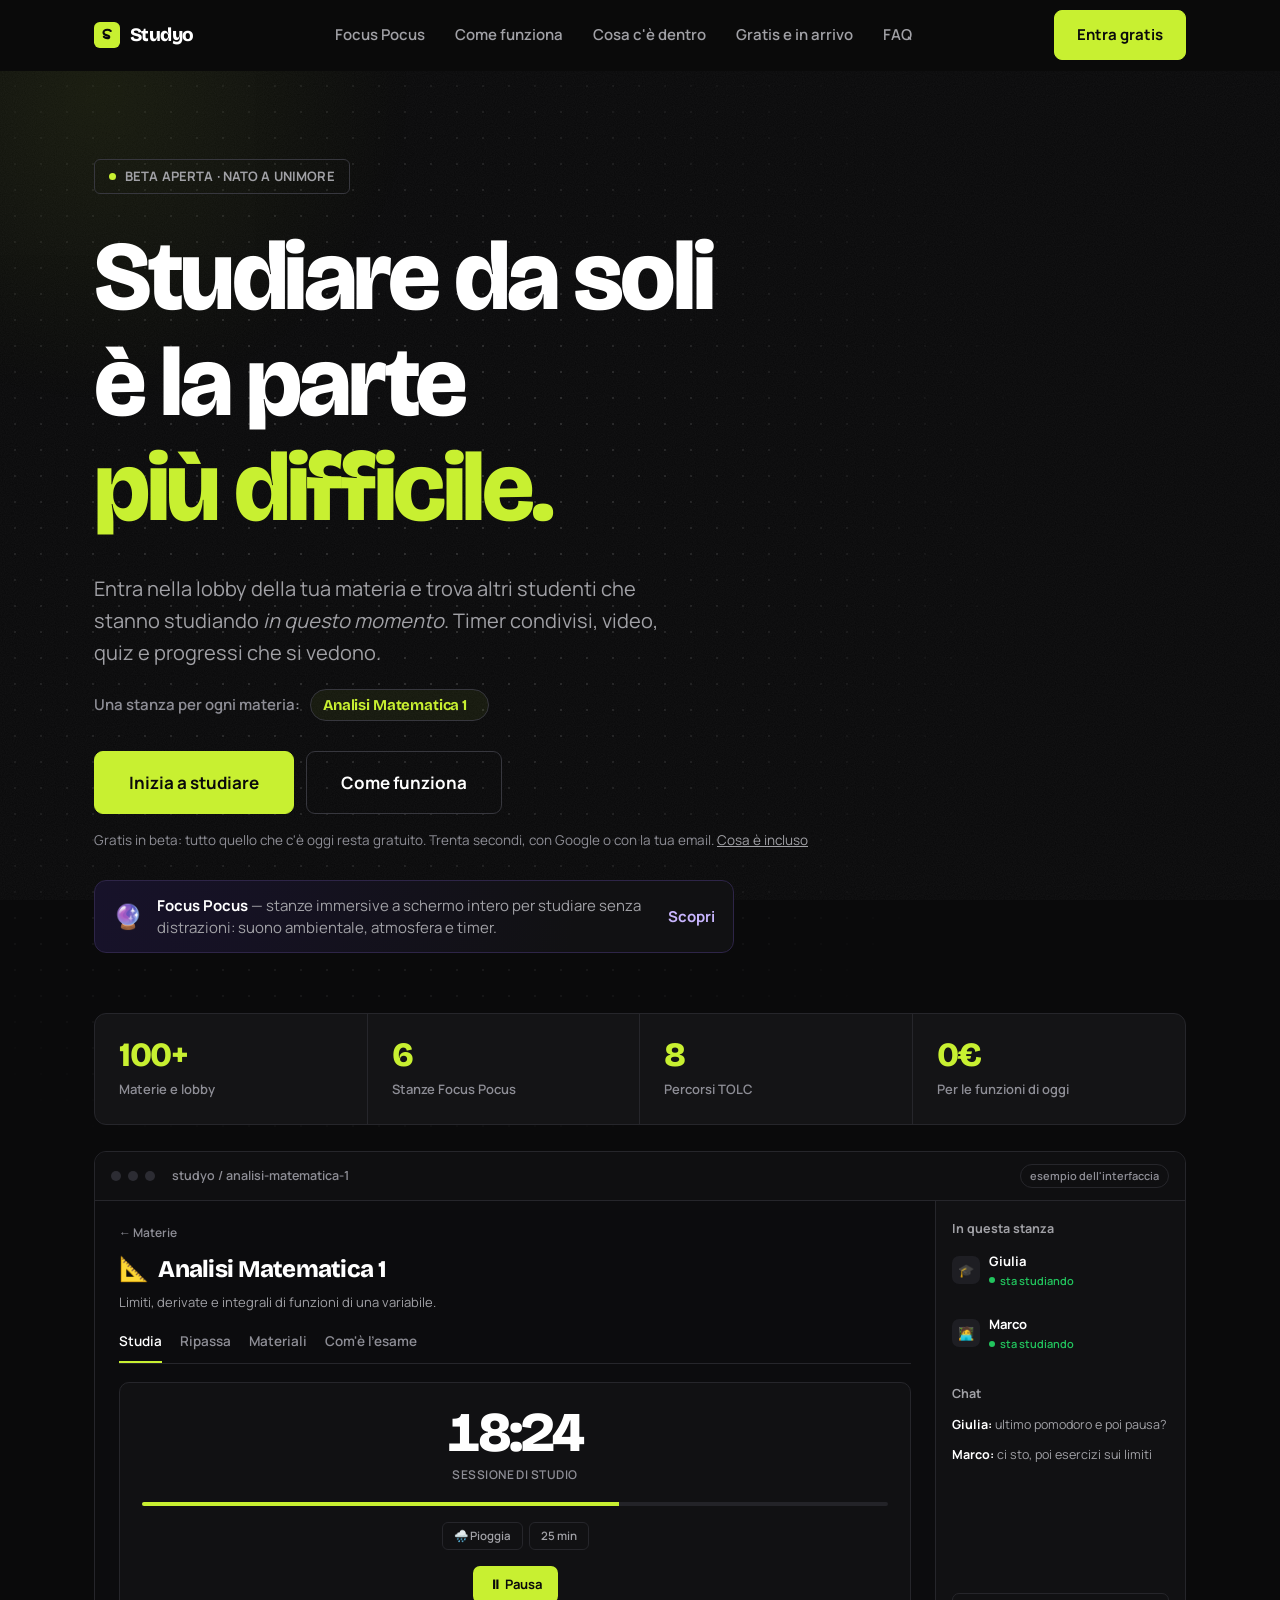
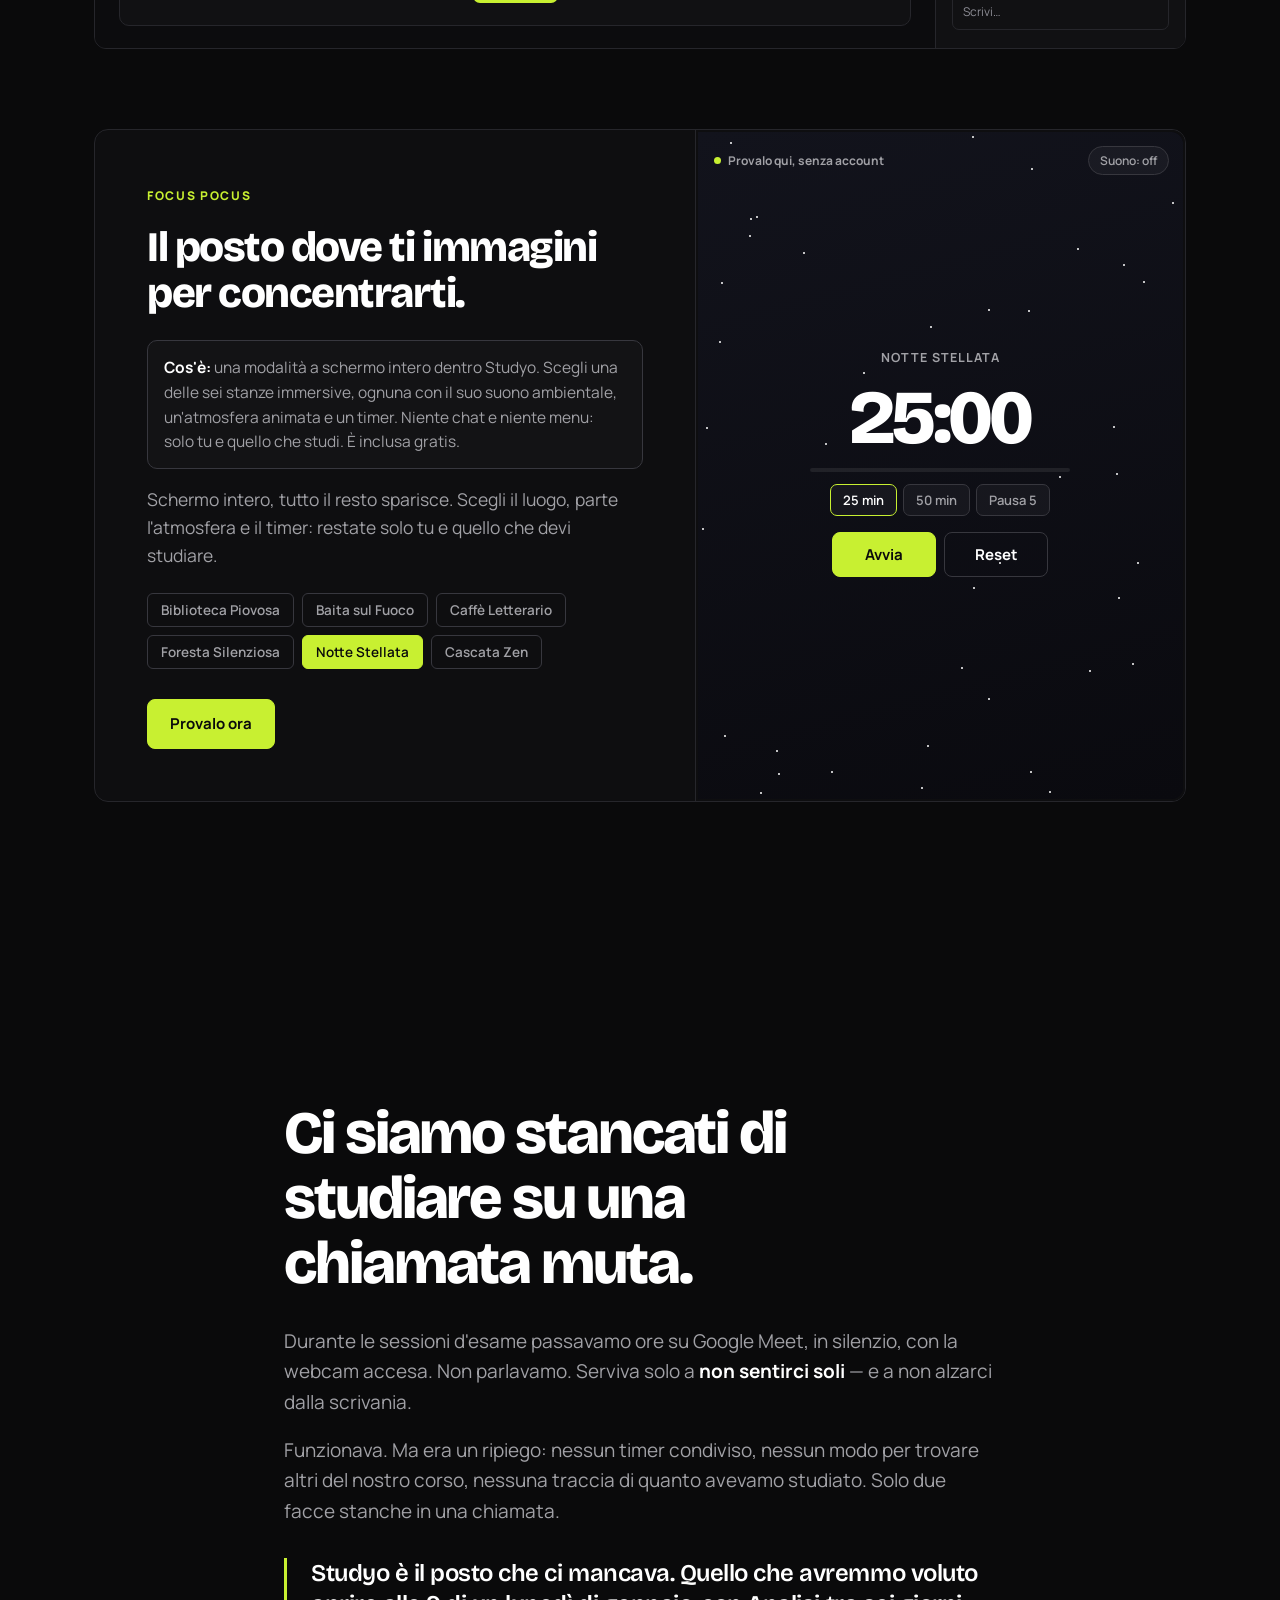
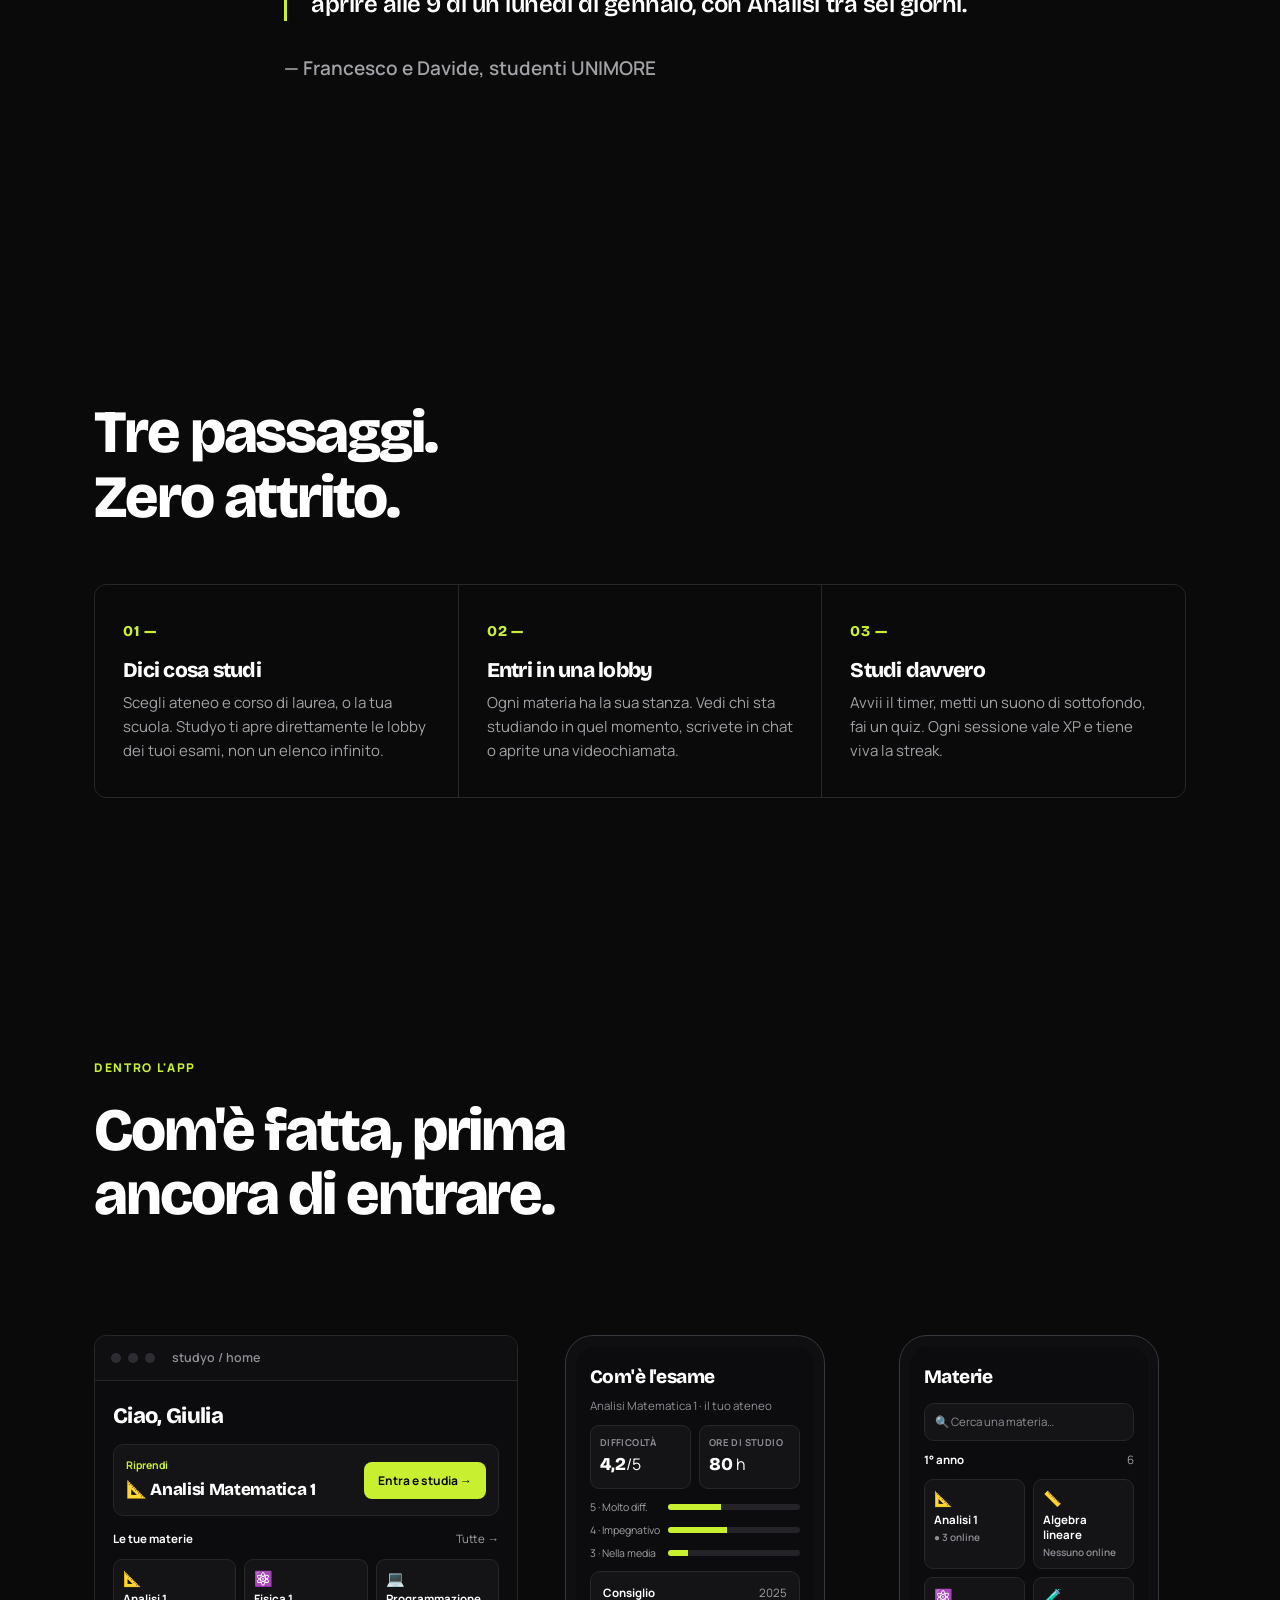
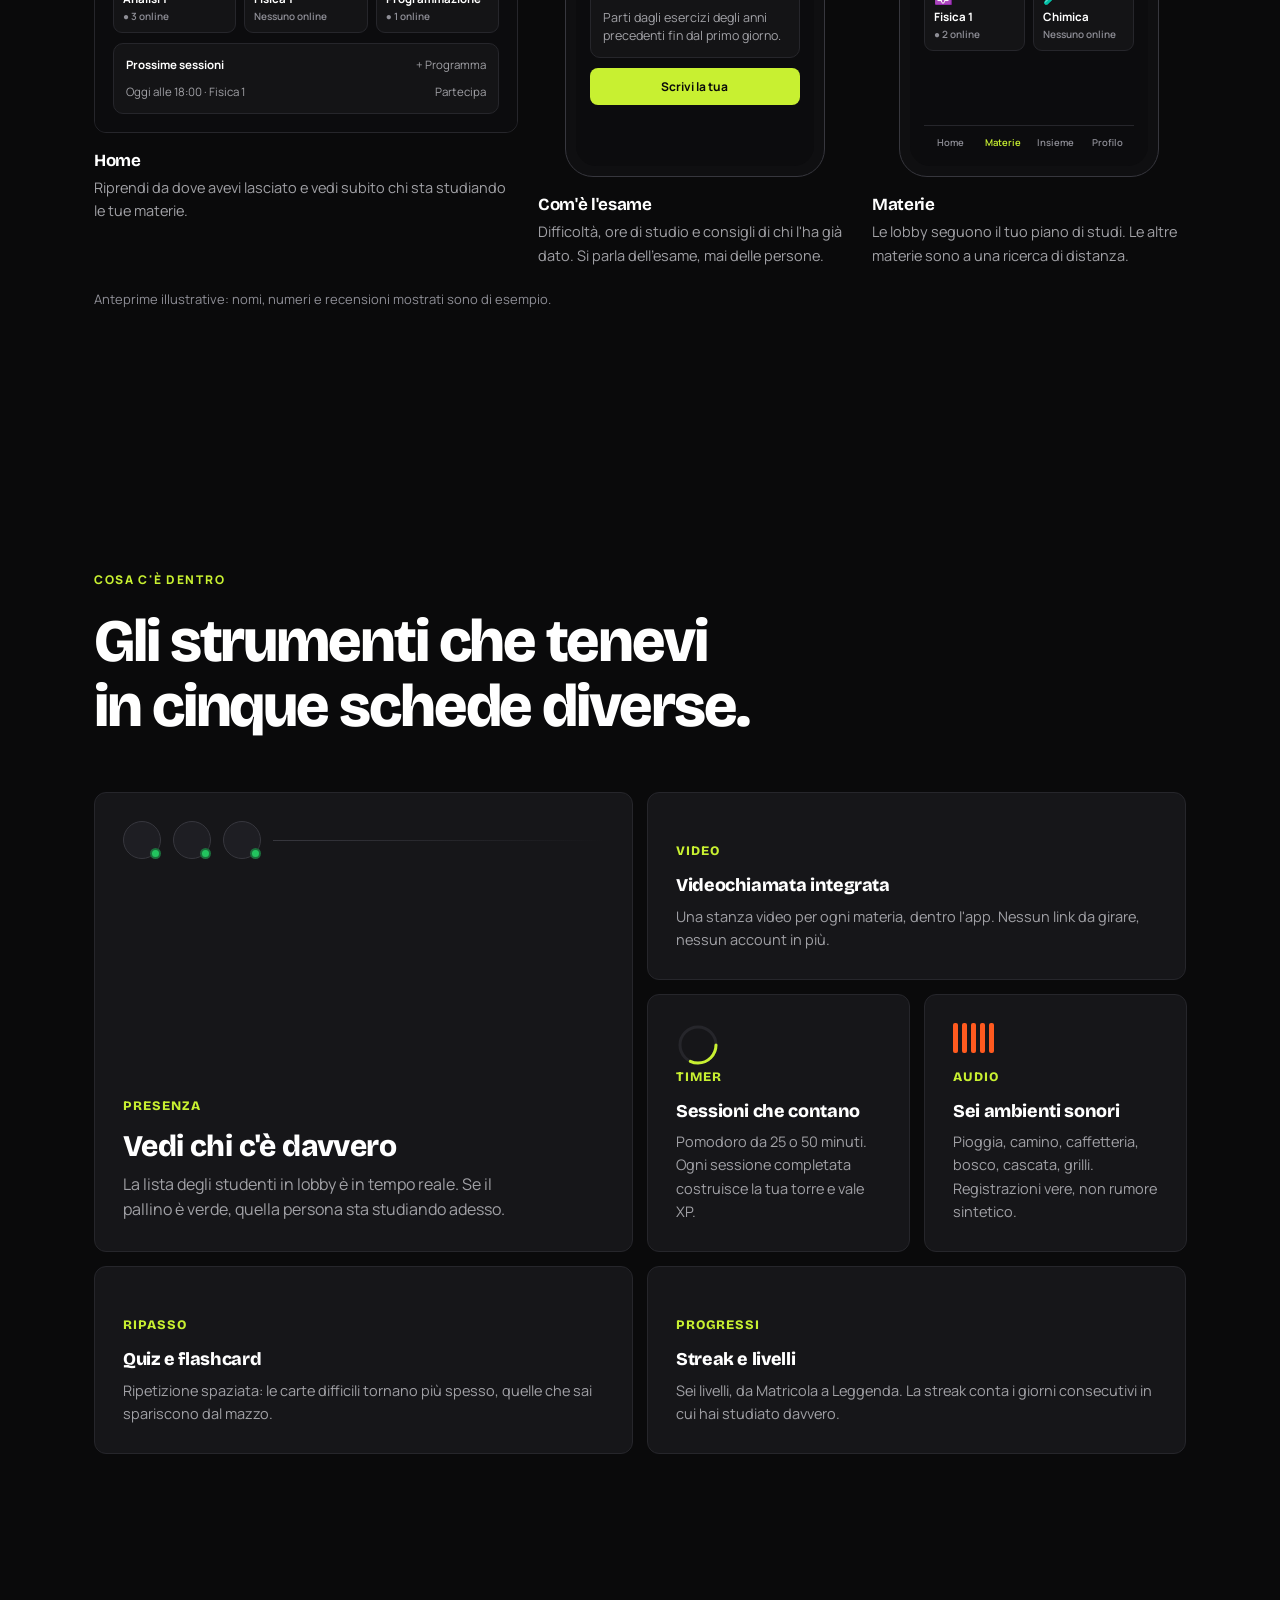
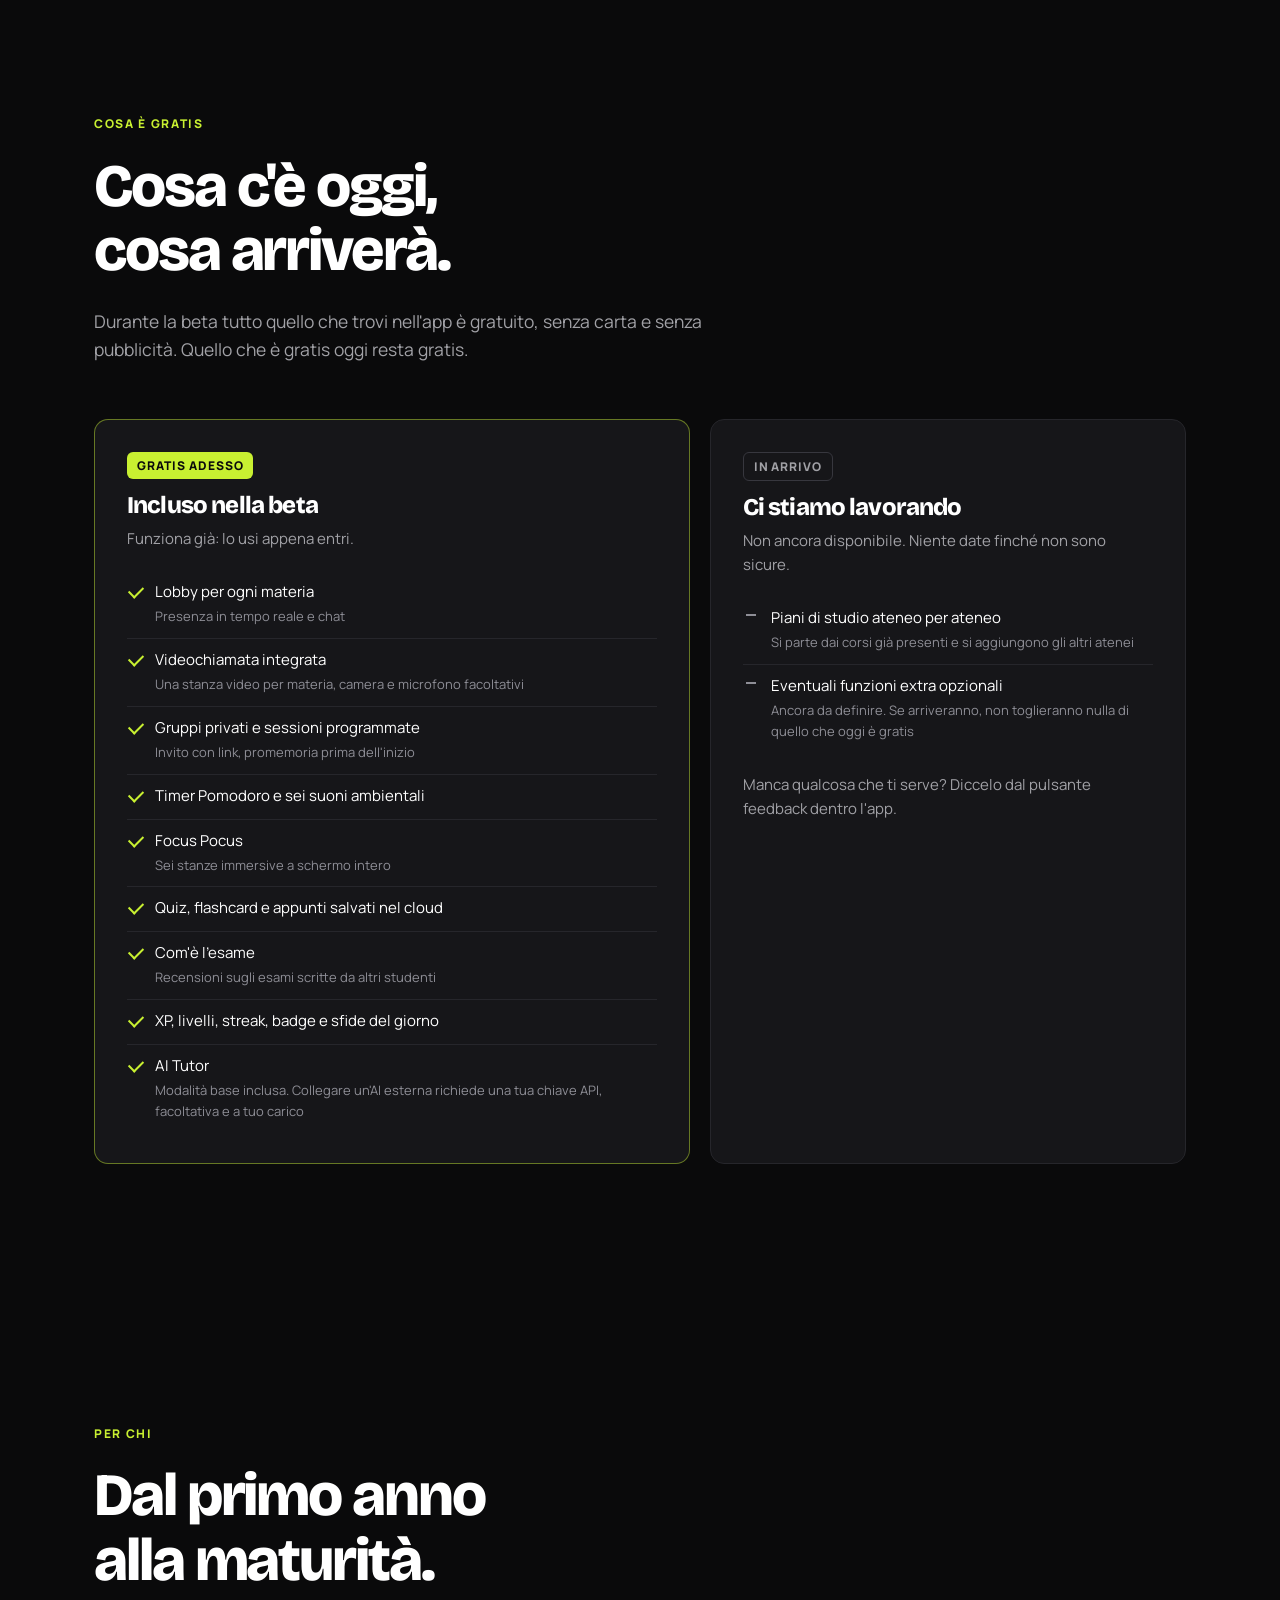
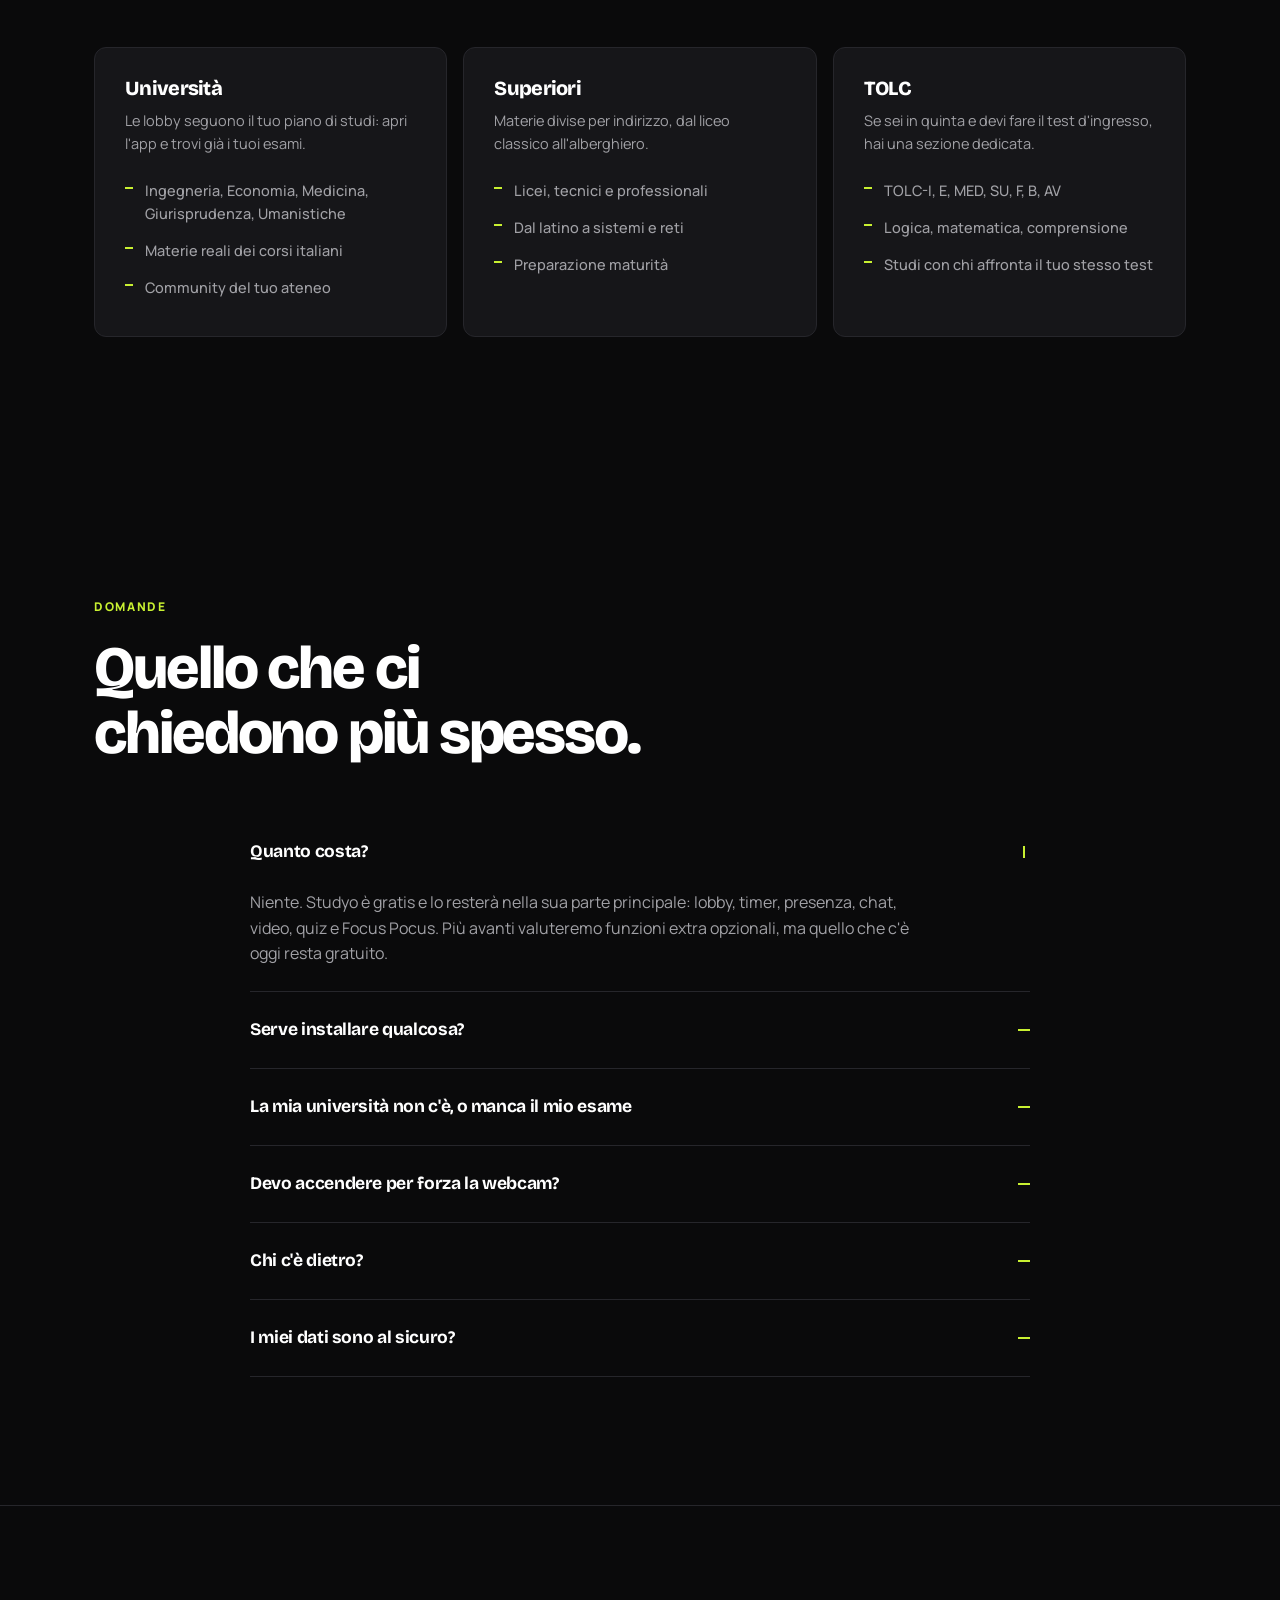
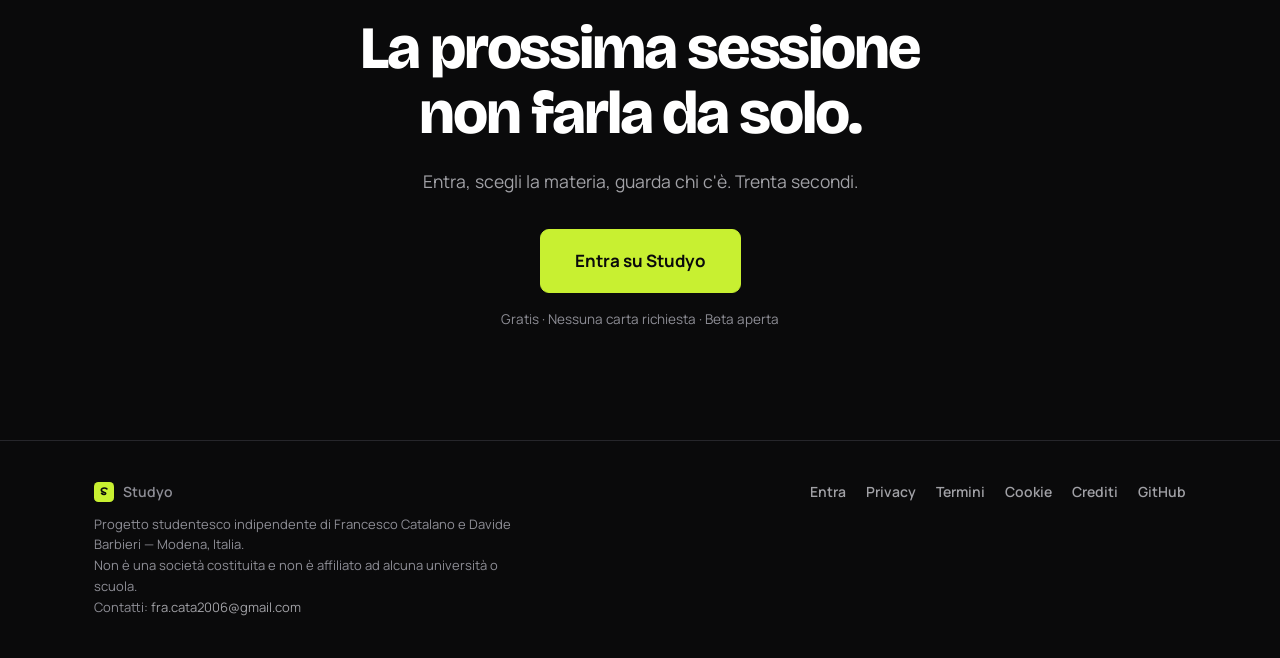
==== index.html @ 6cf048ed "Landing fx 3/6: Cosa c'e dentro in layout bento Card di dimensioni variabili, inclinazione 3D max 4 " ====
<!DOCTYPE html>
<html lang="it">
<head>
<meta charset="UTF-8">
<meta name="viewport" content="width=device-width, initial-scale=1.0">
<title>Studyo — Studiare insieme, anche quando siete lontani</title>

<meta name="description" content="Studyo è il posto dove gli studenti italiani studiano insieme: lobby per materia, sessioni in video, timer condivisi e progressi che si vedono. Università, superiori e preparazione TOLC. Gratis.">
<link rel="canonical" href="https://cataaa06.github.io/Studyo/">

<meta property="og:type" content="website">
<meta property="og:site_name" content="Studyo">
<meta property="og:title" content="Studyo — Studiare insieme, anche quando siete lontani">
<meta property="og:description" content="Entra in una lobby della tua materia e trova altri studenti che stanno studiando adesso. Gratis, in beta aperta.">
<meta property="og:url" content="https://cataaa06.github.io/Studyo/">
<!-- [IMMAGINE DA INSERIRE: anteprima social 1200×630 px, es. og-image.png — per ora si usa l'icona] -->
<meta property="og:image" content="https://cataaa06.github.io/Studyo/icons/icon-512.png">
<meta property="og:image:width" content="512">
<meta property="og:image:height" content="512">
<meta property="og:image:alt" content="Logo di Studyo: una S nera su quadrato lime">
<meta property="og:locale" content="it_IT">
<meta name="twitter:card" content="summary">
<meta name="twitter:title" content="Studyo — Studiare insieme, anche quando siete lontani">
<meta name="twitter:description" content="Entra in una lobby della tua materia e trova altri studenti che stanno studiando adesso. Gratis, in beta aperta.">
<meta name="twitter:image" content="https://cataaa06.github.io/Studyo/icons/icon-512.png">

<meta name="theme-color" content="#0A0A0B">
<link rel="icon" type="image/png" sizes="32x32" href="icons/icon-32.png">
<link rel="icon" type="image/png" sizes="192x192" href="icons/icon-192.png">
<link rel="apple-touch-icon" href="icons/icon-180.png">
<link rel="manifest" href="manifest.json">

<script type="application/ld+json">
{
  "@context": "https://schema.org",
  "@type": "WebApplication",
  "name": "Studyo",
  "url": "https://cataaa06.github.io/Studyo/",
  "applicationCategory": "EducationalApplication",
  "operatingSystem": "Web",
  "inLanguage": "it",
  "description": "Lobby di studio per materia con presenza in tempo reale, chat, videochiamata, timer, quiz, flashcard e stanze immersive Focus Pocus.",
  "offers": { "@type": "Offer", "price": "0", "priceCurrency": "EUR" }
}
</script>

<!-- Font ospitati in locale: nessun dato inviato a server di terze parti.
     I due file del primo schermo si caricano subito per evitare il cambio di carattere. -->
<link rel="preload" href="fonts/BricolageGrotesque-800-latin.woff2" as="font" type="font/woff2" crossorigin>
<link rel="preload" href="fonts/Manrope-400-latin.woff2" as="font" type="font/woff2" crossorigin>
<link rel="stylesheet" href="fonts/fonts.css">

<script>
/* Effetti solo se l'utente non chiede movimento ridotto; "fx-pointer" solo con un mouse vero */
(function (d) {
  var m = window.matchMedia;
  if (!m || m('(prefers-reduced-motion: reduce)').matches) return;
  d.classList.add('fx');
  if (m('(hover: hover) and (pointer: fine)').matches) d.classList.add('fx-pointer');
})(document.documentElement);
</script>

<style>
:root{
  --ink:#0A0A0B;
  --ink-2:#141416;
  --surface:#161619;
  --line:#26262B;
  --line-2:#37373E;
  --text:#FFFFFF;
  --muted:#A1A1A6;
  --dim:#8E8E96;
  --lime:#C8F031;
  --lime-2:#DDFF70;
  --orange:#FF5A1F;
  --maxw:1140px;
  --display:'Bricolage Grotesque','Manrope',sans-serif;
}
*{margin:0;padding:0;box-sizing:border-box}
html{scroll-behavior:smooth}
body{
  background:var(--ink);color:var(--text);
  font-family:'Manrope',-apple-system,sans-serif;
  line-height:1.6;-webkit-font-smoothing:antialiased;overflow-x:hidden;
}
::selection{background:var(--lime);color:var(--ink)}
a{color:inherit;text-decoration:none}
.wrap{max-width:var(--maxw);margin:0 auto;padding:0 24px}
h1,h2,h3,.disp{font-family:var(--display);font-weight:800;letter-spacing:-.035em;line-height:1.08}

/* ---------- NAV ---------- */
nav{position:sticky;top:0;z-index:60;background:rgba(10,10,11,.9);backdrop-filter:blur(10px);border-bottom:1px solid transparent;transition:border-color .25s}
nav.on{border-bottom-color:var(--line)}
.nav-in{display:flex;align-items:center;justify-content:space-between;height:70px}
.brand{display:flex;align-items:center;gap:10px;font-family:var(--display);font-weight:800;font-size:19px;letter-spacing:-.03em}
.nav-links{display:flex;gap:30px}
.nav-links a{color:var(--muted);font-size:15px;font-weight:600;transition:color .18s}
.nav-links a:hover{color:var(--lime)}
.btn{display:inline-flex;align-items:center;justify-content:center;gap:8px;font-family:'Manrope',sans-serif;font-weight:700;cursor:pointer;border:1px solid transparent;transition:transform .16s,background .18s,color .18s,border-color .18s}
.btn-lime{background:var(--lime);color:var(--ink);padding:12px 22px;font-size:15px;border-radius:8px;border-color:var(--lime)}
.btn-lime:hover{background:var(--lime-2);border-color:var(--lime-2);transform:translateY(-1px)}
.btn-out{background:transparent;color:var(--text);border-color:var(--line-2);padding:12px 22px;font-size:15px;border-radius:8px}
.btn-out:hover{border-color:var(--lime);color:var(--lime)}
.btn-xl{padding:17px 34px;font-size:17px;border-radius:9px}

/* ---------- HERO ---------- */
header{padding:88px 0 56px;position:relative}
.kicker{display:inline-flex;align-items:center;gap:9px;border:1px solid var(--line-2);color:var(--muted);padding:6px 14px;border-radius:6px;font-size:13px;font-weight:700;margin-bottom:30px;letter-spacing:.01em}
.live{width:7px;height:7px;border-radius:50%;background:var(--lime);animation:b 1.8s infinite}
@keyframes b{0%,100%{opacity:1}50%{opacity:.25}}
h1{font-size:clamp(46px,8.2vw,98px);margin-bottom:26px;padding-bottom:.06em}
.h1-lime{color:var(--lime)}
.lede{font-size:clamp(17px,2vw,20px);color:var(--muted);max-width:600px;margin-bottom:34px}
.cta-row{display:flex;flex-wrap:wrap;gap:12px;align-items:center}
.micro{font-size:13.5px;color:var(--dim);margin-top:16px}

/* metrics strip */
.metrics{display:grid;grid-template-columns:repeat(4,1fr);border:1px solid var(--line);border-radius:12px;margin-top:60px;overflow:hidden;background:var(--ink-2)}
.metric{padding:24px;border-right:1px solid var(--line)}
.metric:last-child{border-right:none}
.metric b{display:block;font-family:var(--display);font-size:34px;font-weight:800;letter-spacing:-.04em;color:var(--lime);line-height:1}
.metric span{display:block;font-size:13px;color:var(--dim);margin-top:7px;font-weight:600}

/* ---------- APP SHOT ---------- */
.shot{margin-top:26px}
.frame{border:1px solid var(--line);border-radius:12px;background:var(--ink-2);overflow:hidden}
.fbar{display:flex;align-items:center;gap:7px;padding:12px 16px;border-bottom:1px solid var(--line);background:#0F0F11}
.tl{width:10px;height:10px;border-radius:50%;background:#2c2c33}
.furl{margin-left:10px;font-size:12.5px;color:var(--dim);font-weight:600}
.furl-demo{margin-left:auto;font-size:11px;color:var(--dim);border:1px solid var(--line);padding:2px 9px;border-radius:999px;font-weight:600}
.mock{display:grid;grid-template-columns:196px 1fr 234px;min-height:380px}
.mc{padding:16px}
.mside{border-right:1px solid var(--line);background:#111113}
.mh{font-size:10.5px;letter-spacing:.11em;color:var(--dim);font-weight:800;margin:14px 0 9px}
.mh:first-child{margin-top:0}
.ch{display:flex;align-items:center;gap:9px;padding:7px 9px;border-radius:6px;font-size:13.5px;color:var(--muted);margin-bottom:2px;font-weight:600}
.ch.on{background:rgba(200,240,49,.14);color:#fff;position:relative}
.ch.on:before{content:'';position:absolute;left:0;top:20%;height:60%;width:3px;background:var(--lime);border-radius:0 3px 3px 0}
.ch b{margin-left:auto;font-size:11px;background:rgba(255,255,255,.07);padding:1px 7px;border-radius:20px;color:var(--dim)}
.ch.on b{background:var(--lime);color:var(--ink)}
.mmain{background:#0C0C0E}
.mtitle{font-family:var(--display);font-size:22px;font-weight:800;letter-spacing:-.03em}
.msub{font-size:13px;color:var(--dim);display:flex;align-items:center;gap:7px;margin-top:6px;font-weight:600}
.gdot{width:6px;height:6px;border-radius:50%;background:#22C55E}
.tcard{margin-top:16px;border:1px solid var(--line);border-radius:10px;background:#111113;padding:26px;text-align:center}
.tnum{font-family:var(--display);font-size:56px;font-weight:800;letter-spacing:-.05em;line-height:1;font-variant-numeric:tabular-nums}
.tlbl{font-size:12px;color:var(--dim);margin-top:4px;font-weight:600;letter-spacing:.04em}
.tbar{height:4px;background:#232328;border-radius:2px;margin-top:18px;overflow:hidden}
.tbar span{display:block;height:100%;width:64%;background:var(--lime)}
.chips{display:flex;gap:6px;justify-content:center;margin-top:16px;flex-wrap:wrap}
.chip{font-size:11.5px;color:var(--muted);border:1px solid var(--line);padding:4px 11px;border-radius:6px;font-weight:600}
.mright{border-left:1px solid var(--line);background:#111113}
.pr{display:flex;align-items:center;gap:9px;margin-bottom:13px}
.pav{width:28px;height:28px;border-radius:7px;display:grid;place-items:center;font-size:13px;background:#1e1e23}
.pn{font-size:13px;font-weight:700}
.ps{font-size:11px;color:#22C55E;display:flex;align-items:center;gap:5px;font-weight:600}
.ps.off{color:var(--dim)}

/* ---------- SECTIONS ---------- */
section{padding:128px 0}
.tag{display:inline-block;font-size:12px;font-weight:800;letter-spacing:.14em;color:var(--lime);margin-bottom:20px}
h2{font-size:clamp(34px,5.2vw,60px);margin-bottom:24px}
.slede{color:var(--muted);font-size:17.5px;max-width:620px}

/* story */
.story{max-width:760px}
.story p{font-size:19px;color:var(--muted);margin-bottom:18px}
.story p strong{color:var(--text);font-weight:700}
.quote{border-left:3px solid var(--lime);padding-left:24px;margin:32px 0;font-family:var(--display);font-size:24px;font-weight:600;letter-spacing:-.02em;line-height:1.3;color:var(--text)}
.byline{font-size:14px;color:var(--dim);font-weight:600}

/* steps */
.steps{display:grid;grid-template-columns:repeat(3,1fr);gap:1px;background:var(--line);border:1px solid var(--line);border-radius:12px;overflow:hidden;margin-top:54px}
.step{background:var(--ink);padding:34px 28px}
.sn{font-family:var(--display);font-size:15px;font-weight:800;color:var(--lime);margin-bottom:16px;letter-spacing:.06em}
.step h3{font-size:21px;margin-bottom:10px}
.step p{color:var(--muted);font-size:15px}

/* features */
.feats{display:grid;grid-template-columns:repeat(3,1fr);gap:16px;margin-top:54px}
.feat{border:1px solid var(--line);border-radius:12px;padding:28px;background:var(--surface);transition:border-color .2s,transform .2s}
.feat:hover{border-color:var(--line-2);transform:translateY(-2px)}
.feat h3{font-size:18px;margin-bottom:9px;letter-spacing:-.02em}
.feat p{color:var(--muted);font-size:14.5px}
.fnum{font-family:var(--display);font-size:13px;font-weight:800;color:var(--lime);letter-spacing:.08em;margin-bottom:14px}

/* focus band */
.band{border:1px solid var(--line);border-radius:14px;background:#0E0E10;padding:0;overflow:hidden;display:grid;grid-template-columns:1.1fr .9fr}
.band-l{padding:52px}
.band-r{position:relative;background:linear-gradient(165deg,#12131c,#0a0a0f);border-left:1px solid var(--line);min-height:320px}
.sky{position:absolute;inset:0}
.sky span{position:absolute;width:2px;height:2px;background:#fff;border-radius:50%;animation:tw 3.5s infinite}
@keyframes tw{0%,100%{opacity:.14}50%{opacity:.95}}
.band-timer{position:absolute;inset:0;display:grid;place-content:center;text-align:center}
.band-timer b{display:block;font-family:var(--display);font-size:56px;font-weight:800;letter-spacing:-.05em}
.band-timer span{font-size:12.5px;color:var(--dim);font-weight:600;letter-spacing:.06em}
.rooms{display:flex;flex-wrap:wrap;gap:8px;margin-top:24px}
.room{font-size:13.5px;border:1px solid var(--line-2);padding:7px 13px;border-radius:6px;color:var(--muted);font-weight:600}

/* audience */
.auds{display:grid;grid-template-columns:repeat(3,1fr);gap:16px;margin-top:54px}
.aud{border:1px solid var(--line);border-radius:12px;padding:30px;background:var(--surface)}
.aud h3{font-size:20px;margin-bottom:10px}
.aud>p{color:var(--muted);font-size:14.5px}
.aud ul{list-style:none;margin-top:16px}
.aud li{color:var(--muted);font-size:14.5px;padding:7px 0 7px 20px;position:relative;font-weight:500}
.aud li:before{content:'';position:absolute;left:0;top:15px;width:8px;height:2px;background:var(--lime)}

/* faq */
.faq{max-width:780px;margin:48px auto 0}
details{border-bottom:1px solid var(--line)}
summary{padding:24px 0;font-size:17.5px;font-weight:700;cursor:pointer;list-style:none;display:flex;justify-content:space-between;gap:20px;align-items:center;font-family:var(--display);letter-spacing:-.02em}
summary::-webkit-details-marker{display:none}
summary:after{content:'';width:12px;height:2px;background:var(--lime);flex-shrink:0;transition:transform .2s}
details[open] summary:after{transform:rotate(90deg)}
details p{color:var(--muted);padding-bottom:24px;font-size:16px;max-width:660px}

/* final */
.final{text-align:center;padding:110px 0;border-top:1px solid var(--line)}
.final h2{margin-bottom:22px}
.final .slede{margin:0 auto 34px}

footer{border-top:1px solid var(--line);padding:40px 0;color:var(--dim);font-size:14px}
.foot{display:flex;justify-content:space-between;gap:26px;flex-wrap:wrap;align-items:flex-start;font-weight:600}
.foot a{color:var(--muted)}
.foot a:hover{color:var(--lime)}
.foot-links{display:flex;gap:20px;flex-wrap:wrap}
.foot-id{max-width:430px}
.foot-note{font-weight:400;font-size:13px;line-height:1.6;color:var(--dim);margin-top:10px}
.foot-note a{color:var(--muted)}

@media(max-width:980px){
  .mock{grid-template-columns:1fr}.mside,.mright{display:none}
  .band{grid-template-columns:1fr}.band-r{min-height:240px;border-left:none;border-top:1px solid var(--line)}
  .band-l{padding:34px}
}
@media(max-width:820px){
  .steps,.feats,.auds{grid-template-columns:1fr}
  .metrics{grid-template-columns:repeat(2,1fr)}
  .metric:nth-child(2){border-right:none}
  .metric:nth-child(1),.metric:nth-child(2){border-bottom:1px solid var(--line)}
  .nav-links{display:none}
  section{padding:88px 0}
  header{padding:56px 0 48px}
}
@media(prefers-reduced-motion:reduce){*{animation:none!important;transition:none!important}}

/* ---------- ACCESSIBILITÀ ---------- */
:focus-visible{outline:2px solid var(--lime);outline-offset:3px;border-radius:4px}
.skip{position:absolute;left:12px;top:-60px;z-index:100;background:var(--lime);color:var(--ink);padding:10px 16px;border-radius:8px;font-weight:700}
.skip:focus{top:12px}

/* ---------- FOCUS POCUS: definizione in apertura ---------- */
#focus{padding-top:24px}
.fp-def{margin-top:18px;padding:14px 16px;border:1px solid var(--line-2);border-radius:10px;background:rgba(255,255,255,.02);color:var(--muted);font-size:15.5px;max-width:560px}
.fp-def strong{color:var(--text)}

.fp-teaser{display:flex;align-items:center;gap:14px;margin-top:28px;max-width:640px;padding:14px 18px;border:1px solid #2E2548;border-radius:12px;background:linear-gradient(100deg,#17122A,#111113 75%);color:var(--muted);font-size:15px;line-height:1.45;transition:border-color .18s}
.fp-teaser:hover{border-color:#4A3B78}
.fp-teaser strong{color:var(--text)}
.fp-teaser-icon{font-size:24px}
.fp-teaser-more{margin-left:auto;font-weight:700;color:#C9B6FF;white-space:nowrap}

/* ---------- ANTEPRIME DELL'APP (mockup in HTML, sostituibili con screenshot veri) ---------- */
.m2{display:grid;grid-template-columns:1fr 250px;min-height:360px;background:#0C0C0E;text-align:left}
.m2-main{padding:22px 24px}
.m2-back{font-size:12px;color:var(--dim);font-weight:600}
.m2-title{display:flex;align-items:center;gap:10px;margin-top:8px;font-family:var(--display);font-size:24px;font-weight:800;letter-spacing:-.03em}
.m2-sub{font-size:13px;color:var(--muted);margin-top:4px}
.m2-tabs{display:flex;gap:18px;margin-top:18px;border-bottom:1px solid var(--line);font-size:13.5px;font-weight:600;color:var(--dim)}
.m2-tabs span{padding-bottom:10px}
.m2-tabs .on{color:#fff;box-shadow:inset 0 -2px 0 var(--lime)}
.m2-timer{margin-top:18px;border:1px solid var(--line);border-radius:10px;background:#111113;padding:22px;text-align:center}
.m2-btn{display:inline-block;margin-top:16px;background:var(--lime);color:var(--ink);font-weight:700;font-size:13px;padding:8px 16px;border-radius:7px}
.m2-side{border-left:1px solid var(--line);background:#111113;padding:18px 16px;display:flex;flex-direction:column;gap:12px}
.m2-side-h{font-size:12.5px;font-weight:700;color:var(--muted)}
.m2-msg{font-size:12.5px;color:var(--muted);line-height:1.45}
.m2-msg b{color:#fff;font-weight:700}
.m2-input{margin-top:auto;border:1px solid var(--line);border-radius:7px;padding:8px 10px;font-size:12px;color:var(--dim)}

.screens{display:grid;grid-template-columns:1.35fr 1fr 1fr;gap:20px;margin-top:56px;align-items:start}
.screen figcaption{margin-top:14px;font-size:14.5px;color:var(--muted)}
.screen figcaption strong{display:block;color:var(--text);font-family:var(--display);font-size:17px;letter-spacing:-.02em;margin-bottom:2px}
.phone{max-width:260px;margin:0 auto;border:1px solid var(--line-2);border-radius:28px;padding:10px;background:#0F0F11}
.phone-in{border-radius:20px;overflow:hidden;background:#0C0C0E;min-height:420px;padding:16px 14px;display:flex;flex-direction:column;gap:10px}
.ph-h{font-family:var(--display);font-size:19px;font-weight:800;letter-spacing:-.03em}
.ph-sub{font-size:11.5px;color:var(--dim);margin-top:-6px}
.ph-card{border:1px solid var(--line);border-radius:10px;background:#141416;padding:12px}
.ph-eyebrow{font-size:10.5px;font-weight:700;color:var(--lime)}
.ph-big{font-family:var(--display);font-size:17px;font-weight:800;letter-spacing:-.02em;margin-top:2px}
.ph-row{display:flex;justify-content:space-between;gap:8px;font-size:11.5px;color:var(--muted)}
.ph-grid{display:grid;grid-template-columns:1fr 1fr;gap:8px}
.ph-stat{border:1px solid var(--line);border-radius:9px;background:#141416;padding:9px}
.ph-stat small{display:block;font-size:9.5px;font-weight:700;color:var(--dim);letter-spacing:.04em}
.ph-stat b{font-family:var(--display);font-size:18px;font-weight:800}
.ph-bar{height:6px;border-radius:3px;background:#232328;overflow:hidden}
.ph-bar span{display:block;height:100%;background:var(--lime)}
.ph-dist{display:grid;grid-template-columns:70px 1fr;gap:6px 8px;align-items:center;font-size:10.5px;color:var(--muted)}
.ph-btn{background:var(--lime);color:var(--ink);font-weight:700;font-size:12px;text-align:center;padding:9px;border-radius:8px}
.ph-subj{display:grid;grid-template-columns:1fr 1fr;gap:8px}
.ph-subj div{border:1px solid var(--line);border-radius:9px;background:#141416;padding:9px;font-size:11.5px;font-weight:700;line-height:1.3}
.ph-subj span{display:block;font-size:15px;margin-bottom:4px}
.ph-subj-3{grid-template-columns:repeat(3,1fr)}
.ph-subj em{display:block;font-style:normal;font-weight:600;font-size:10px;color:var(--dim);margin-top:3px}
.ph-nav{margin-top:auto;display:grid;grid-template-columns:repeat(4,1fr);border-top:1px solid var(--line);padding-top:9px;font-size:9.5px;color:var(--dim);text-align:center;font-weight:600}
.ph-nav .on{color:var(--lime)}
.shot-note{margin-top:22px;font-size:13px;color:var(--dim)}

/* ---------- GRATIS ADESSO / IN ARRIVO ---------- */
.plans{display:grid;grid-template-columns:1.25fr 1fr;gap:20px;margin-top:56px}
.plan{border:1px solid var(--line);border-radius:14px;padding:32px;background:var(--surface)}
.plan-now{border-color:rgba(200,240,49,.45)}
.plan-badge{display:inline-block;font-size:12px;font-weight:800;letter-spacing:.08em;padding:4px 10px;border-radius:6px;margin-bottom:14px}
.plan-now .plan-badge{background:var(--lime);color:var(--ink)}
.plan-next .plan-badge{border:1px solid var(--line-2);color:var(--muted)}
.plan h3{font-size:24px;margin-bottom:8px}
.plan>p{color:var(--muted);font-size:15px}
.plan ul{list-style:none;margin-top:20px;display:grid;gap:2px}
.plan li{position:relative;padding:9px 0 9px 28px;font-size:15px;color:var(--text);border-top:1px solid var(--line)}
.plan li:first-child{border-top:0}
.plan li small{display:block;color:var(--dim);font-size:13px;margin-top:2px}
.plan-now li:before{content:'';position:absolute;left:2px;top:15px;width:12px;height:7px;border-left:2px solid var(--lime);border-bottom:2px solid var(--lime);transform:rotate(-45deg)}
.plan-next li:before{content:'';position:absolute;left:3px;top:17px;width:10px;height:2px;background:var(--dim)}
.plan-foot{margin-top:22px;font-size:14px;color:var(--dim)}

@media(max-width:1100px){.nav-links{gap:20px}.nav-links a{font-size:14px}}
@media(max-width:920px){.nav-links{display:none}}
@media(max-width:980px){
  .m2{grid-template-columns:1fr}.m2-side{display:none}
  .screens{grid-template-columns:1fr 1fr}
  .screens .screen:first-child{grid-column:1/-1}
  .plans{grid-template-columns:1fr}
}
@media(max-width:640px){
  .screens{grid-template-columns:1fr;gap:40px}
  .plan{padding:24px 20px}
}
/* Telefoni stretti (320–375px) */
@media(max-width:480px){
  .wrap{padding:0 18px}
  h1{font-size:clamp(31px,9.8vw,46px)}
  h2{font-size:clamp(28px,8.6vw,34px)}
  .cta-row .btn{width:100%}
  .nav-in .btn-lime{padding:10px 14px;font-size:14px}
  .kicker{font-size:12px;padding:6px 10px}
  .metric{padding:18px 14px}
  .metric b{font-size:28px}
  .band-l{padding:26px 20px}
  .step{padding:26px 20px}
  .feat,.aud{padding:22px 20px}
  .m2-main{padding:18px 16px}
  .m2-tabs{gap:12px;font-size:12.5px;overflow:hidden}
  summary{font-size:16px}
  .fp-teaser{padding:12px 14px;font-size:14px}
  .fp-teaser-more{display:none}
  .furl{white-space:nowrap;overflow:hidden;text-overflow:ellipsis;min-width:0;margin-left:4px}
  .furl-demo{white-space:nowrap;flex-shrink:0}
  .m2-title{font-size:19px}
  .ph-subj-3{grid-template-columns:1fr 1fr}
  .ph-subj-3 div:nth-child(3){display:none}
  .m2-tabs span{white-space:nowrap}
  .tnum{font-size:44px}
}
</style>
<!-- Motion design: dopo gli stili di base, così li può rifinire -->
<link rel="stylesheet" href="css/landing-fx.css">
</head>
<body>

<a class="skip" href="#contenuto">Salta al contenuto</a>

<nav id="nav" aria-label="Navigazione principale">
  <div class="wrap nav-in">
    <a href="#" class="brand">
      <svg width="26" height="26" viewBox="0 0 32 32" fill="none" aria-hidden="true">
        <rect width="32" height="32" rx="7" fill="#C8F031"/>
        <path d="M20.6 11c-.95-.9-2.5-1.45-4.25-1.45-2.8 0-4.65 1.35-4.65 3.4 0 1.95 1.45 2.9 4.05 3.5 2.3.55 3 .95 3 1.9 0 .95-.95 1.55-2.5 1.55-1.65 0-3.1-.6-4.15-1.65" stroke="#0A0A0B" stroke-width="2.6" stroke-linecap="round" fill="none"/>
      </svg>
      Studyo
    </a>
    <div class="nav-links">
      <a href="#focus">Focus Pocus</a>
      <a href="#come">Come funziona</a>
      <a href="#dentro">Cosa c'è dentro</a>
      <a href="#gratis">Gratis e in arrivo</a>
      <a href="#faq">FAQ</a>
    </div>
    <a href="app.html" class="btn btn-lime magnetic">Entra gratis</a>
  </div>
</nav>

<main id="contenuto">
<header>
  <div class="wrap">
    <span class="kicker"><span class="live"></span> BETA APERTA · NATO A UNIMORE</span>
    <h1><span class="w" style="--i:0">Studiare</span> <span class="w" style="--i:1">da</span> <span class="w" style="--i:2">soli</span><br><span class="w" style="--i:3">è</span> <span class="w" style="--i:4">la</span> <span class="w" style="--i:5">parte</span><br><span class="h1-lime"><span class="w" style="--i:6">più</span> <span class="w" style="--i:7">difficile.</span></span></h1>
    <p class="lede">Entra nella lobby della tua materia e trova altri studenti che stanno studiando <em>in questo momento</em>. Timer condivisi, video, quiz e progressi che si vedono.</p>
    <p class="rotator">Una stanza per ogni materia:
      <span class="rot" aria-hidden="true">
        <span class="rot-item is-on">Analisi Matematica 1</span>
        <span class="rot-item">Diritto Privato</span>
        <span class="rot-item">Chimica Organica</span>
        <span class="rot-item">Microeconomia</span>
        <span class="rot-item">TOLC-MED (Medicina)</span>
        <span class="rot-item">Latino</span>
      </span>
      <span class="sr-only">Analisi Matematica 1, Diritto Privato, Chimica Organica, Microeconomia, TOLC-MED (Medicina), Latino e molte altre.</span>
    </p>
    <div class="cta-row">
      <a href="app.html" class="btn btn-lime btn-xl magnetic">Inizia a studiare</a>
      <a href="#come" class="btn btn-out btn-xl magnetic">Come funziona</a>
    </div>
    <p class="micro">Gratis in beta: tutto quello che c'è oggi resta gratuito. Trenta secondi, con Google o con la tua email. <a href="#gratis" style="color:var(--muted);text-decoration:underline">Cosa è incluso</a></p>

    <a class="fp-teaser" href="#focus">
      <span class="fp-teaser-icon" aria-hidden="true">🔮</span>
      <span><strong>Focus Pocus</strong> — stanze immersive a schermo intero per studiare senza distrazioni: suono ambientale, atmosfera e timer.</span>
      <span class="fp-teaser-more">Scopri</span>
    </a>

    <div class="metrics">
      <div class="metric"><b>100+</b><span>Materie e lobby</span></div>
      <div class="metric"><b>6</b><span>Stanze Focus Pocus</span></div>
      <div class="metric"><b>8</b><span>Percorsi TOLC</span></div>
      <div class="metric"><b>0€</b><span>Per le funzioni di oggi</span></div>
    </div>

    <div class="shot">
      <div class="frame">
        <div class="fbar">
          <span class="tl"></span><span class="tl"></span><span class="tl"></span>
          <span class="furl">studyo / analisi-matematica-1</span>
          <span class="furl-demo">esempio dell'interfaccia</span>
        </div>
        <!-- [SCREENSHOT DA INSERIRE: pagina di una materia su desktop, tab "Studia" con chat aperta.
             Per ora è un mockup in HTML che riproduce l'interfaccia attuale; nomi e numeri sono di esempio.] -->
        <div class="m2">
          <div class="m2-main">
            <div class="m2-back">← Materie</div>
            <div class="m2-title"><span aria-hidden="true">📐</span> Analisi Matematica 1</div>
            <div class="m2-sub">Limiti, derivate e integrali di funzioni di una variabile.</div>
            <div class="m2-tabs" aria-hidden="true"><span class="on">Studia</span><span>Ripassa</span><span>Materiali</span><span>Com'è l'esame</span></div>
            <div class="m2-timer">
              <div class="tnum">18:24</div>
              <div class="tlbl">SESSIONE DI STUDIO</div>
              <div class="tbar"><span></span></div>
              <div class="chips">
                <span class="chip">🌧️ Pioggia</span>
                <span class="chip">25 min</span>
              </div>
              <span class="m2-btn">⏸ Pausa</span>
            </div>
          </div>
          <div class="m2-side">
            <div class="m2-side-h">In questa stanza</div>
            <div class="pr"><span class="pav">🎓</span><div><div class="pn">Giulia</div><div class="ps"><span class="gdot"></span> sta studiando</div></div></div>
            <div class="pr"><span class="pav">🧑‍💻</span><div><div class="pn">Marco</div><div class="ps"><span class="gdot"></span> sta studiando</div></div></div>
            <div class="m2-side-h" style="margin-top:6px">Chat</div>
            <div class="m2-msg"><b>Giulia:</b> ultimo pomodoro e poi pausa?</div>
            <div class="m2-msg"><b>Marco:</b> ci sto, poi esercizi sui limiti</div>
            <div class="m2-input">Scrivi…</div>
          </div>
        </div>
      </div>
    </div>
  </div>
</header>

<!-- FOCUS POCUS — spiegato subito, prima di tutto il resto -->
<section id="focus">
  <div class="wrap">
    <div class="band">
      <div class="band-l">
        <span class="tag">FOCUS POCUS</span>
        <h2 style="font-size:clamp(30px,3.6vw,42px)">Il posto dove ti immagini per concentrarti.</h2>
        <p class="fp-def"><strong>Cos'è:</strong> una modalità a schermo intero dentro Studyo. Scegli una delle sei stanze immersive, ognuna con il suo suono ambientale, un'atmosfera animata e un timer. Niente chat e niente menu: solo tu e quello che studi. È inclusa gratis.</p>
        <p class="slede" style="margin-top:16px">Schermo intero, tutto il resto sparisce. Scegli il luogo, parte l'atmosfera e il timer: restate solo tu e quello che devi studiare.</p>
        <div class="rooms" role="group" aria-label="Scegli la stanza del timer">
          <button type="button" class="room" data-room="rain" aria-pressed="false">Biblioteca Piovosa</button>
          <button type="button" class="room" data-room="fire" aria-pressed="false">Baita sul Fuoco</button>
          <button type="button" class="room" data-room="cafe" aria-pressed="false">Caffè Letterario</button>
          <button type="button" class="room" data-room="forest" aria-pressed="false">Foresta Silenziosa</button>
          <button type="button" class="room" data-room="cosmos" aria-pressed="true">Notte Stellata</button>
          <button type="button" class="room" data-room="void" aria-pressed="false">Cascata Zen</button>
        </div>
        <div style="margin-top:30px"><a href="app.html" class="btn btn-lime">Provalo ora</a></div>
      </div>
      <!-- Timer Pomodoro funzionante: si prova senza account -->
      <div class="band-r fpw" id="fpw" data-room="cosmos">
        <div class="fpw-glow" aria-hidden="true"></div>
        <div class="fpw-inner">
          <div class="fpw-scene" aria-hidden="true">
            <div class="sky" id="sky"></div>
            <div class="fpw-rain"></div>
          </div>
          <div class="fpw-ui">
            <div class="fpw-top">
              <span class="fpw-try"><span class="live"></span> Provalo qui, senza account</span>
              <button type="button" class="fpw-sound" id="fpw-sound" aria-pressed="false">Suono: off</button>
            </div>
            <div class="fpw-room" id="fpw-room">Notte Stellata</div>
            <div class="fpw-time" id="fpw-time" role="timer" aria-label="Tempo rimanente">25:00</div>
            <div class="fpw-bar" aria-hidden="true"><span id="fpw-bar"></span></div>
            <div class="fpw-durations" role="group" aria-label="Durata della sessione">
              <button type="button" class="fpw-dur is-on" data-min="25" aria-pressed="true">25 min</button>
              <button type="button" class="fpw-dur" data-min="50" aria-pressed="false">50 min</button>
              <button type="button" class="fpw-dur" data-min="5" aria-pressed="false">Pausa 5</button>
            </div>
            <div class="fpw-controls">
              <button type="button" class="btn btn-lime fpw-start" id="fpw-start">Avvia</button>
              <button type="button" class="btn btn-out fpw-reset" id="fpw-reset">Reset</button>
            </div>
            <p class="fpw-status" id="fpw-status" role="status" aria-live="polite"></p>
          </div>
        </div>
      </div>
    </div>
  </div>
</section>

<!-- STORY -->
<section>
  <div class="wrap story">
    <span class="tag">PERCHÉ ESISTE</span>
    <h2>Ci siamo stancati di<br>studiare su una<br>chiamata muta.</h2>
    <p style="margin-top:30px">Durante le sessioni d'esame passavamo ore su Google Meet, in silenzio, con la webcam accesa. Non parlavamo. Serviva solo a <strong>non sentirci soli</strong> — e a non alzarci dalla scrivania.</p>
    <p>Funzionava. Ma era un ripiego: nessun timer condiviso, nessun modo per trovare altri del nostro corso, nessuna traccia di quanto avevamo studiato. Solo due facce stanche in una chiamata.</p>
    <div class="quote">Studyo è il posto che ci mancava. Quello che avremmo voluto aprire alle 9 di un lunedì di gennaio, con Analisi tra sei giorni.</div>
    <p class="byline">— Francesco e Davide, studenti UNIMORE</p>
  </div>
</section>

<!-- HOW -->
<section id="come">
  <div class="wrap">
    <span class="tag">COME FUNZIONA</span>
    <h2>Tre passaggi.<br>Zero attrito.</h2>
    <div class="steps">
      <div class="step">
        <div class="sn">01 —</div>
        <h3>Dici cosa studi</h3>
        <p>Scegli ateneo e corso di laurea, o la tua scuola. Studyo ti apre direttamente le lobby dei tuoi esami, non un elenco infinito.</p>
      </div>
      <div class="step">
        <div class="sn">02 —</div>
        <h3>Entri in una lobby</h3>
        <p>Ogni materia ha la sua stanza. Vedi chi sta studiando in quel momento, scrivete in chat o aprite una videochiamata.</p>
      </div>
      <div class="step">
        <div class="sn">03 —</div>
        <h3>Studi davvero</h3>
        <p>Avvii il timer, metti un suono di sottofondo, fai un quiz. Ogni sessione vale XP e tiene viva la streak.</p>
      </div>
    </div>
  </div>
</section>

<!-- ANTEPRIME DELL'APP -->
<section id="anteprime">
  <div class="wrap">
    <span class="tag">DENTRO L'APP</span>
    <h2>Com'è fatta, prima<br>ancora di entrare.</h2>
    <p class="slede">Tre schermate di Studyo così come le trovi oggi, dal computer e dal telefono.</p>

    <div class="screens">
      <!-- [SCREENSHOT DA INSERIRE: Home su desktop (card "Riprendi", Le tue materie, Prossime sessioni).
           Sostituire il blocco .frame con <img src="img/home.webp" width="…" height="…" alt="…" loading="lazy">] -->
      <figure class="screen">
        <div class="frame" aria-hidden="true">
          <div class="fbar"><span class="tl"></span><span class="tl"></span><span class="tl"></span><span class="furl">studyo / home</span></div>
          <div class="phone-in" style="min-height:0;border-radius:0;padding:18px">
            <div class="ph-h" style="font-size:22px">Ciao, Giulia</div>
            <div class="ph-card" style="display:flex;justify-content:space-between;align-items:center;gap:10px;flex-wrap:wrap">
              <div><div class="ph-eyebrow">Riprendi</div><div class="ph-big">📐 Analisi Matematica 1</div></div>
              <span class="ph-btn" style="padding:9px 14px">Entra e studia →</span>
            </div>
            <div class="ph-row" style="margin-top:4px"><b style="color:#fff">Le tue materie</b><span>Tutte →</span></div>
            <div class="ph-subj ph-subj-3">
              <div><span>📐</span>Analisi 1<em>● 3 online</em></div>
              <div><span>⚛️</span>Fisica 1<em>Nessuno online</em></div>
              <div><span>💻</span>Programmazione<em>● 1 online</em></div>
            </div>
            <div class="ph-card"><div class="ph-row"><b style="color:#fff">Prossime sessioni</b><span>+ Programma</span></div>
              <div class="ph-row" style="margin-top:8px"><span>Oggi alle 18:00 · Fisica 1</span><span>Partecipa</span></div></div>
          </div>
        </div>
        <figcaption><strong>Home</strong>Riprendi da dove avevi lasciato e vedi subito chi sta studiando le tue materie.</figcaption>
      </figure>

      <!-- [SCREENSHOT DA INSERIRE: tab "Com'è l'esame" da telefono] -->
      <figure class="screen">
        <div class="phone" aria-hidden="true">
          <div class="phone-in">
            <div class="ph-h">Com'è l'esame</div>
            <div class="ph-sub">Analisi Matematica 1 · il tuo ateneo</div>
            <div class="ph-grid">
              <div class="ph-stat"><small>DIFFICOLTÀ</small><b>4,2</b>/5</div>
              <div class="ph-stat"><small>ORE DI STUDIO</small><b>80</b> h</div>
            </div>
            <div class="ph-dist">
              <span>5 · Molto diff.</span><div class="ph-bar"><span style="width:40%"></span></div>
              <span>4 · Impegnativo</span><div class="ph-bar"><span style="width:45%"></span></div>
              <span>3 · Nella media</span><div class="ph-bar"><span style="width:15%"></span></div>
            </div>
            <div class="ph-card">
              <div class="ph-row"><b style="color:#fff">Consiglio</b><span>2025</span></div>
              <div class="m2-msg" style="margin-top:6px">Parti dagli esercizi degli anni precedenti fin dal primo giorno.</div>
            </div>
            <div class="ph-btn">Scrivi la tua</div>
          </div>
        </div>
        <figcaption><strong>Com'è l'esame</strong>Difficoltà, ore di studio e consigli di chi l'ha già dato. Si parla dell'esame, mai delle persone.</figcaption>
      </figure>

      <!-- [SCREENSHOT DA INSERIRE: pagina Materie da telefono] -->
      <figure class="screen">
        <div class="phone" aria-hidden="true">
          <div class="phone-in">
            <div class="ph-h">Materie</div>
            <div class="ph-card" style="padding:9px 10px;font-size:11.5px;color:var(--dim)">🔍 Cerca una materia…</div>
            <div class="ph-row"><b style="color:#fff">1° anno</b><span>6</span></div>
            <div class="ph-subj">
              <div><span>📐</span>Analisi 1<em>● 3 online</em></div>
              <div><span>📏</span>Algebra lineare<em>Nessuno online</em></div>
              <div><span>⚛️</span>Fisica 1<em>● 2 online</em></div>
              <div><span>🧪</span>Chimica<em>Nessuno online</em></div>
            </div>
            <div class="ph-nav"><span>Home</span><span class="on">Materie</span><span>Insieme</span><span>Profilo</span></div>
          </div>
        </div>
        <figcaption><strong>Materie</strong>Le lobby seguono il tuo piano di studi. Le altre materie sono a una ricerca di distanza.</figcaption>
      </figure>
    </div>
    <p class="shot-note">Anteprime illustrative: nomi, numeri e recensioni mostrati sono di esempio.</p>
  </div>
</section>

<!-- FEATURES -->
<section id="dentro">
  <div class="wrap">
    <span class="tag">COSA C'È DENTRO</span>
    <h2>Gli strumenti che tenevi<br>in cinque schede diverse.</h2>
    <div class="feats bento">
      <div class="feat feat-lg" data-glow="lime">
        <div class="feat-viz feat-viz-presence" aria-hidden="true">
          <span class="pdot"><i></i></span><span class="pdot"><i></i></span><span class="pdot"><i></i></span>
          <span class="pline"></span>
        </div>
        <div class="fnum">PRESENZA</div>
        <h3>Vedi chi c'è davvero</h3>
        <p>La lista degli studenti in lobby è in tempo reale. Se il pallino è verde, quella persona sta studiando adesso.</p>
      </div>
      <div class="feat feat-wide" data-glow="orange">
        <div class="fnum">VIDEO</div>
        <h3>Videochiamata integrata</h3>
        <p>Una stanza video per ogni materia, dentro l'app. Nessun link da girare, nessun account in più.</p>
      </div>
      <div class="feat" data-glow="lime">
        <svg class="feat-ring" viewBox="0 0 44 44" aria-hidden="true"><circle cx="22" cy="22" r="18"/><circle class="ring-fill" cx="22" cy="22" r="18"/></svg>
        <div class="fnum">TIMER</div>
        <h3>Sessioni che contano</h3>
        <p>Pomodoro da 25 o 50 minuti. Ogni sessione completata costruisce la tua torre e vale XP.</p>
      </div>
      <div class="feat" data-glow="orange">
        <div class="feat-eq" aria-hidden="true"><i></i><i></i><i></i><i></i><i></i></div>
        <div class="fnum">AUDIO</div>
        <h3>Sei ambienti sonori</h3>
        <p>Pioggia, camino, caffetteria, bosco, cascata, grilli. Registrazioni vere, non rumore sintetico.</p>
      </div>
      <div class="feat feat-wide" data-glow="lime">
        <div class="fnum">RIPASSO</div>
        <h3>Quiz e flashcard</h3>
        <p>Ripetizione spaziata: le carte difficili tornano più spesso, quelle che sai spariscono dal mazzo.</p>
      </div>
      <div class="feat feat-wide" data-glow="orange">
        <div class="fnum">PROGRESSI</div>
        <h3>Streak e livelli</h3>
        <p>Sei livelli, da Matricola a Leggenda. La streak conta i giorni consecutivi in cui hai studiato davvero.</p>
      </div>
    </div>
  </div>
</section>


<!-- GRATIS ADESSO / IN ARRIVO -->
<section id="gratis">
  <div class="wrap">
    <span class="tag">COSA È GRATIS</span>
    <h2>Cosa c'è oggi,<br>cosa arriverà.</h2>
    <p class="slede">Durante la beta tutto quello che trovi nell'app è gratuito, senza carta e senza pubblicità. Quello che è gratis oggi resta gratis.</p>

    <div class="plans">
      <div class="plan plan-now">
        <span class="plan-badge">GRATIS ADESSO</span>
        <h3>Incluso nella beta</h3>
        <p>Funziona già: lo usi appena entri.</p>
        <ul>
          <li>Lobby per ogni materia<small>Presenza in tempo reale e chat</small></li>
          <li>Videochiamata integrata<small>Una stanza video per materia, camera e microfono facoltativi</small></li>
          <li>Gruppi privati e sessioni programmate<small>Invito con link, promemoria prima dell'inizio</small></li>
          <li>Timer Pomodoro e sei suoni ambientali</li>
          <li>Focus Pocus<small>Sei stanze immersive a schermo intero</small></li>
          <li>Quiz, flashcard e appunti salvati nel cloud</li>
          <li>Com'è l'esame<small>Recensioni sugli esami scritte da altri studenti</small></li>
          <li>XP, livelli, streak, badge e sfide del giorno</li>
          <li>AI Tutor<small>Modalità base inclusa. Collegare un'AI esterna richiede una tua chiave API, facoltativa e a tuo carico</small></li>
        </ul>
      </div>
      <div class="plan plan-next">
        <span class="plan-badge">IN ARRIVO</span>
        <h3>Ci stiamo lavorando</h3>
        <p>Non ancora disponibile. Niente date finché non sono sicure.</p>
        <ul>
          <li>Piani di studio ateneo per ateneo<small>Si parte dai corsi già presenti e si aggiungono gli altri atenei</small></li>
          <li>Eventuali funzioni extra opzionali<small>Ancora da definire. Se arriveranno, non toglieranno nulla di quello che oggi è gratis</small></li>
          <!-- [DATO DA INSERIRE: altre funzioni in programma, una riga di descrizione ciascuna. Nessuna data se non confermata.] -->
        </ul>
        <p class="plan-foot">Manca qualcosa che ti serve? Diccelo dal pulsante feedback dentro l'app.</p>
      </div>
    </div>
  </div>
</section>

<!-- AUDIENCE -->
<section id="perchi">
  <div class="wrap">
    <span class="tag">PER CHI</span>
    <h2>Dal primo anno<br>alla maturità.</h2>
    <div class="auds">
      <div class="aud">
        <h3>Università</h3>
        <p>Le lobby seguono il tuo piano di studi: apri l'app e trovi già i tuoi esami.</p>
        <ul>
          <li>Ingegneria, Economia, Medicina, Giurisprudenza, Umanistiche</li>
          <li>Materie reali dei corsi italiani</li>
          <li>Community del tuo ateneo</li>
        </ul>
      </div>
      <div class="aud">
        <h3>Superiori</h3>
        <p>Materie divise per indirizzo, dal liceo classico all'alberghiero.</p>
        <ul>
          <li>Licei, tecnici e professionali</li>
          <li>Dal latino a sistemi e reti</li>
          <li>Preparazione maturità</li>
        </ul>
      </div>
      <div class="aud">
        <h3>TOLC</h3>
        <p>Se sei in quinta e devi fare il test d'ingresso, hai una sezione dedicata.</p>
        <ul>
          <li>TOLC-I, E, MED, SU, F, B, AV</li>
          <li>Logica, matematica, comprensione</li>
          <li>Studi con chi affronta il tuo stesso test</li>
        </ul>
      </div>
    </div>
  </div>
</section>

<!-- FAQ -->
<section id="faq">
  <div class="wrap">
    <span class="tag">DOMANDE</span>
    <h2>Quello che ci<br>chiedono più spesso.</h2>
    <div class="faq">
      <details open>
        <summary>Quanto costa?</summary>
        <p>Niente. Studyo è gratis e lo resterà nella sua parte principale: lobby, timer, presenza, chat, video, quiz e Focus Pocus. Più avanti valuteremo funzioni extra opzionali, ma quello che c'è oggi resta gratuito.</p>
      </details>
      <details>
        <summary>Serve installare qualcosa?</summary>
        <p>No, funziona nel browser. Dal telefono puoi aggiungerlo alla schermata home e si comporta come un'app vera: si apre a schermo intero e continua a funzionare offline per le parti non in tempo reale.</p>
      </details>
      <details>
        <summary>La mia università non c'è, o manca il mio esame</summary>
        <p>Puoi scrivere il nome del tuo ateneo a mano e le materie principali ci sono già. Stiamo aggiungendo i piani di studio ateneo per ateneo, partendo da UNIMORE. Se manca un esame, segnalacelo dal pulsante feedback dentro l'app: è il modo più veloce per farlo aggiungere.</p>
      </details>
      <details>
        <summary>Devo accendere per forza la webcam?</summary>
        <p>No. La videochiamata è una possibilità, non un obbligo: molti usano solo la presenza e la chat. Quando entri in video decidi tu se attivare camera e microfono.</p>
      </details>
      <details>
        <summary>Chi c'è dietro?</summary>
        <p>Due studenti dell'Università di Modena e Reggio Emilia, Francesco e Davide. Studyo è in beta aperta: lo costruiamo mentre lo usiamo, e i feedback di chi lo prova finiscono davvero nelle versioni successive.</p>
      </details>
      <details>
        <summary>I miei dati sono al sicuro?</summary>
        <p>L'accesso avviene con Google o email tramite Firebase Authentication. Salviamo solo quello che serve a far funzionare l'app: nome, ateneo o scuola, corso e i tuoi progressi. Niente pubblicità, nessuna vendita di dati a terzi.</p>
      </details>
    </div>
  </div>
</section>

<section class="final">
  <div class="wrap">
    <h2>La prossima sessione<br>non farla da solo.</h2>
    <p class="slede" style="text-align:center">Entra, scegli la materia, guarda chi c'è. Trenta secondi.</p>
    <a href="app.html" class="btn btn-lime btn-xl magnetic">Entra su Studyo</a>
    <p class="micro">Gratis · Nessuna carta richiesta · Beta aperta</p>
  </div>
</section>

</main>

<footer>
  <div class="wrap foot">
    <div class="foot-id">
      <div style="display:flex;align-items:center;gap:9px">
        <svg width="20" height="20" viewBox="0 0 32 32" fill="none" role="img" aria-label="Logo Studyo">
          <rect width="32" height="32" rx="7" fill="#C8F031"/>
          <path d="M20.6 11c-.95-.9-2.5-1.45-4.25-1.45-2.8 0-4.65 1.35-4.65 3.4 0 1.95 1.45 2.9 4.05 3.5 2.3.55 3 .95 3 1.9 0 .95-.95 1.55-2.5 1.55-1.65 0-3.1-.6-4.15-1.65" stroke="#0A0A0B" stroke-width="2.6" stroke-linecap="round" fill="none"/>
        </svg>
        <span>Studyo</span>
      </div>
      <p class="foot-note">
        Progetto studentesco indipendente di Francesco Catalano e Davide Barbieri — Modena, Italia.<br>
        Non è una società costituita e non è affiliato ad alcuna università o scuola.<br>
        Contatti: <a href="mailto:fra.cata2006@gmail.com">fra.cata2006@gmail.com</a>
      </p>
    </div>
    <div class="foot-links">
      <a href="app.html">Entra</a>
      <a href="privacy.html">Privacy</a>
      <a href="termini.html">Termini</a>
      <a href="cookie.html">Cookie</a>
      <a href="crediti.html">Crediti</a>
      <a href="https://github.com/CATAAA06/Studyo" target="_blank" rel="noopener">GitHub</a>
    </div>
  </div>
</footer>

<script defer src="js/landing-fx.js"></script>
</body>
</html>
---- fonts/fonts.css ----
/* latin-ext */
@font-face {
  font-family: 'Bricolage Grotesque';
  font-style: normal;
  font-weight: 600;
  font-stretch: 100%;
  font-display: swap;
  src: url(BricolageGrotesque-600-latin-ext.woff2) format('woff2');
  unicode-range: U+0100-02BA, U+02BD-02C5, U+02C7-02CC, U+02CE-02D7, U+02DD-02FF, U+0304, U+0308, U+0329, U+1D00-1DBF, U+1E00-1E9F, U+1EF2-1EFF, U+2020, U+20A0-20AB, U+20AD-20C0, U+2113, U+2C60-2C7F, U+A720-A7FF;
}
/* latin */
@font-face {
  font-family: 'Bricolage Grotesque';
  font-style: normal;
  font-weight: 600;
  font-stretch: 100%;
  font-display: swap;
  src: url(BricolageGrotesque-600-latin.woff2) format('woff2');
  unicode-range: U+0000-00FF, U+0131, U+0152-0153, U+02BB-02BC, U+02C6, U+02DA, U+02DC, U+0304, U+0308, U+0329, U+2000-206F, U+20AC, U+2122, U+2191, U+2193, U+2212, U+2215, U+FEFF, U+FFFD;
}
/* latin-ext */
@font-face {
  font-family: 'Bricolage Grotesque';
  font-style: normal;
  font-weight: 700;
  font-stretch: 100%;
  font-display: swap;
  src: url(BricolageGrotesque-700-latin-ext.woff2) format('woff2');
  unicode-range: U+0100-02BA, U+02BD-02C5, U+02C7-02CC, U+02CE-02D7, U+02DD-02FF, U+0304, U+0308, U+0329, U+1D00-1DBF, U+1E00-1E9F, U+1EF2-1EFF, U+2020, U+20A0-20AB, U+20AD-20C0, U+2113, U+2C60-2C7F, U+A720-A7FF;
}
/* latin */
@font-face {
  font-family: 'Bricolage Grotesque';
  font-style: normal;
  font-weight: 700;
  font-stretch: 100%;
  font-display: swap;
  src: url(BricolageGrotesque-700-latin.woff2) format('woff2');
  unicode-range: U+0000-00FF, U+0131, U+0152-0153, U+02BB-02BC, U+02C6, U+02DA, U+02DC, U+0304, U+0308, U+0329, U+2000-206F, U+20AC, U+2122, U+2191, U+2193, U+2212, U+2215, U+FEFF, U+FFFD;
}
/* latin-ext */
@font-face {
  font-family: 'Bricolage Grotesque';
  font-style: normal;
  font-weight: 800;
  font-stretch: 100%;
  font-display: swap;
  src: url(BricolageGrotesque-800-latin-ext.woff2) format('woff2');
  unicode-range: U+0100-02BA, U+02BD-02C5, U+02C7-02CC, U+02CE-02D7, U+02DD-02FF, U+0304, U+0308, U+0329, U+1D00-1DBF, U+1E00-1E9F, U+1EF2-1EFF, U+2020, U+20A0-20AB, U+20AD-20C0, U+2113, U+2C60-2C7F, U+A720-A7FF;
}
/* latin */
@font-face {
  font-family: 'Bricolage Grotesque';
  font-style: normal;
  font-weight: 800;
  font-stretch: 100%;
  font-display: swap;
  src: url(BricolageGrotesque-800-latin.woff2) format('woff2');
  unicode-range: U+0000-00FF, U+0131, U+0152-0153, U+02BB-02BC, U+02C6, U+02DA, U+02DC, U+0304, U+0308, U+0329, U+2000-206F, U+20AC, U+2122, U+2191, U+2193, U+2212, U+2215, U+FEFF, U+FFFD;
}
/* latin-ext */
@font-face {
  font-family: 'Manrope';
  font-style: normal;
  font-weight: 400;
  font-display: swap;
  src: url(Manrope-400-latin-ext.woff2) format('woff2');
  unicode-range: U+0100-02BA, U+02BD-02C5, U+02C7-02CC, U+02CE-02D7, U+02DD-02FF, U+0304, U+0308, U+0329, U+1D00-1DBF, U+1E00-1E9F, U+1EF2-1EFF, U+2020, U+20A0-20AB, U+20AD-20C0, U+2113, U+2C60-2C7F, U+A720-A7FF;
}
/* latin */
@font-face {
  font-family: 'Manrope';
  font-style: normal;
  font-weight: 400;
  font-display: swap;
  src: url(Manrope-400-latin.woff2) format('woff2');
  unicode-range: U+0000-00FF, U+0131, U+0152-0153, U+02BB-02BC, U+02C6, U+02DA, U+02DC, U+0304, U+0308, U+0329, U+2000-206F, U+20AC, U+2122, U+2191, U+2193, U+2212, U+2215, U+FEFF, U+FFFD;
}
/* latin-ext */
@font-face {
  font-family: 'Manrope';
  font-style: normal;
  font-weight: 500;
  font-display: swap;
  src: url(Manrope-500-latin-ext.woff2) format('woff2');
  unicode-range: U+0100-02BA, U+02BD-02C5, U+02C7-02CC, U+02CE-02D7, U+02DD-02FF, U+0304, U+0308, U+0329, U+1D00-1DBF, U+1E00-1E9F, U+1EF2-1EFF, U+2020, U+20A0-20AB, U+20AD-20C0, U+2113, U+2C60-2C7F, U+A720-A7FF;
}
/* latin */
@font-face {
  font-family: 'Manrope';
  font-style: normal;
  font-weight: 500;
  font-display: swap;
  src: url(Manrope-500-latin.woff2) format('woff2');
  unicode-range: U+0000-00FF, U+0131, U+0152-0153, U+02BB-02BC, U+02C6, U+02DA, U+02DC, U+0304, U+0308, U+0329, U+2000-206F, U+20AC, U+2122, U+2191, U+2193, U+2212, U+2215, U+FEFF, U+FFFD;
}
/* latin-ext */
@font-face {
  font-family: 'Manrope';
  font-style: normal;
  font-weight: 600;
  font-display: swap;
  src: url(Manrope-600-latin-ext.woff2) format('woff2');
  unicode-range: U+0100-02BA, U+02BD-02C5, U+02C7-02CC, U+02CE-02D7, U+02DD-02FF, U+0304, U+0308, U+0329, U+1D00-1DBF, U+1E00-1E9F, U+1EF2-1EFF, U+2020, U+20A0-20AB, U+20AD-20C0, U+2113, U+2C60-2C7F, U+A720-A7FF;
}
/* latin */
@font-face {
  font-family: 'Manrope';
  font-style: normal;
  font-weight: 600;
  font-display: swap;
  src: url(Manrope-600-latin.woff2) format('woff2');
  unicode-range: U+0000-00FF, U+0131, U+0152-0153, U+02BB-02BC, U+02C6, U+02DA, U+02DC, U+0304, U+0308, U+0329, U+2000-206F, U+20AC, U+2122, U+2191, U+2193, U+2212, U+2215, U+FEFF, U+FFFD;
}
/* latin-ext */
@font-face {
  font-family: 'Manrope';
  font-style: normal;
  font-weight: 700;
  font-display: swap;
  src: url(Manrope-700-latin-ext.woff2) format('woff2');
  unicode-range: U+0100-02BA, U+02BD-02C5, U+02C7-02CC, U+02CE-02D7, U+02DD-02FF, U+0304, U+0308, U+0329, U+1D00-1DBF, U+1E00-1E9F, U+1EF2-1EFF, U+2020, U+20A0-20AB, U+20AD-20C0, U+2113, U+2C60-2C7F, U+A720-A7FF;
}
/* latin */
@font-face {
  font-family: 'Manrope';
  font-style: normal;
  font-weight: 700;
  font-display: swap;
  src: url(Manrope-700-latin.woff2) format('woff2');
  unicode-range: U+0000-00FF, U+0131, U+0152-0153, U+02BB-02BC, U+02C6, U+02DA, U+02DC, U+0304, U+0308, U+0329, U+2000-206F, U+20AC, U+2122, U+2191, U+2193, U+2212, U+2215, U+FEFF, U+FFFD;
}
/* latin-ext */
@font-face {
  font-family: 'Manrope';
  font-style: normal;
  font-weight: 800;
  font-display: swap;
  src: url(Manrope-800-latin-ext.woff2) format('woff2');
  unicode-range: U+0100-02BA, U+02BD-02C5, U+02C7-02CC, U+02CE-02D7, U+02DD-02FF, U+0304, U+0308, U+0329, U+1D00-1DBF, U+1E00-1E9F, U+1EF2-1EFF, U+2020, U+20A0-20AB, U+20AD-20C0, U+2113, U+2C60-2C7F, U+A720-A7FF;
}
/* latin */
@font-face {
  font-family: 'Manrope';
  font-style: normal;
  font-weight: 800;
  font-display: swap;
  src: url(Manrope-800-latin.woff2) format('woff2');
  unicode-range: U+0000-00FF, U+0131, U+0152-0153, U+02BB-02BC, U+02C6, U+02DA, U+02DC, U+0304, U+0308, U+0329, U+2000-206F, U+20AC, U+2122, U+2191, U+2193, U+2212, U+2215, U+FEFF, U+FFFD;
}
---- css/landing-fx.css ----
/* =============================================
   STUDYO — LANDING FX
   Motion design e micro-interazioni della landing.
   Regole:
   - si anima solo transform/translate e opacity (niente reflow)
   - gli stati nascosti esistono solo con html.fx, che viene messo
     SOLO se l'utente non chiede movimento ridotto: senza JS o con
     prefers-reduced-motion la pagina è identica a prima, tutta visibile
   - effetti "da mouse" solo con html.fx-pointer (pointer fine + hover)
   ============================================= */

:root {
  --ease: cubic-bezier(.16, 1, .3, 1);
  --ease-in-out: cubic-bezier(.65, 0, .35, 1);
  --t-fast: .15s;
  --t-med: .3s;
  --t-slow: .6s;
  --glow-lime: rgba(200, 240, 49, .35);
  --glow-orange: rgba(255, 90, 31, .35);
}

/* ---------- 0. Transizioni coerenti ---------- */
.btn { transition: transform var(--t-med) var(--ease), background-color var(--t-fast) var(--ease), color var(--t-fast) var(--ease), border-color var(--t-fast) var(--ease), box-shadow var(--t-med) var(--ease); }
.nav-links a, .foot a, .fp-teaser, summary:after { transition-timing-function: var(--ease); }
:focus-visible { transition: outline-offset var(--t-fast) var(--ease); }
.btn:active { transform: scale(.97); }

/* Solo per screen reader */
.sr-only { position: absolute; width: 1px; height: 1px; padding: 0; margin: -1px; overflow: hidden; clip: rect(0 0 0 0); white-space: nowrap; border: 0; }

/* ---------- 0. Grana sul nero (SVG generato, nessuna immagine) ---------- */
body::before {
  content: ''; position: fixed; inset: 0; z-index: -1; pointer-events: none;
  opacity: .05;
  background-image: url("data:image/svg+xml,%3Csvg xmlns='http://www.w3.org/2000/svg' width='160' height='160'%3E%3Cfilter id='n'%3E%3CfeTurbulence type='fractalNoise' baseFrequency='.9' numOctaves='2' stitchTiles='stitch'/%3E%3CfeColorMatrix values='0 0 0 0 1 0 0 0 0 1 0 0 0 0 1 0 0 0 .9 0'/%3E%3C/filter%3E%3Crect width='160' height='160' filter='url(%23n)'/%3E%3C/svg%3E");
  background-size: 160px 160px;
  will-change: transform;
}

/* ============================================= 1. HERO ============================================= */
header { isolation: isolate; overflow: hidden; }

/* Griglia di puntini: si sposta di pochi pixel col mouse (variabili da JS) */
header::before {
  content: ''; position: absolute; inset: -24px; z-index: -1; pointer-events: none;
  background-image: radial-gradient(rgba(255, 255, 255, .13) 1px, transparent 1.4px);
  background-size: 26px 26px;
  -webkit-mask-image: radial-gradient(ellipse 70% 55% at 30% 28%, #000 20%, transparent 75%);
          mask-image: radial-gradient(ellipse 70% 55% at 30% 28%, #000 20%, transparent 75%);
  transform: translate3d(var(--px, 0px), var(--py, 0px), 0);
  transition: transform .9s var(--ease);
}
/* Alone lime lontano, fermo */
header::after {
  content: ''; position: absolute; z-index: -1; pointer-events: none;
  width: 720px; height: 720px; left: -260px; top: -340px; border-radius: 50%;
  background: radial-gradient(circle, rgba(200, 240, 49, .07), transparent 62%);
}

/* Titolo: parole in ingresso (le span sono nel markup, niente flash) */
h1 .w { display: inline-block; }
.fx h1 .w {
  opacity: 0; translate: 0 .35em;
  animation: wordIn .55s var(--ease) forwards;
  animation-delay: calc(var(--i) * 65ms);
}
@keyframes wordIn { to { opacity: 1; translate: 0 0; } }

/* Un solo glitch breve su "più difficile.", a fine ingresso */
.fx .h1-lime { animation: glitch .42s steps(1, end) .62s 1; }
@keyframes glitch {
  0%   { text-shadow: 2px 0 var(--orange), -2px 0 rgba(255,255,255,.5); transform: translate3d(1px,0,0); }
  25%  { text-shadow: -3px 0 var(--orange), 2px 0 rgba(255,255,255,.4); transform: translate3d(-2px,0,0); }
  50%  { text-shadow: 1px 0 var(--orange), -1px 0 rgba(255,255,255,.35); transform: translate3d(1px,0,0); }
  75%  { text-shadow: -1px 0 var(--orange); transform: none; }
  100% { text-shadow: none; transform: none; }
}
.h1-lime { display: inline-block; }

/* Il resto dell'hero entra subito dopo il titolo */
.fx header .kicker, .fx header .lede, .fx header .rotator, .fx header .cta-row,
.fx header .micro, .fx header .fp-teaser, .fx header .metrics, .fx header .shot {
  opacity: 0; translate: 0 14px;
  animation: fadeUp .7s var(--ease) forwards;
}
.fx header .kicker   { animation-delay: 0s; }
.fx header .lede     { animation-delay: .38s; }
.fx header .rotator  { animation-delay: .46s; }
.fx header .cta-row  { animation-delay: .54s; }
.fx header .micro    { animation-delay: .6s; }
.fx header .fp-teaser{ animation-delay: .66s; }
.fx header .metrics  { animation-delay: .72s; }
.fx header .shot     { animation-delay: .8s; }
@keyframes fadeUp { to { opacity: 1; translate: 0 0; } }

/* Materie a rotazione: tutte nella stessa cella, la larghezza non cambia mai */
.rotator {
  display: flex; flex-wrap: wrap; align-items: baseline; gap: 4px 10px;
  margin: -14px 0 30px; font-size: 15px; color: var(--dim); font-weight: 600;
}
.rot {
  display: inline-grid; position: relative;
  padding: 3px 12px; border: 1px solid var(--line-2); border-radius: 999px;
  background: rgba(200, 240, 49, .06);
  color: var(--lime); font-family: var(--display); font-weight: 700; letter-spacing: -.01em;
  overflow: hidden;
}
.rot-item { grid-area: 1 / 1; white-space: nowrap; }
.fx .rot-item { opacity: 0; translate: 0 70%; transition: opacity .45s var(--ease), translate .45s var(--ease); }
.fx .rot-item.is-on { opacity: 1; translate: 0 0; }
.fx .rot-item.is-out { opacity: 0; translate: 0 -70%; }
/* Senza animazioni: si vede solo la prima */
html:not(.fx) .rot-item:not(:first-child) { visibility: hidden; }

/* CTA: alone lime e spostamento "magnetico" (variabili da JS) */
.btn-lime { box-shadow: 0 0 0 0 var(--glow-lime); }
.btn-lime:hover { box-shadow: 0 0 0 1px var(--lime), 0 10px 34px -6px var(--glow-lime); }
.fx-pointer .magnetic { transform: translate3d(var(--mx, 0px), var(--my, 0px), 0); }
.fx-pointer .magnetic:hover { transform: translate3d(var(--mx, 0px), calc(var(--my, 0px) - 1px), 0); }
.fx-pointer .magnetic:active { transform: translate3d(var(--mx, 0px), var(--my, 0px), 0) scale(.97); }

@media (max-width: 480px) {
  .rotator { margin: -18px 0 26px; font-size: 14px; }
}

/* ============================================= 2. FOCUS POCUS — timer vero ============================================= */
.room {
  font-family: 'Manrope', sans-serif; background: transparent; cursor: pointer;
  transition: color var(--t-fast) var(--ease), border-color var(--t-fast) var(--ease), background-color var(--t-fast) var(--ease), transform var(--t-med) var(--ease);
}
.room:hover { color: var(--text); border-color: var(--lime); }
.room[aria-pressed="true"] { color: var(--ink); background: var(--lime); border-color: var(--lime); }
.room:active { transform: scale(.96); }

.fpw { position: relative; padding: 2px; overflow: hidden; background: #0E0E10; min-height: 380px; }
.fpw-inner { position: relative; z-index: 1; height: 100%; border-radius: 0 12px 12px 0; overflow: hidden; background: #0A0A10; }

/* Bordo luminoso: un quadrato conico che ruota dietro l'area interna */
.fpw-glow {
  position: absolute; left: 50%; top: 50%; width: 150%; aspect-ratio: 1; z-index: 0;
  translate: -50% -50%;
  will-change: transform;
  backface-visibility: hidden;
  background: conic-gradient(from 0deg, transparent 0 55%, var(--lime) 70%, var(--orange) 82%, transparent 95%);
  opacity: 0; transition: opacity var(--t-slow) var(--ease);
}
.fpw.is-running .fpw-glow { opacity: 1; animation: spin 4.5s linear infinite; }
.fpw.is-running { box-shadow: inset 0 0 40px -18px var(--glow-lime); }
@keyframes spin { to { transform: rotate(360deg); } }

/* Atmosfera per stanza (solo colori già in palette o scuri neutri) */
.fpw-scene { position: absolute; inset: 0; transition: opacity var(--t-slow) var(--ease); }
.fpw[data-room="cosmos"] .fpw-scene { background: linear-gradient(165deg, #12131c, #0a0a0f); }
.fpw[data-room="rain"]   .fpw-scene { background: linear-gradient(170deg, #111822, #0a0c10); }
.fpw[data-room="fire"]   .fpw-scene { background: radial-gradient(ellipse 80% 55% at 50% 110%, rgba(255, 90, 31, .28), transparent 70%), #0d0a09; }
.fpw[data-room="cafe"]   .fpw-scene { background: radial-gradient(ellipse 70% 60% at 30% 100%, rgba(255, 90, 31, .14), transparent 70%), linear-gradient(170deg, #15110d, #0b0a09); }
.fpw[data-room="forest"] .fpw-scene { background: radial-gradient(ellipse 80% 60% at 50% 100%, rgba(200, 240, 49, .12), transparent 70%), linear-gradient(170deg, #0c130e, #090b0a); }
.fpw[data-room="void"]   .fpw-scene { background: linear-gradient(180deg, #0c1216, #090b0c); }

.fpw .sky span { background: #fff; }
.fpw[data-room="forest"] .sky span { background: var(--lime); box-shadow: 0 0 6px var(--lime); }
.fpw[data-room="fire"] .sky span, .fpw[data-room="cafe"] .sky span { background: var(--orange); }
.fpw[data-room="rain"] .sky, .fpw[data-room="void"] .sky { opacity: .35; }

/* Pioggia: un unico livello che scorre (transform), visibile solo in alcune stanze */
.fpw-rain {
  position: absolute; left: 0; right: 0; top: -100%; height: 200%; opacity: 0;
  background-image: repeating-linear-gradient(100deg, transparent 0 22px, rgba(255, 255, 255, .09) 22px 23px, transparent 23px 47px);
  transition: opacity var(--t-slow) var(--ease);
}
.fpw[data-room="rain"] .fpw-rain, .fpw[data-room="void"] .fpw-rain { opacity: 1; animation: rain 1.4s linear infinite; }
.fpw[data-room="void"] .fpw-rain { animation-duration: 3.5s; opacity: .6; }
@keyframes rain { to { transform: translate3d(-10px, 50%, 0); } }

.fpw-ui { position: relative; z-index: 1; height: 100%; display: flex; flex-direction: column; align-items: center; justify-content: center; gap: 12px; padding: 28px 24px; text-align: center; }
.fpw-top { position: absolute; top: 14px; left: 16px; right: 14px; display: flex; justify-content: space-between; align-items: center; gap: 10px; }
.fpw-try { display: inline-flex; align-items: center; gap: 7px; font-size: 12px; font-weight: 700; color: var(--muted); }
.fpw-sound {
  font: 600 12px 'Manrope', sans-serif; color: var(--muted); background: rgba(255, 255, 255, .04);
  border: 1px solid var(--line-2); border-radius: 999px; padding: 5px 11px; cursor: pointer;
  transition: color var(--t-fast) var(--ease), border-color var(--t-fast) var(--ease), background-color var(--t-fast) var(--ease);
}
.fpw-sound:hover { color: var(--text); border-color: var(--lime); }
.fpw-sound[aria-pressed="true"] { color: var(--ink); background: var(--lime); border-color: var(--lime); }

.fpw-room { margin-top: 26px; font-size: 12.5px; color: var(--muted); font-weight: 700; letter-spacing: .08em; text-transform: uppercase; }
.fpw-time { font-family: var(--display); font-size: clamp(54px, 7vw, 76px); font-weight: 800; letter-spacing: -.05em; line-height: 1; font-variant-numeric: tabular-nums; }
.fpw.is-running .fpw-time { text-shadow: 0 0 28px rgba(200, 240, 49, .25); }
.fpw-bar { width: min(260px, 80%); height: 4px; border-radius: 2px; background: rgba(255, 255, 255, .08); overflow: hidden; }
.fpw-bar span { display: block; height: 100%; background: var(--lime); transform-origin: left; transform: scaleX(0); transition: transform .9s linear; }
.fpw-durations { display: flex; gap: 6px; flex-wrap: wrap; justify-content: center; }
.fpw-dur {
  font: 600 13px 'Manrope', sans-serif; color: var(--muted); background: rgba(255, 255, 255, .04);
  border: 1px solid var(--line-2); border-radius: 7px; padding: 6px 12px; cursor: pointer;
  transition: color var(--t-fast) var(--ease), border-color var(--t-fast) var(--ease), background-color var(--t-fast) var(--ease);
}
.fpw-dur:hover { color: var(--text); border-color: var(--line-2); background: rgba(255, 255, 255, .08); }
.fpw-dur.is-on { color: var(--text); border-color: var(--lime); }
.fpw-dur:disabled { opacity: .45; cursor: not-allowed; }
.fpw-controls { display: flex; gap: 8px; margin-top: 4px; }
.fpw-controls .btn { padding: 11px 22px; font-size: 15px; border-radius: 8px; min-width: 104px; }
.fpw-status { min-height: 1.5em; font-size: 13.5px; color: var(--muted); max-width: 300px; }
.fpw-status a { color: var(--lime); text-decoration: underline; }

@media (max-width: 980px) {
  .fpw-inner { border-radius: 0 0 12px 12px; }
  .fpw { min-height: 360px; }
}
@media (max-width: 480px) {
  .fpw-ui { padding: 54px 16px 22px; }
  .fpw-top { left: 12px; right: 10px; }
  .fpw-room { margin-top: 0; }
}
.fpw.is-offscreen .sky span, .fpw.is-offscreen .fpw-rain, .fpw.is-offscreen .fpw-glow { animation-play-state: paused; }

/* ============================================= 5. REVEAL ON SCROLL (sistema unico) =============================================
   html.fx-js lo mette lo script: se non parte, niente resta nascosto. */
.fx-js [data-reveal] {
  opacity: 0; translate: 0 16px;
  transition: opacity .7s var(--ease) var(--d, 0ms), translate .7s var(--ease) var(--d, 0ms);
}
.fx-js [data-reveal].is-in { opacity: 1; translate: 0 0; }

/* ============================================= 3. COSA C'È DENTRO — BENTO ============================================= */
.feats.bento { grid-template-columns: repeat(4, minmax(0, 1fr)); grid-auto-flow: dense; gap: 14px; }
.bento .feat-lg   { grid-column: span 2; grid-row: span 2; }
.bento .feat-wide { grid-column: span 2; }

.bento .feat {
  --glow: var(--lime); --glow-soft: var(--glow-lime);
  position: relative; overflow: hidden; isolation: isolate;
  display: flex; flex-direction: column; justify-content: flex-end; min-height: 188px;
  transform: perspective(900px) rotateX(var(--rx, 0deg)) rotateY(var(--ry, 0deg));
  transition: opacity .7s var(--ease) var(--d, 0ms), translate .7s var(--ease) var(--d, 0ms),
              transform .5s var(--ease), border-color var(--t-med) var(--ease), box-shadow var(--t-med) var(--ease);
}
.bento .feat[data-glow="orange"] { --glow: var(--orange); --glow-soft: var(--glow-orange); }
.bento .feat-lg .feat-viz { margin-bottom: auto; }
.bento .feat-lg h3 { font-size: clamp(22px, 2.4vw, 30px); }
.bento .feat-lg p { font-size: 16px; max-width: 420px; }

/* Luce che segue il cursore dentro la card */
.bento .feat::before {
  content: ''; position: absolute; inset: 0; z-index: -1; pointer-events: none;
  background: radial-gradient(420px circle at var(--gx, 50%) var(--gy, 0%), var(--glow-soft), transparent 45%);
  opacity: 0; transition: opacity var(--t-med) var(--ease);
}
.bento .feat:hover { border-color: var(--glow); box-shadow: 0 0 0 1px var(--glow), 0 18px 50px -24px var(--glow-soft); }
.bento .feat:hover::before { opacity: .55; }
.bento .feat:hover .fnum { color: var(--glow); }
.bento .feat .fnum { transition: color var(--t-med) var(--ease); }
.bento .feat[data-glow="orange"] .fnum { color: var(--lime); }
/* Touch: il bordo si accende alla pressione, niente inclinazione */
.bento .feat:active { border-color: var(--glow); }

/* Presenza: tre pallini che "respirano" (nessun numero) */
.feat-viz-presence { display: flex; align-items: center; gap: 12px; margin-bottom: 26px; }
.pdot { position: relative; width: 38px; height: 38px; border-radius: 50%; background: #1e1e23; border: 1px solid var(--line-2); }
.pdot i { position: absolute; right: -1px; bottom: -1px; width: 11px; height: 11px; border-radius: 50%; background: #22C55E; border: 2px solid var(--surface); }
.pdot i::after { content: ''; position: absolute; inset: -2px; border-radius: 50%; background: #22C55E; opacity: .5; animation: ping 2.4s var(--ease) infinite; }
.pdot:nth-child(2) i::after { animation-delay: .8s; }
.pdot:nth-child(3) i::after { animation-delay: 1.6s; }
@keyframes ping { 0% { transform: scale(1); opacity: .5; } 70%, 100% { transform: scale(2.6); opacity: 0; } }
.pline { flex: 1; height: 1px; background: linear-gradient(90deg, var(--line-2), transparent); }

/* Timer: arco che gira (transform) */
.feat-ring { width: 44px; height: 44px; margin-bottom: auto; fill: none; stroke-width: 3; }
.feat-ring circle { stroke: #26262B; }
.feat-ring .ring-fill { stroke: var(--lime); stroke-dasharray: 36 113; stroke-linecap: round; transform-origin: 22px 22px; animation: spin 6s linear infinite; }

/* Audio: equalizzatore (scaleY) */
.feat-eq { display: flex; align-items: flex-end; gap: 4px; height: 30px; margin-bottom: auto; }
.feat-eq i { width: 5px; height: 100%; border-radius: 2px; background: var(--orange); transform-origin: bottom; animation: eq 1.3s var(--ease-in-out) infinite alternate; }
.feat-eq i:nth-child(2) { animation-delay: -.3s; } .feat-eq i:nth-child(3) { animation-delay: -.7s; }
.feat-eq i:nth-child(4) { animation-delay: -.2s; } .feat-eq i:nth-child(5) { animation-delay: -.9s; }
@keyframes eq { from { transform: scaleY(.25); } to { transform: scaleY(1); } }

/* Animazioni decorative in pausa quando la sezione non è visibile */
.bento.is-offscreen *, .bento.is-offscreen *::after { animation-play-state: paused !important; }

@media (max-width: 980px) {
  .feats.bento { grid-template-columns: repeat(2, minmax(0, 1fr)); }
  .bento .feat-lg { grid-row: span 1; }
}
@media (max-width: 640px) {
  .feats.bento { grid-template-columns: 1fr; }
  .bento .feat-lg, .bento .feat-wide { grid-column: auto; }
  .bento .feat { min-height: 0; }
}
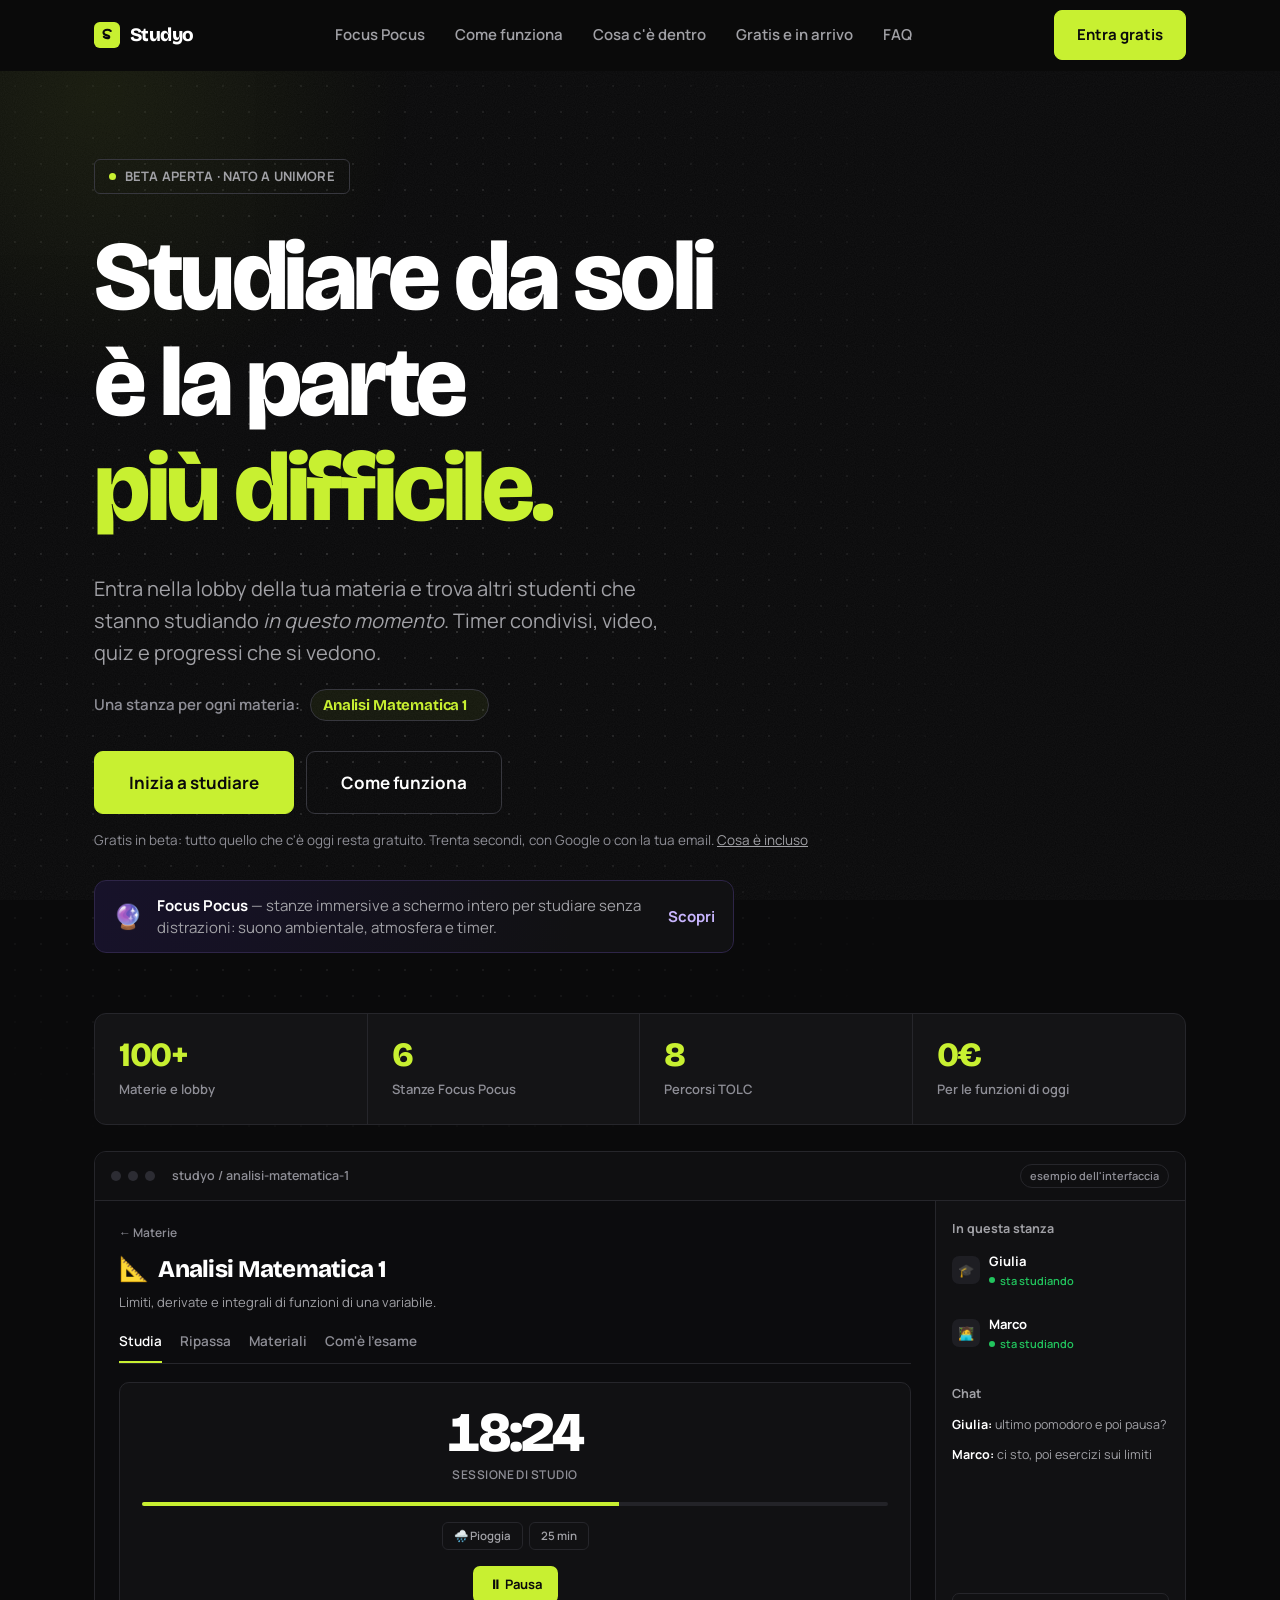
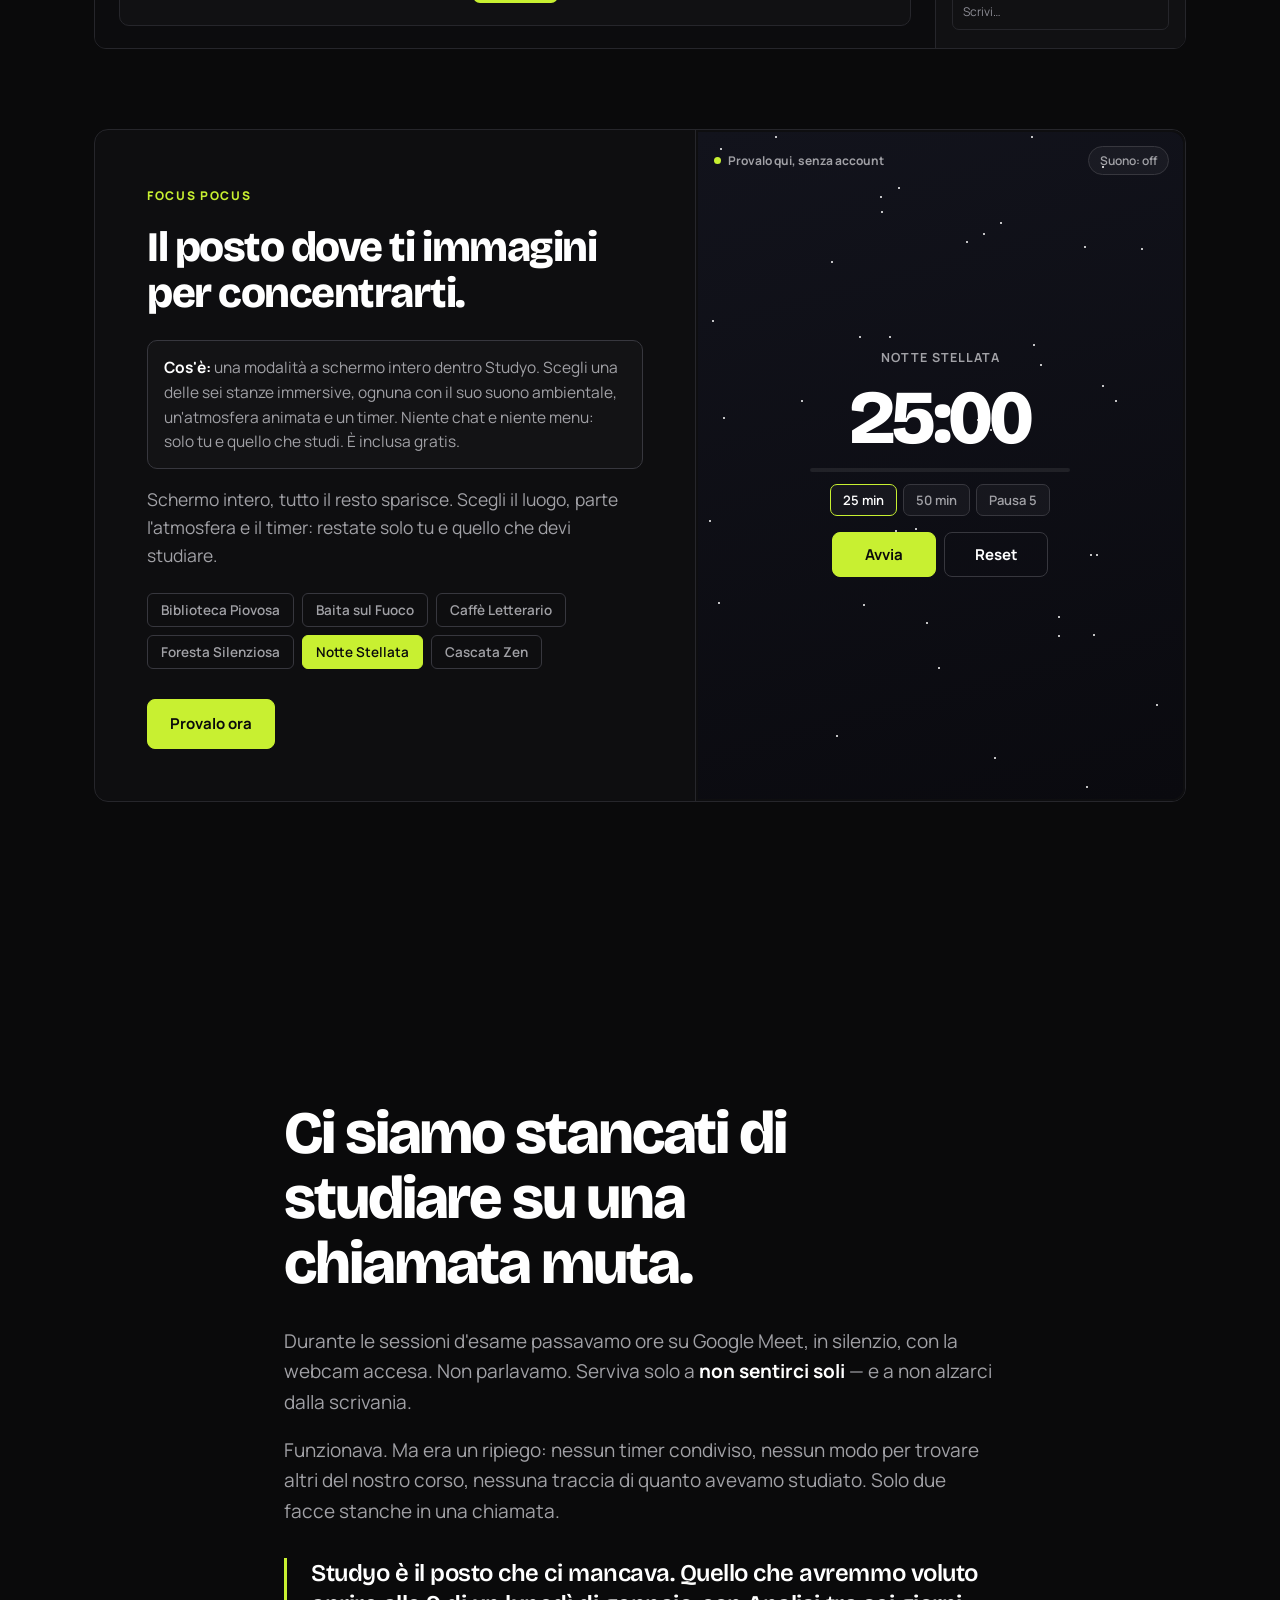
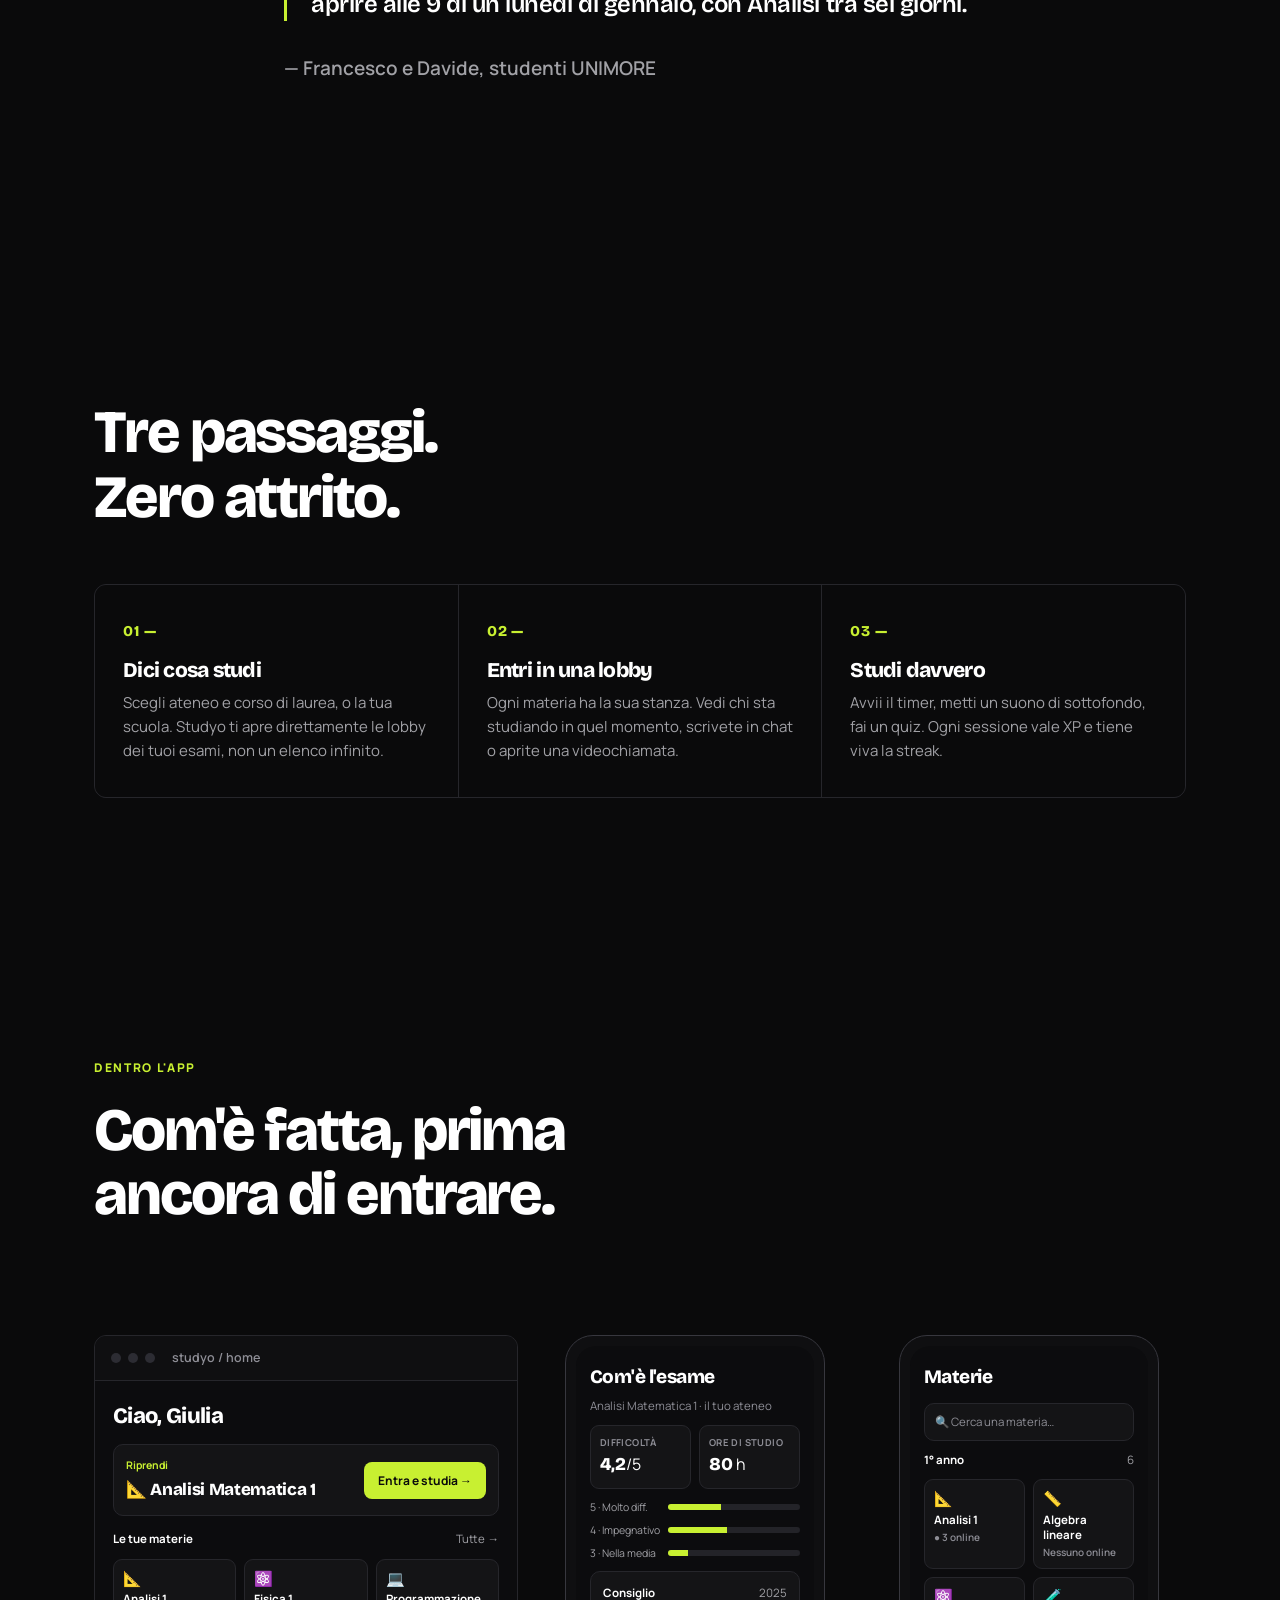
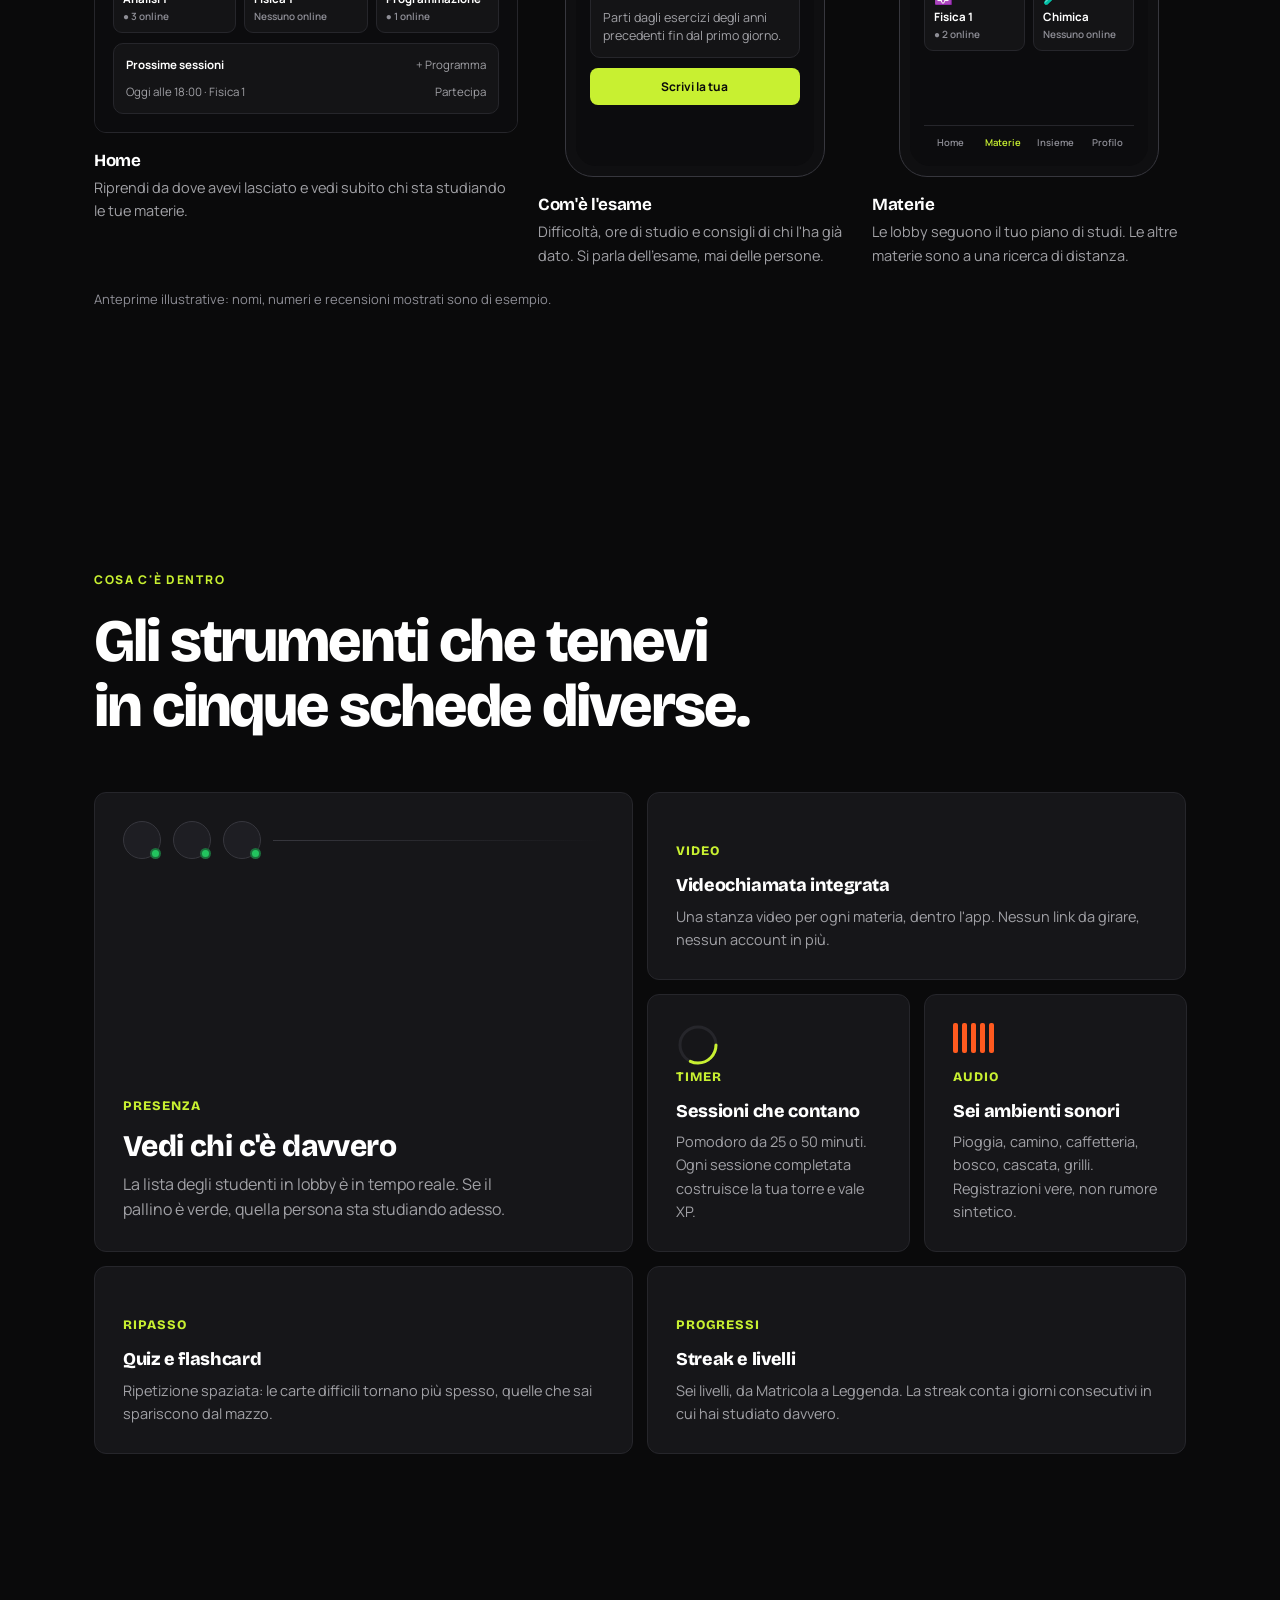
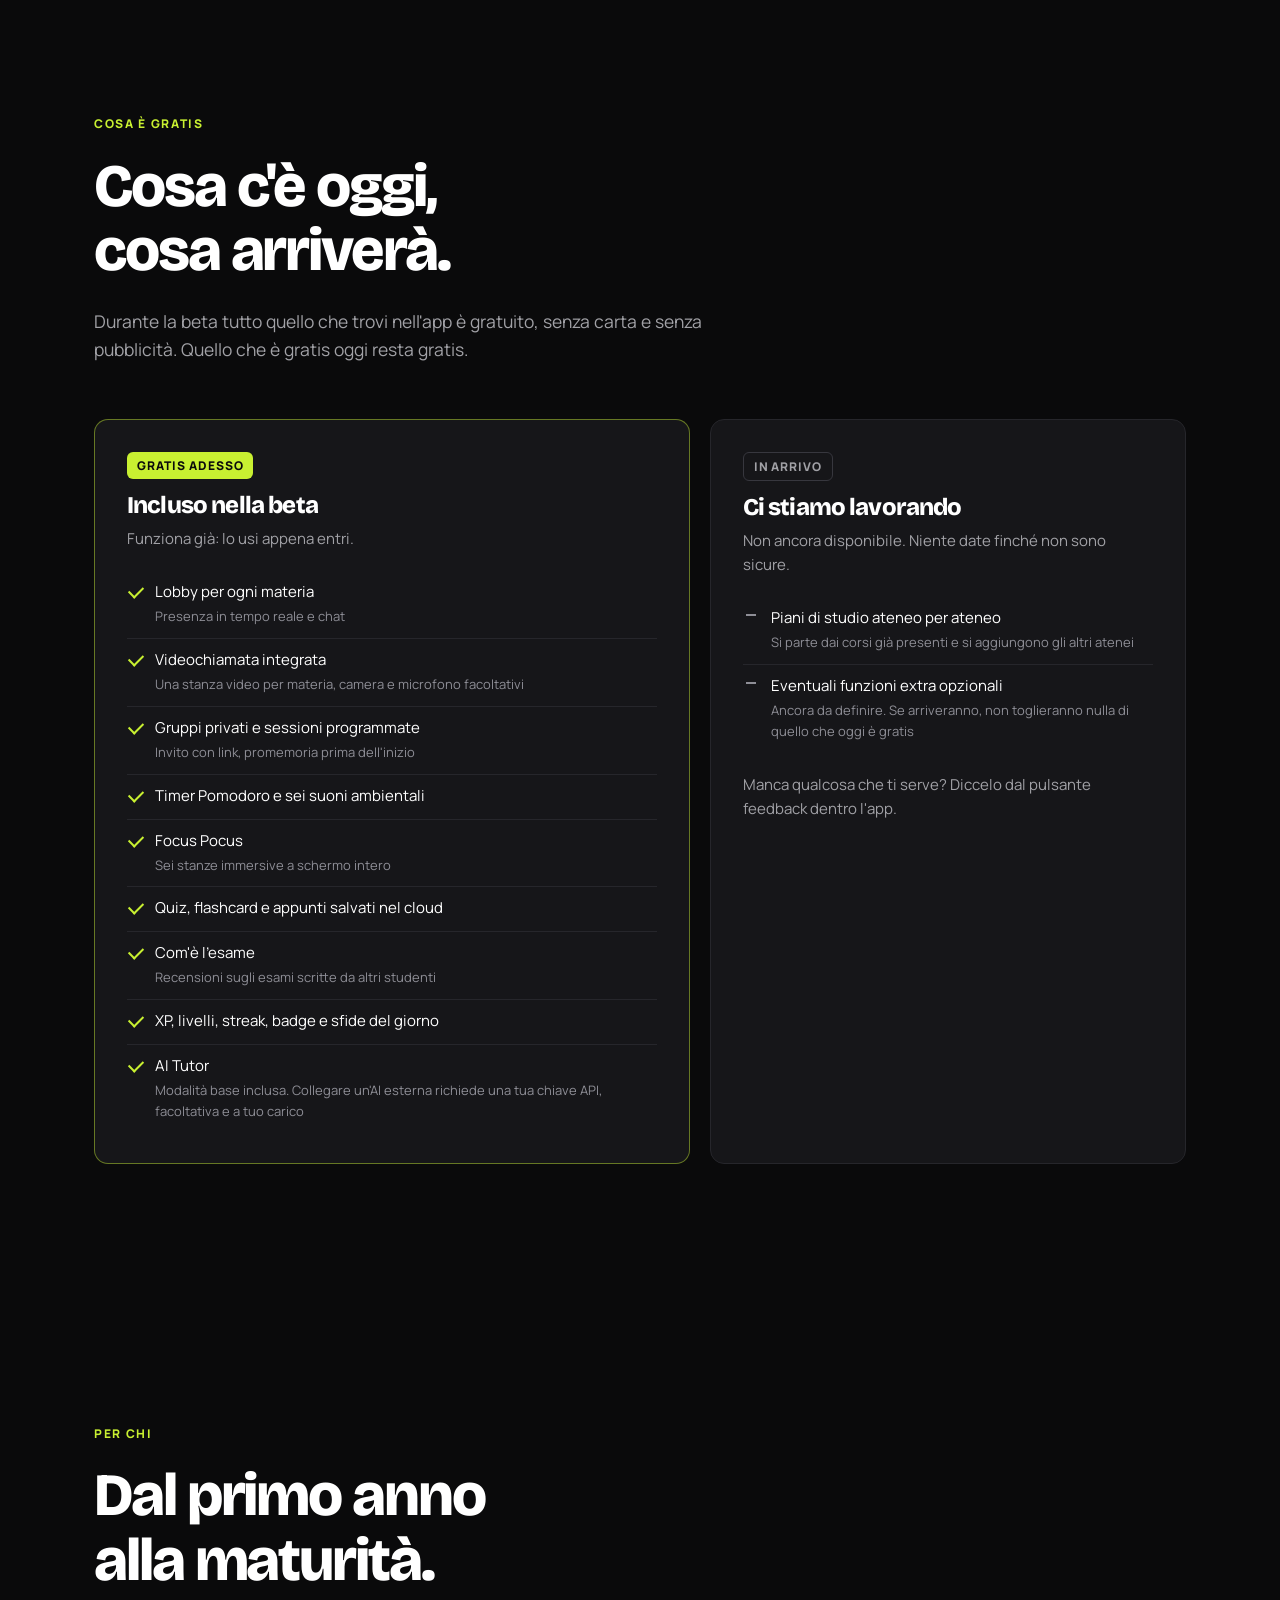
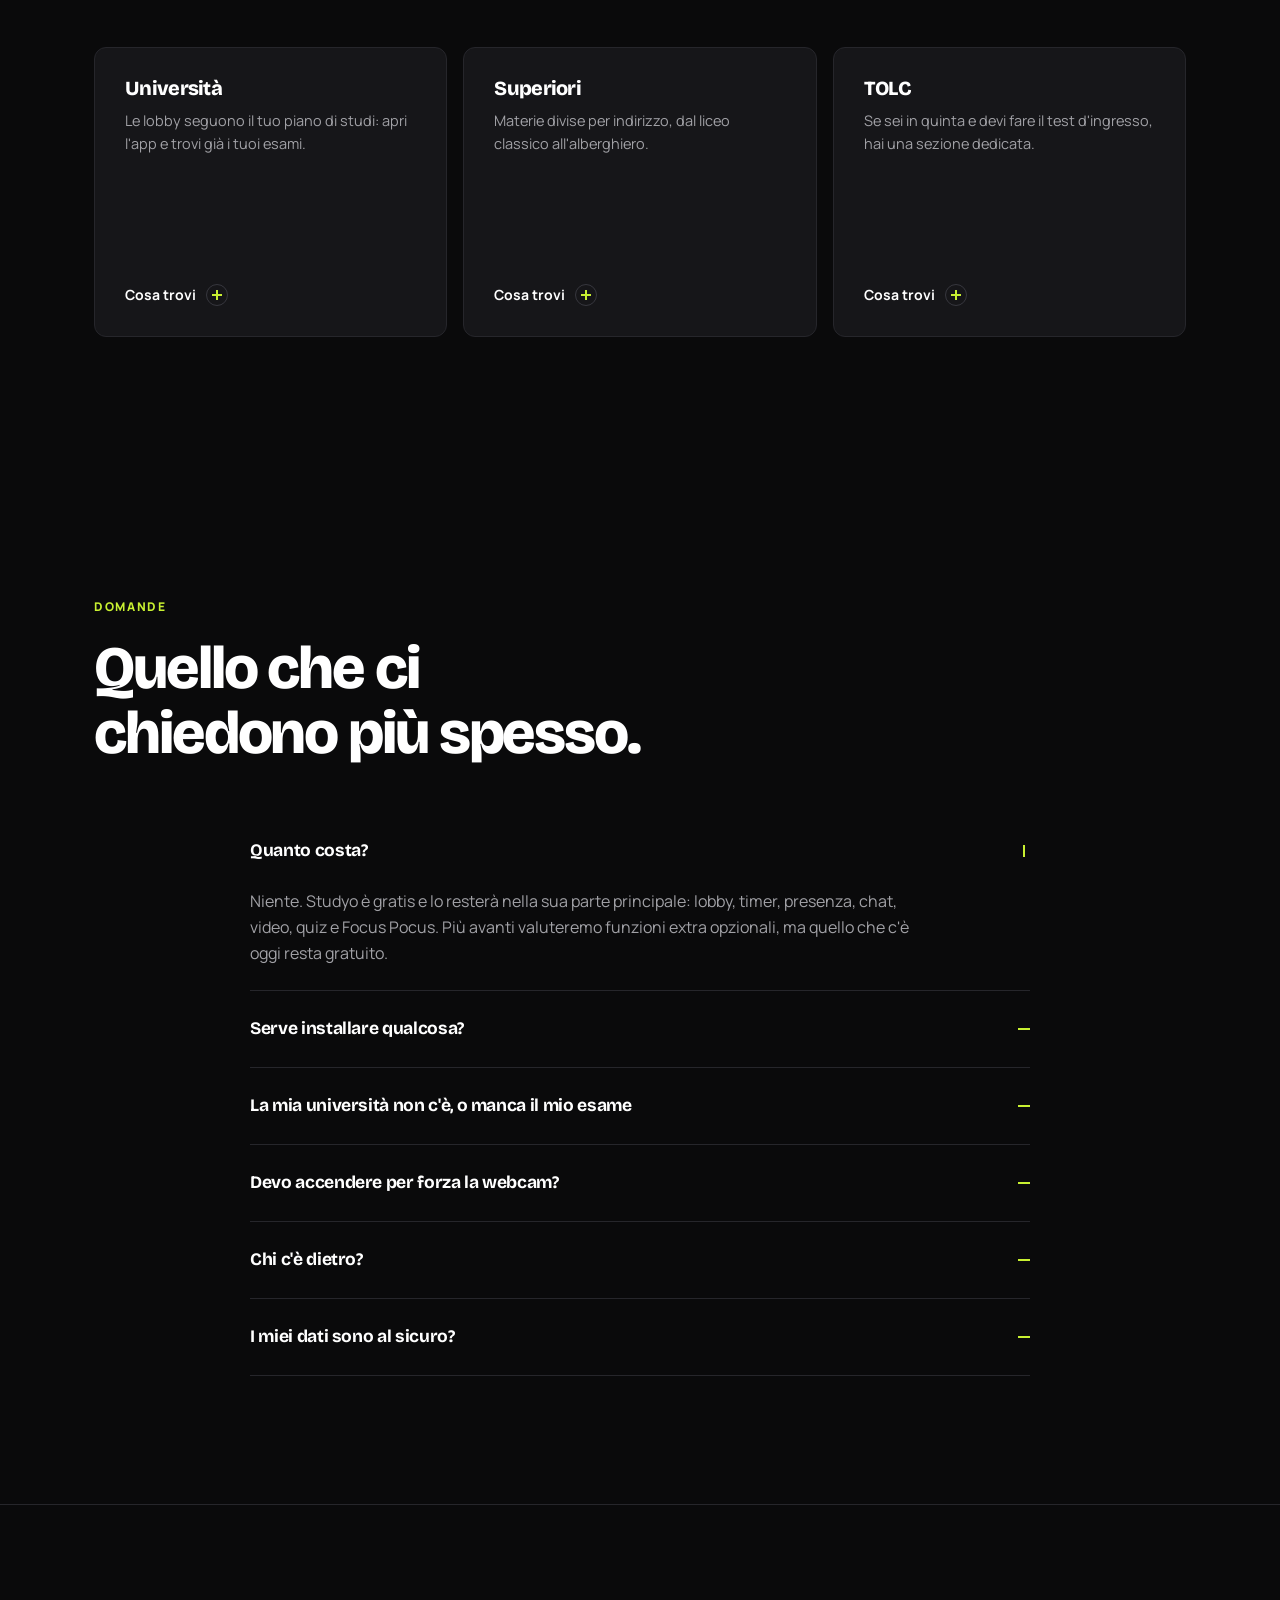
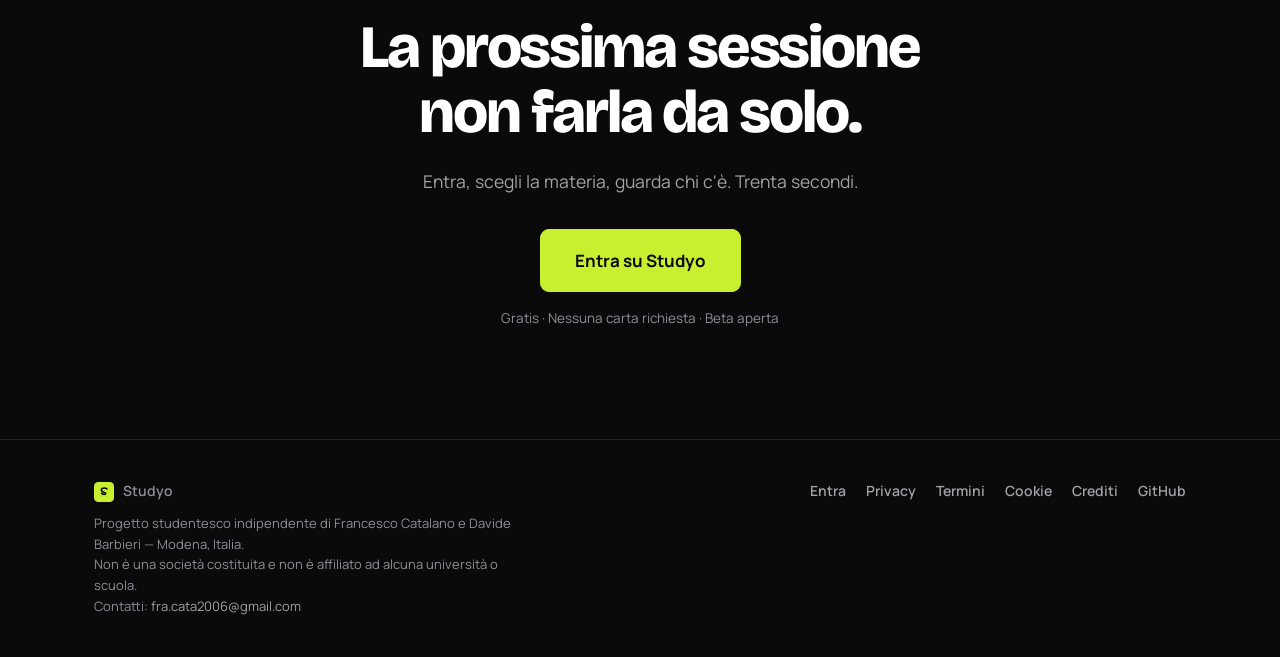
==== commit 0ed34d21: "Landing fx 4/6: Per chi con card che rivelano i dettagli Hover su desktop, tocco e tastiera ovunque " ====
--- a/index.html
+++ b/index.html
@@ -728,31 +728,49 @@
     <h2>Dal primo anno<br>alla maturità.</h2>
     <div class="auds">
       <div class="aud">
-        <h3>Università</h3>
-        <p>Le lobby seguono il tuo piano di studi: apri l'app e trovi già i tuoi esami.</p>
-        <ul>
+        <div class="aud-front">
+          <h3>Università</h3>
+          <p>Le lobby seguono il tuo piano di studi: apri l'app e trovi già i tuoi esami.</p>
+          <button type="button" class="aud-toggle" aria-expanded="false" aria-controls="aud-1">Cosa trovi <span class="aud-plus" aria-hidden="true"></span></button>
+        </div>
+        <div class="aud-more" id="aud-1">
+          <span class="aud-eyebrow" aria-hidden="true">Università</span>
+          <ul>
           <li>Ingegneria, Economia, Medicina, Giurisprudenza, Umanistiche</li>
           <li>Materie reali dei corsi italiani</li>
           <li>Community del tuo ateneo</li>
-        </ul>
+          </ul>
+        </div>
       </div>
       <div class="aud">
-        <h3>Superiori</h3>
-        <p>Materie divise per indirizzo, dal liceo classico all'alberghiero.</p>
-        <ul>
+        <div class="aud-front">
+          <h3>Superiori</h3>
+          <p>Materie divise per indirizzo, dal liceo classico all'alberghiero.</p>
+          <button type="button" class="aud-toggle" aria-expanded="false" aria-controls="aud-2">Cosa trovi <span class="aud-plus" aria-hidden="true"></span></button>
+        </div>
+        <div class="aud-more" id="aud-2">
+          <span class="aud-eyebrow" aria-hidden="true">Superiori</span>
+          <ul>
           <li>Licei, tecnici e professionali</li>
           <li>Dal latino a sistemi e reti</li>
           <li>Preparazione maturità</li>
-        </ul>
+          </ul>
+        </div>
       </div>
       <div class="aud">
-        <h3>TOLC</h3>
-        <p>Se sei in quinta e devi fare il test d'ingresso, hai una sezione dedicata.</p>
-        <ul>
+        <div class="aud-front">
+          <h3>TOLC</h3>
+          <p>Se sei in quinta e devi fare il test d'ingresso, hai una sezione dedicata.</p>
+          <button type="button" class="aud-toggle" aria-expanded="false" aria-controls="aud-3">Cosa trovi <span class="aud-plus" aria-hidden="true"></span></button>
+        </div>
+        <div class="aud-more" id="aud-3">
+          <span class="aud-eyebrow" aria-hidden="true">TOLC</span>
+          <ul>
           <li>TOLC-I, E, MED, SU, F, B, AV</li>
           <li>Logica, matematica, comprensione</li>
           <li>Studi con chi affronta il tuo stesso test</li>
-        </ul>
+          </ul>
+        </div>
       </div>
     </div>
   </div>
--- a/css/landing-fx.css
+++ b/css/landing-fx.css
@@ -287,3 +287,53 @@
   .bento .feat-lg, .bento .feat-wide { grid-column: auto; }
   .bento .feat { min-height: 0; }
 }
+
+/* ============================================= 4. PER CHI — card che rivelano i dettagli =============================================
+   Senza JS (html senza .aud-js) l'elenco resta visibile come prima. */
+.aud-toggle { display: none; }
+.aud-js .aud {
+  position: relative; overflow: hidden; min-height: 290px;
+  display: flex; flex-direction: column; padding-bottom: 0;
+  transition: border-color var(--t-med) var(--ease), box-shadow var(--t-med) var(--ease), opacity .7s var(--ease) var(--d, 0ms), translate .7s var(--ease) var(--d, 0ms);
+}
+.aud-js .aud-front { display: flex; flex-direction: column; flex: 1; }
+.aud-front p { color: var(--muted); font-size: 14.5px; }
+.aud-js .aud-toggle {
+  display: inline-flex; align-items: center; gap: 10px; align-self: flex-start;
+  margin: auto 0 22px; padding: 8px 14px 8px 0; position: relative; z-index: 3;
+  background: none; border: 0; cursor: pointer;
+  font: 700 14px 'Manrope', sans-serif; color: var(--text);
+}
+.aud-plus { position: relative; width: 22px; height: 22px; border-radius: 50%; border: 1px solid var(--line-2); transition: transform var(--t-med) var(--ease), border-color var(--t-fast) var(--ease), background-color var(--t-fast) var(--ease); }
+.aud-plus::before, .aud-plus::after { content: ''; position: absolute; left: 50%; top: 50%; width: 10px; height: 2px; background: var(--lime); translate: -50% -50%; }
+.aud-plus::after { rotate: 90deg; transition: rotate var(--t-med) var(--ease); }
+.aud-js .aud-more {
+  position: absolute; left: 0; right: 0; top: 0; bottom: 64px; z-index: 2;
+  padding: 26px 30px 8px; overflow: auto;
+  background: linear-gradient(180deg, var(--surface) 80%, rgba(22, 22, 25, .96));
+  transform: translate3d(0, 102%, 0); visibility: hidden;
+  transition: transform .5s var(--ease), visibility 0s linear .5s;
+}
+.aud-js .aud-more ul { margin-top: 10px; }
+.aud-eyebrow { display: none; }
+.aud-js .aud-eyebrow { display: block; font-family: var(--display); font-weight: 800; font-size: 20px; letter-spacing: -.02em; color: var(--text); }
+
+/* Aperta: al tocco, al click o con Invio/Spazio (.is-open) e al passaggio del mouse */
+.aud-js .aud.is-open .aud-more,
+.fx-pointer.aud-js .aud:hover .aud-more {
+  transform: translate3d(0, 0, 0); visibility: visible;
+  transition: transform .5s var(--ease), visibility 0s;
+}
+.aud-js .aud.is-open, .fx-pointer.aud-js .aud:hover { border-color: var(--lime); box-shadow: 0 18px 50px -26px var(--glow-lime); }
+.aud-js .aud.is-open .aud-plus::after, .fx-pointer.aud-js .aud:hover .aud-plus::after { rotate: 0deg; }
+.aud-js .aud.is-open .aud-plus, .fx-pointer.aud-js .aud:hover .aud-plus { border-color: var(--lime); background: rgba(200, 240, 49, .1); }
+.aud-js .aud-toggle:hover .aud-plus { border-color: var(--lime); }
+
+@media (max-width: 820px) {
+  .aud-js .aud { min-height: 290px; }
+}
+@media (max-width: 480px) {
+  .aud-js .aud { padding-left: 20px; padding-right: 20px; }
+  .aud-js .aud-more { padding: 20px 20px 4px; }
+  .aud-js .aud li { padding-top: 5px; padding-bottom: 5px; }
+}
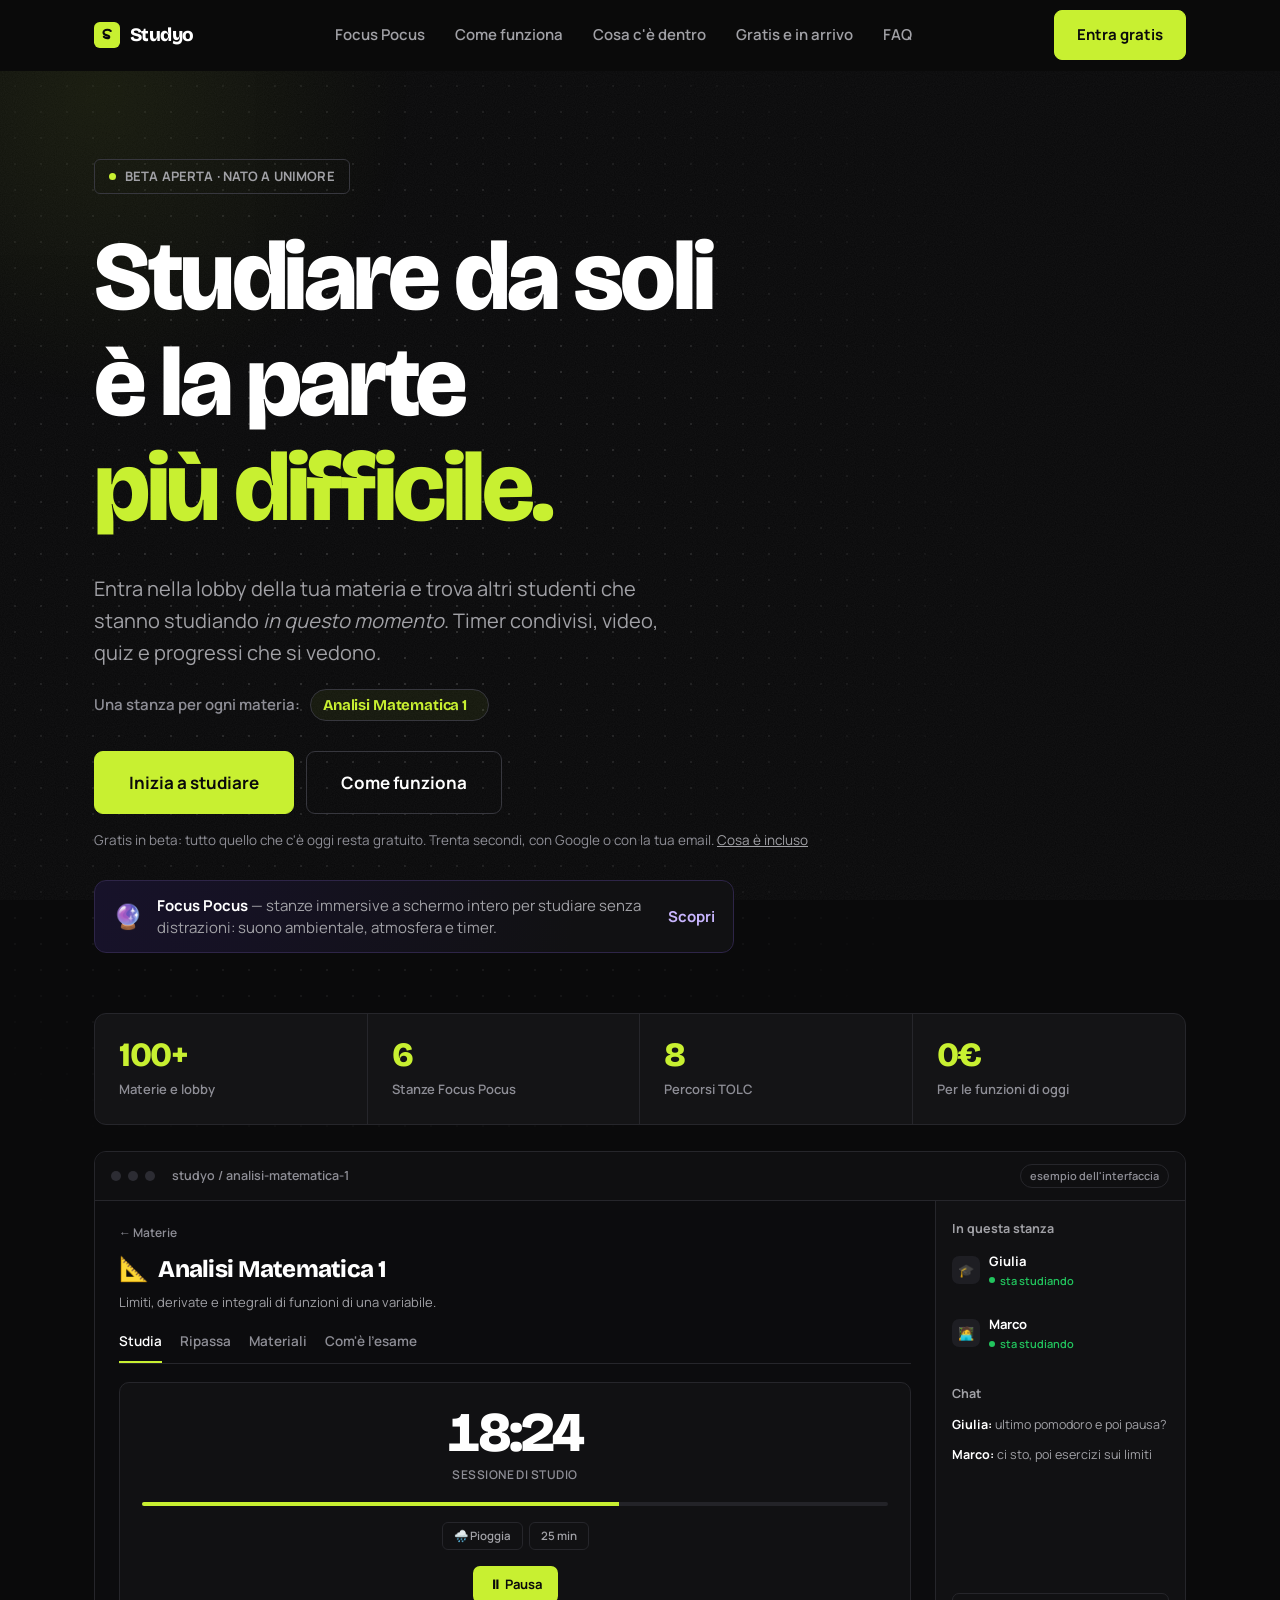
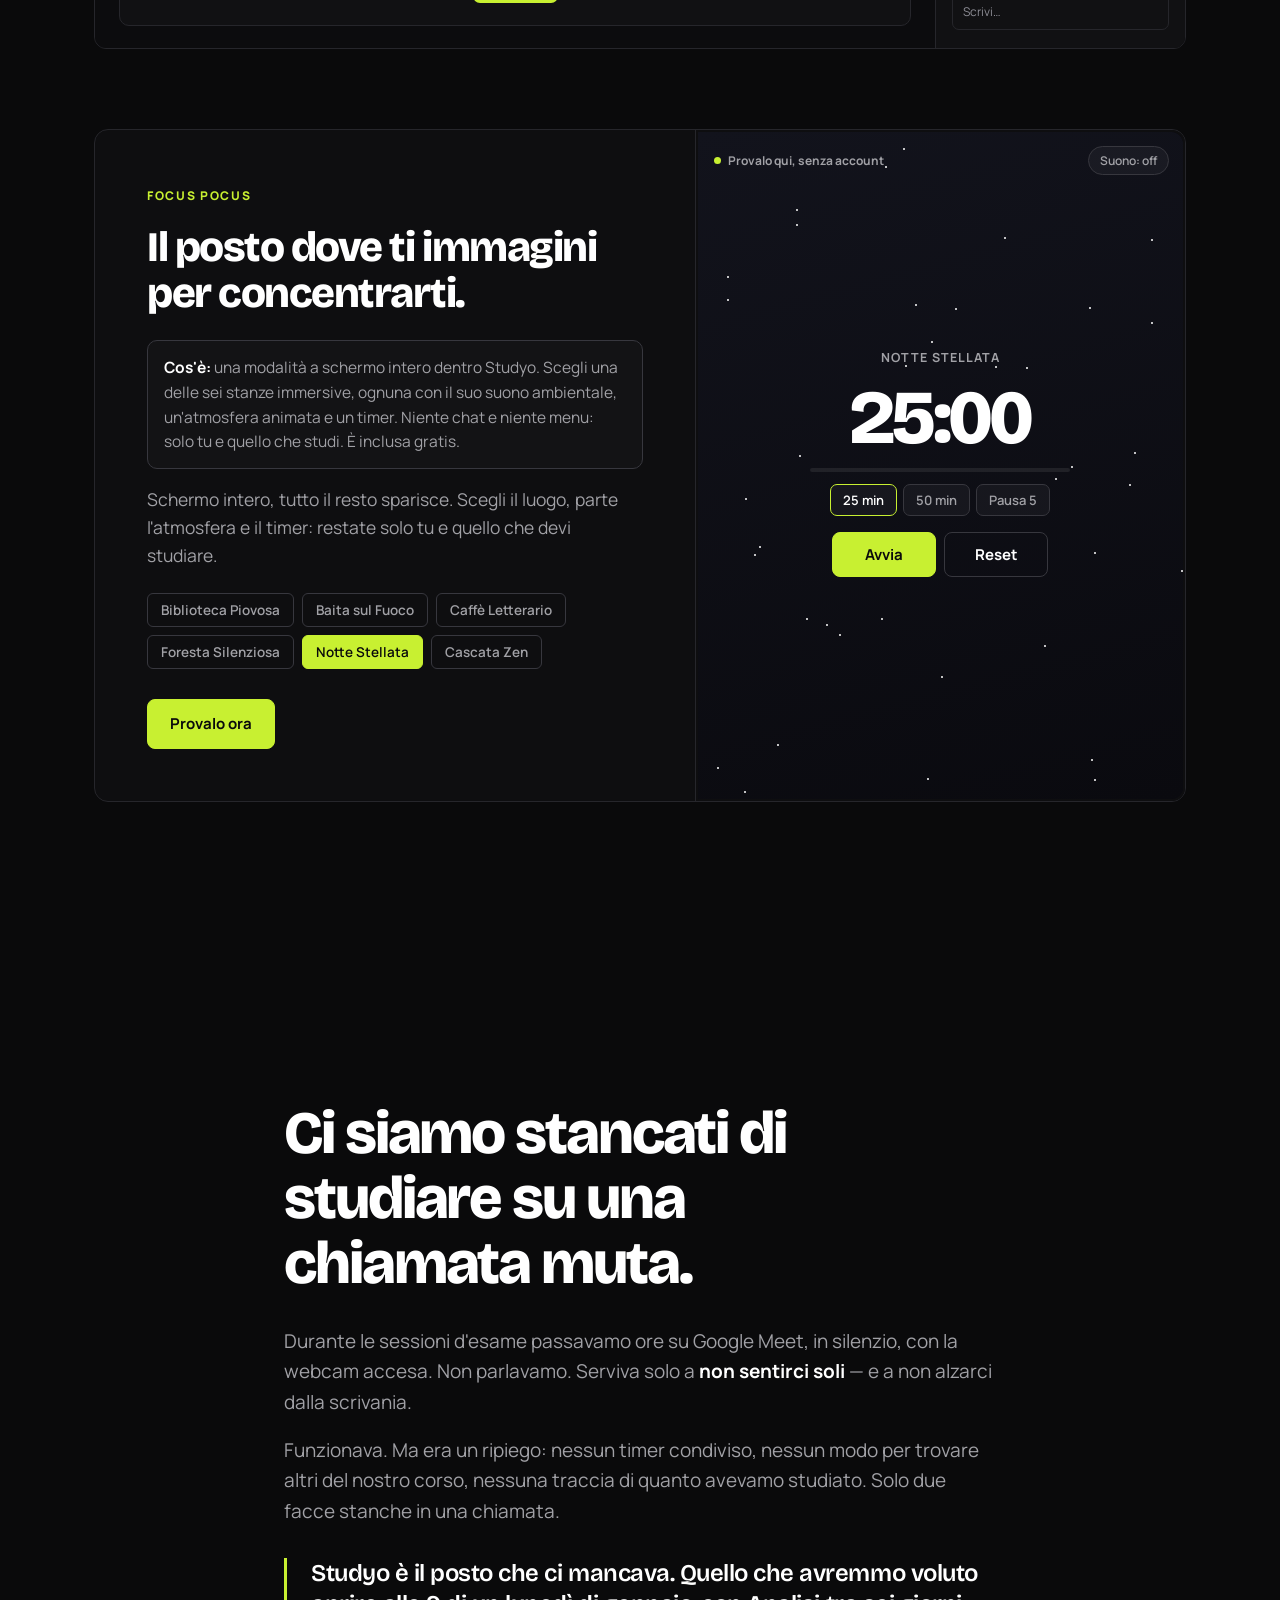
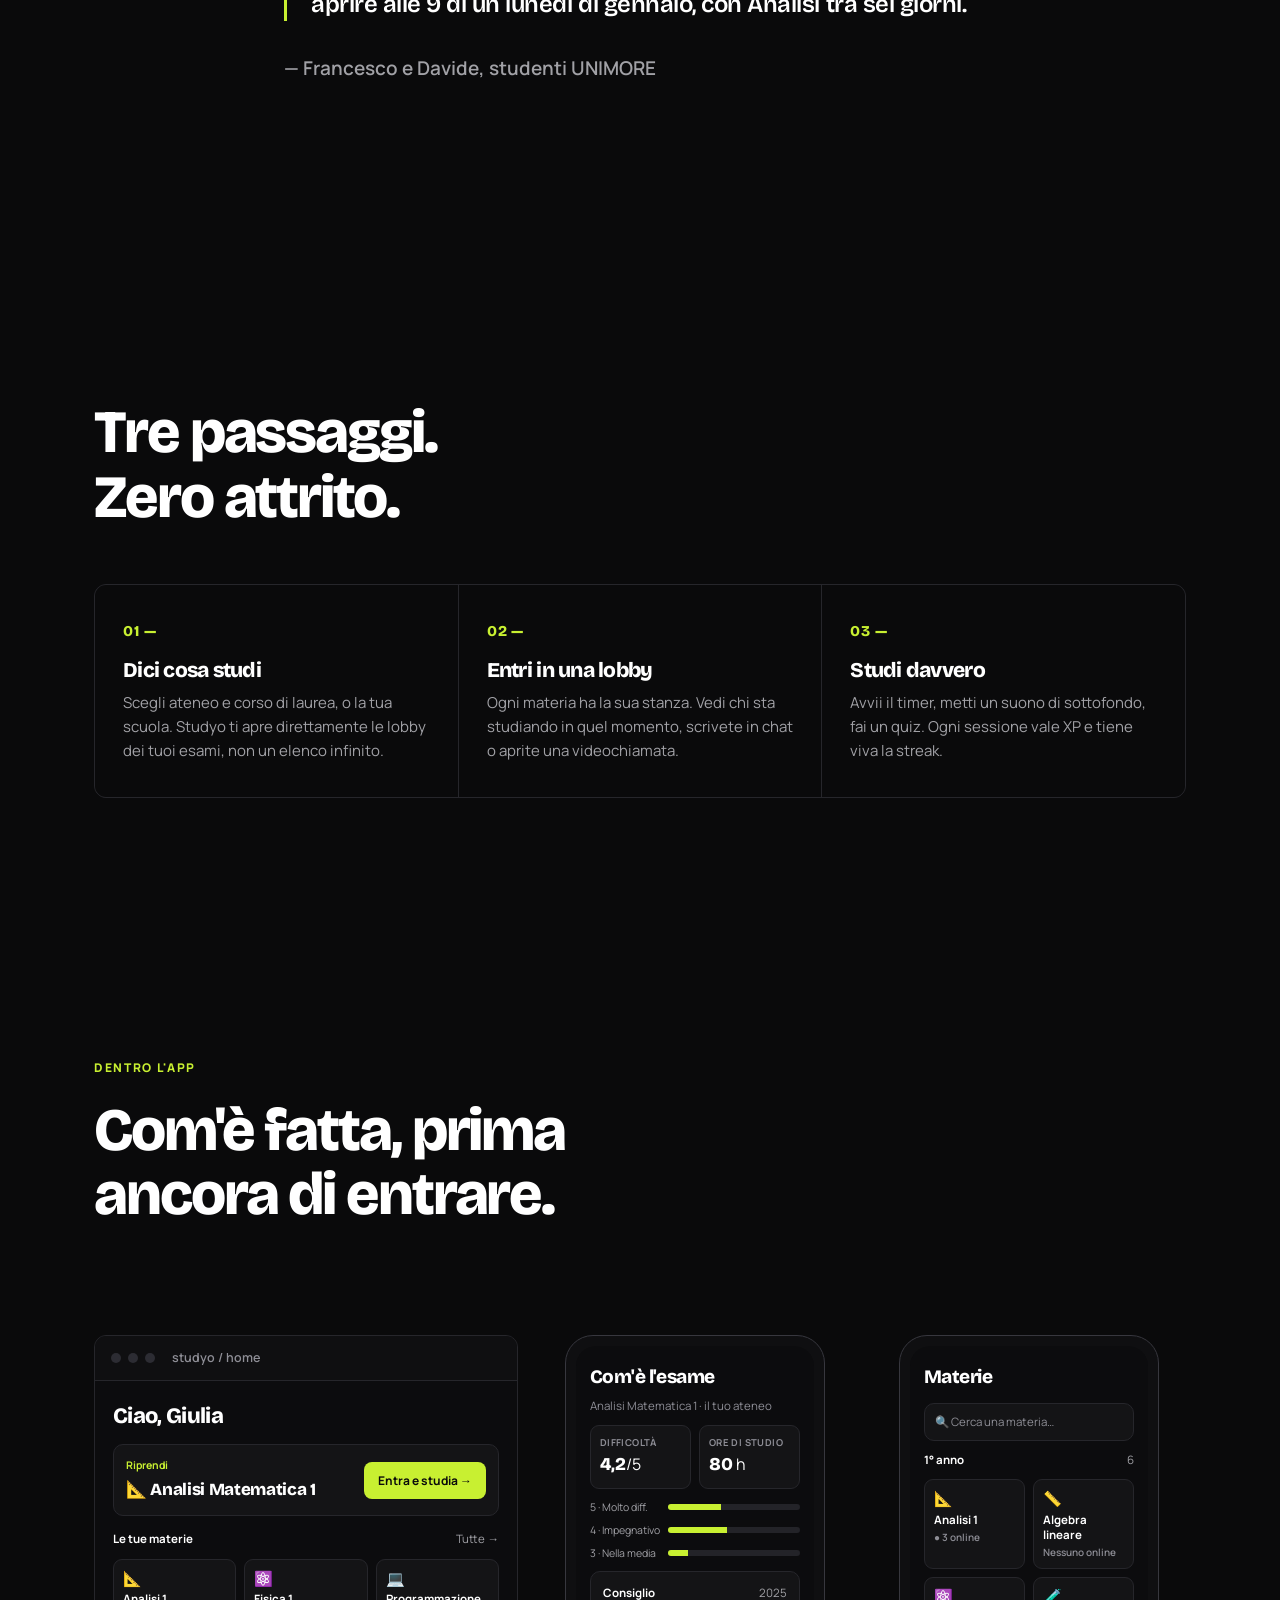
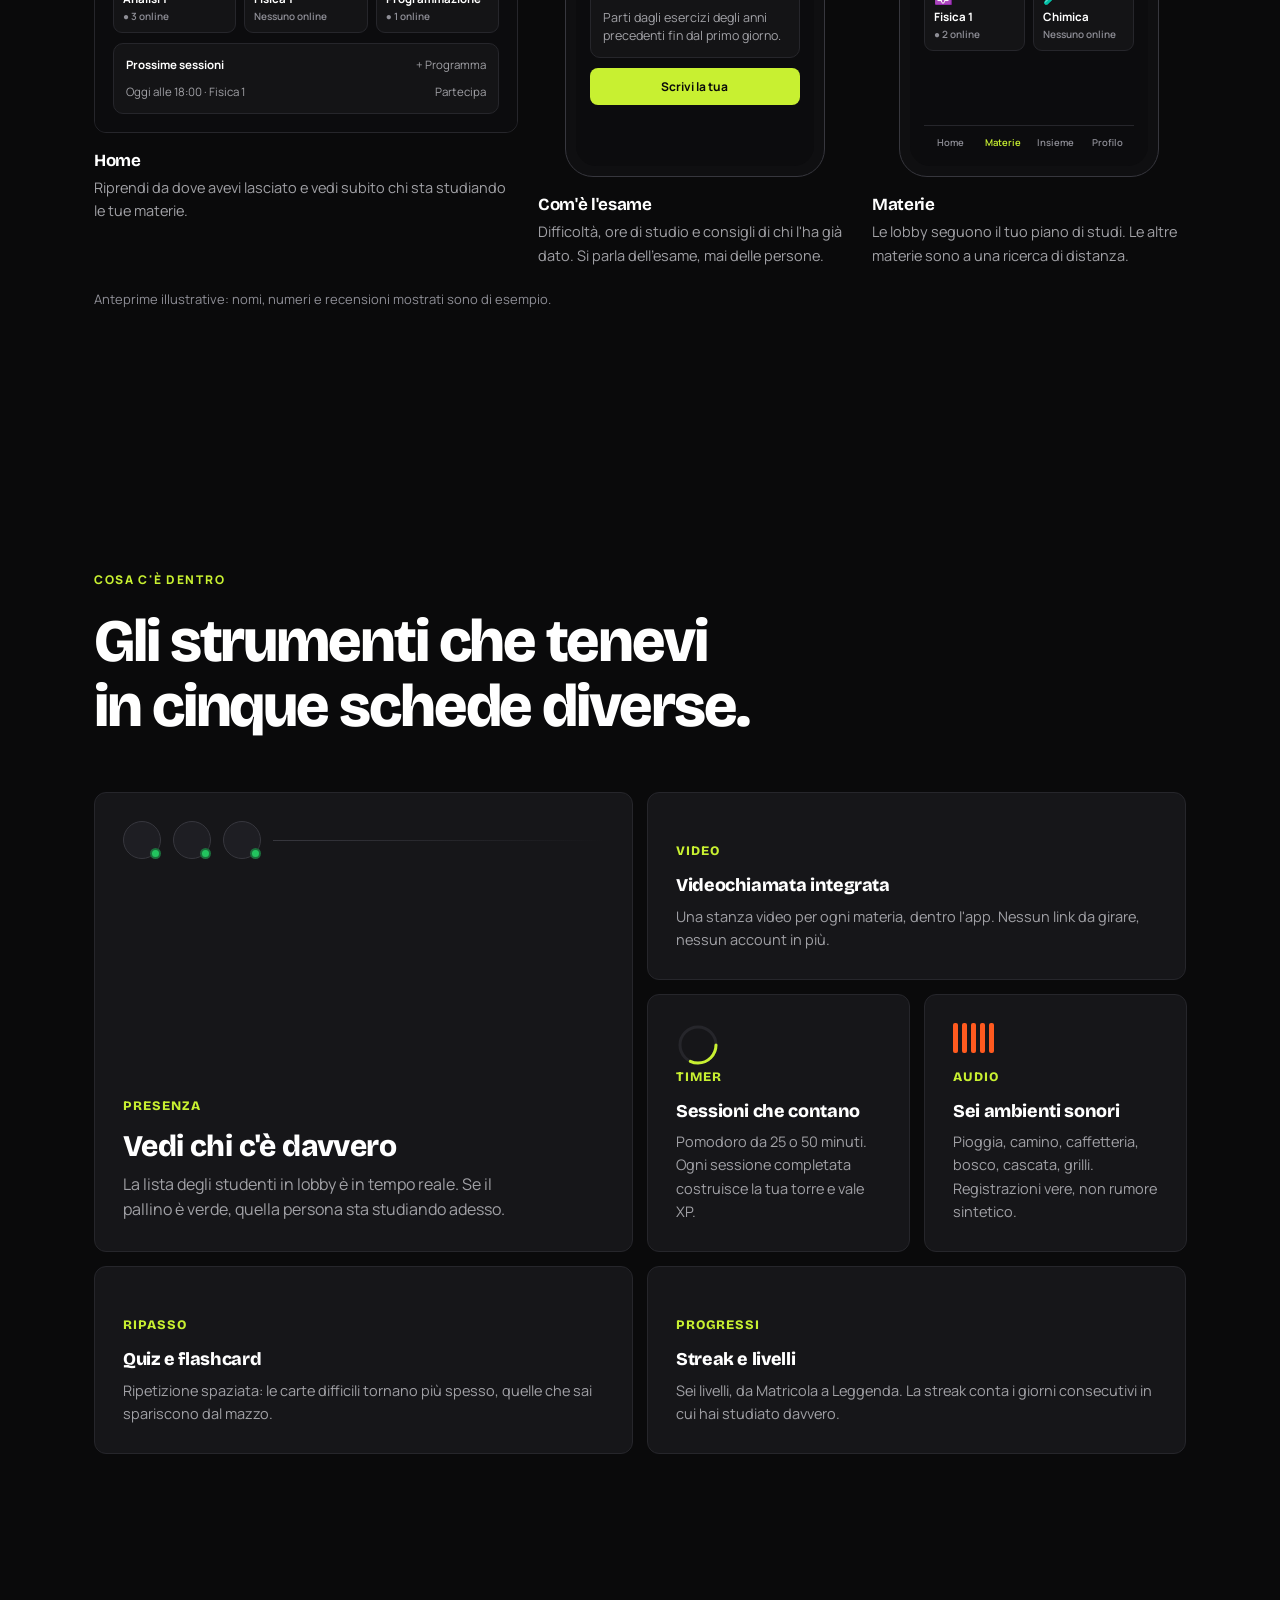
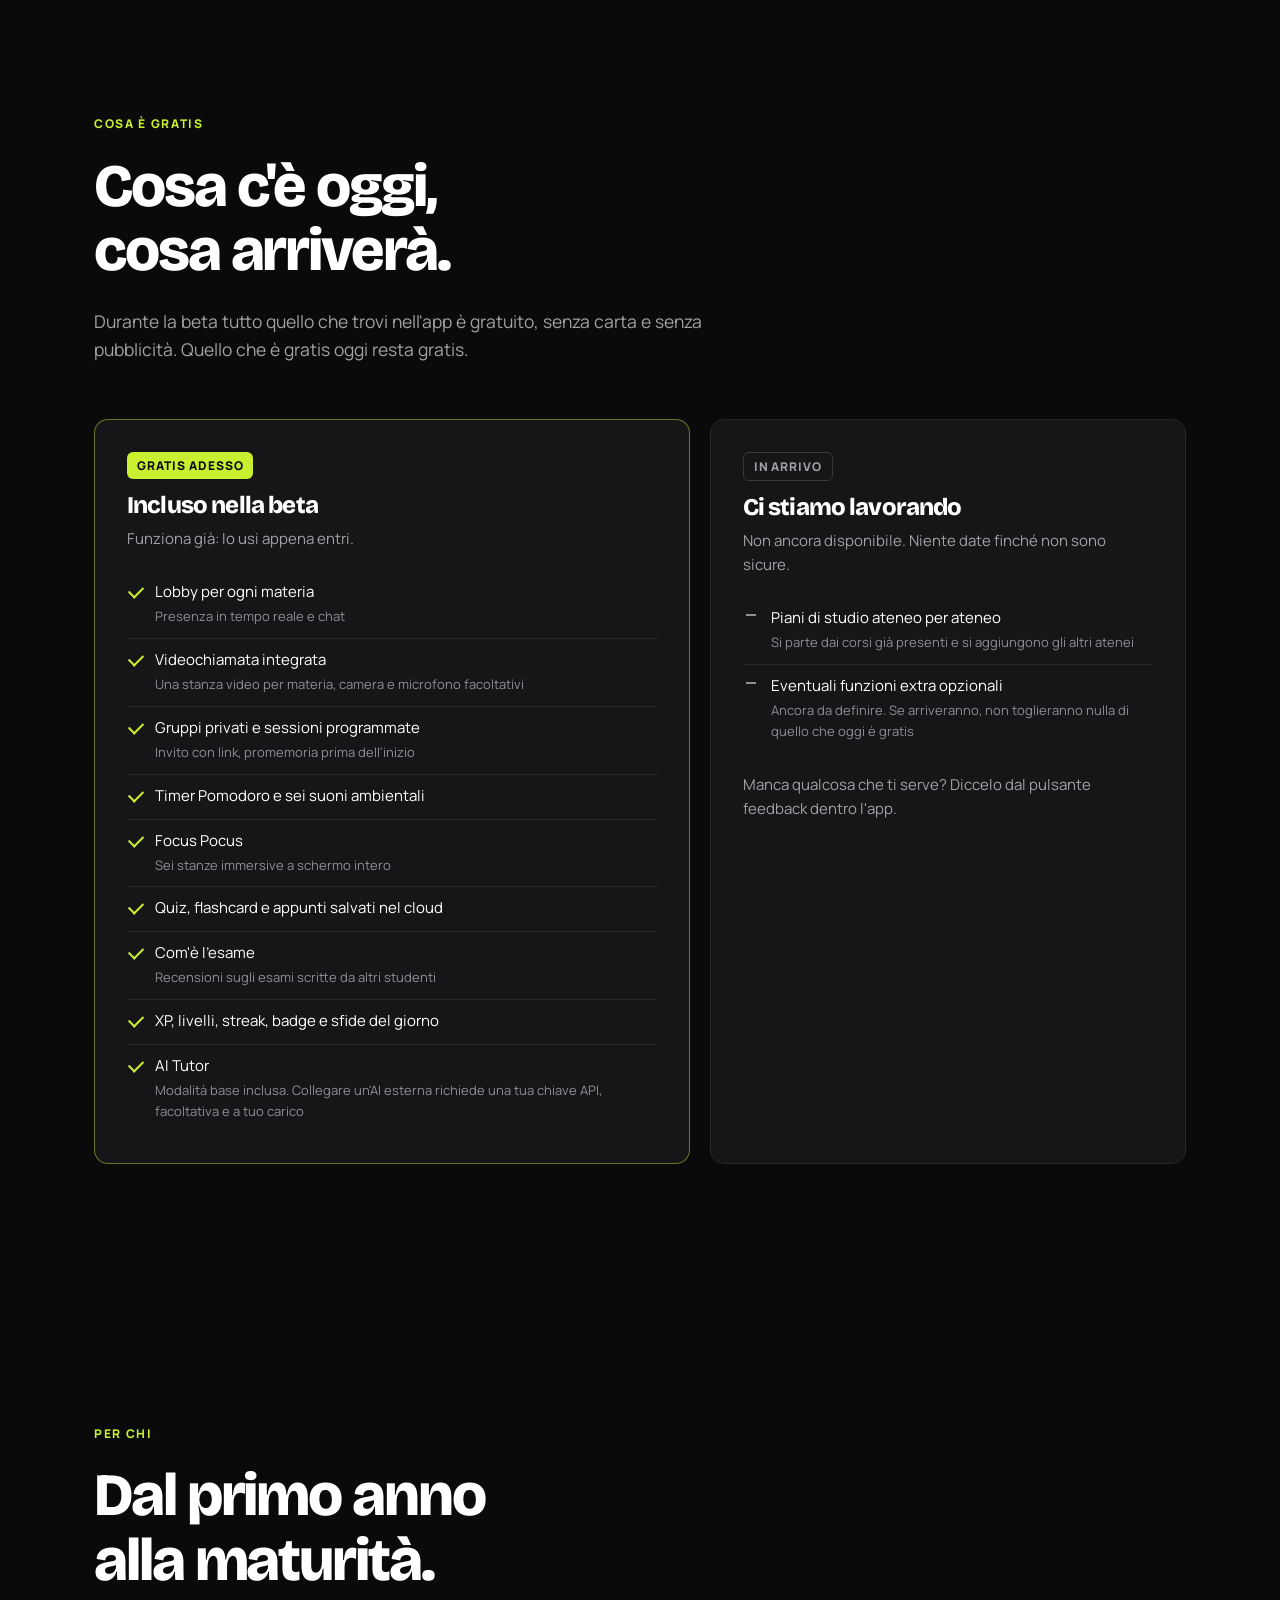
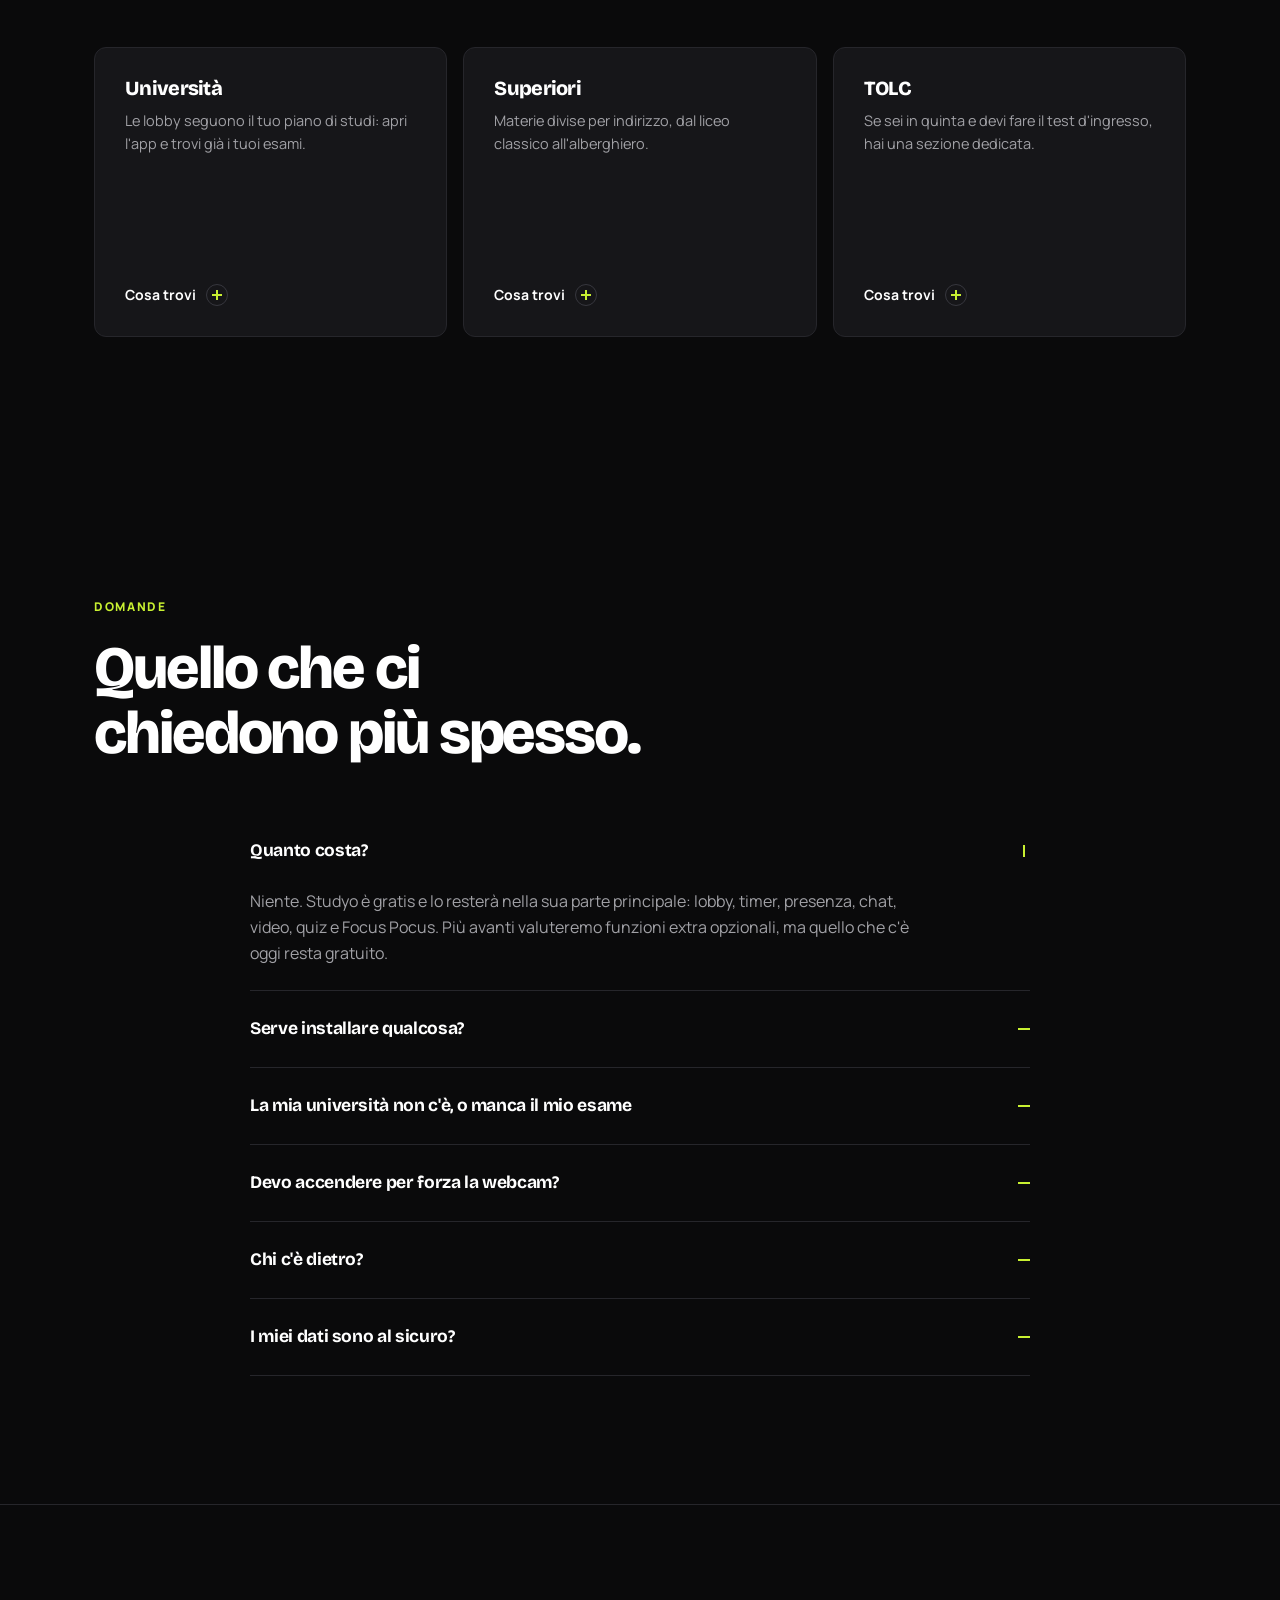
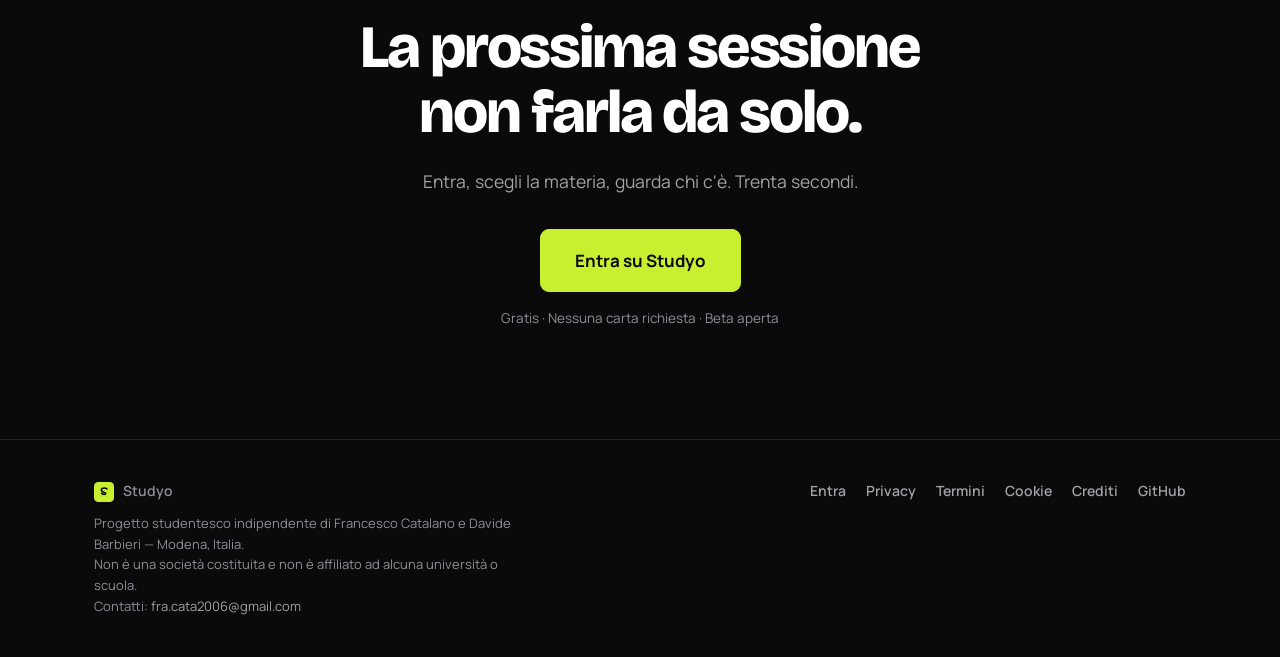
==== commit a8f71027: "Landing fx 5-6/6: navigazione, scroll e dettagli tech Barra di avanzamento lime, link della sezione " ====
--- a/index.html
+++ b/index.html
@@ -368,6 +368,8 @@
 <body>
 
 <a class="skip" href="#contenuto">Salta al contenuto</a>
+<div class="scroll-progress" id="scroll-progress" aria-hidden="true"></div>
+<div class="cursor-ring" id="cursor-ring" aria-hidden="true"></div>
 
 <nav id="nav" aria-label="Navigazione principale">
   <div class="wrap nav-in">
@@ -426,7 +428,7 @@
     </div>
 
     <div class="shot">
-      <div class="frame">
+      <div class="frame scan">
         <div class="fbar">
           <span class="tl"></span><span class="tl"></span><span class="tl"></span>
           <span class="furl">studyo / analisi-matematica-1</span>
@@ -690,7 +692,7 @@
     <p class="slede">Durante la beta tutto quello che trovi nell'app è gratuito, senza carta e senza pubblicità. Quello che è gratis oggi resta gratis.</p>
 
     <div class="plans">
-      <div class="plan plan-now">
+      <div class="plan plan-now scan">
         <span class="plan-badge">GRATIS ADESSO</span>
         <h3>Incluso nella beta</h3>
         <p>Funziona già: lo usi appena entri.</p>
--- a/css/landing-fx.css
+++ b/css/landing-fx.css
@@ -230,11 +230,12 @@
   --glow: var(--lime); --glow-soft: var(--glow-lime);
   position: relative; overflow: hidden; isolation: isolate;
   display: flex; flex-direction: column; justify-content: flex-end; min-height: 188px;
-  transform: perspective(900px) rotateX(var(--rx, 0deg)) rotateY(var(--ry, 0deg));
   transition: opacity .7s var(--ease) var(--d, 0ms), translate .7s var(--ease) var(--d, 0ms),
               transform .5s var(--ease), border-color var(--t-med) var(--ease), box-shadow var(--t-med) var(--ease);
 }
 .bento .feat[data-glow="orange"] { --glow: var(--orange); --glow-soft: var(--glow-orange); }
+/* Inclinazione solo con un mouse: su touch nessun livello 3D inutile */
+.fx-pointer .bento .feat { transform: perspective(900px) rotateX(var(--rx, 0deg)) rotateY(var(--ry, 0deg)); }
 .bento .feat-lg .feat-viz { margin-bottom: auto; }
 .bento .feat-lg h3 { font-size: clamp(22px, 2.4vw, 30px); }
 .bento .feat-lg p { font-size: 16px; max-width: 420px; }
@@ -337,3 +338,62 @@
   .aud-js .aud-more { padding: 20px 20px 4px; }
   .aud-js .aud li { padding-top: 5px; padding-bottom: 5px; }
 }
+
+/* ============================================= 5. NAVIGAZIONE E SCROLL ============================================= */
+nav { transition: background-color var(--t-med) var(--ease), border-color var(--t-med) var(--ease), backdrop-filter var(--t-med) var(--ease); }
+nav.on {
+  background: rgba(10, 10, 11, .72);
+  -webkit-backdrop-filter: saturate(160%) blur(18px);
+          backdrop-filter: saturate(160%) blur(18px);
+}
+.nav-links a { position: relative; }
+.nav-links a::after {
+  content: ''; position: absolute; left: 0; right: 0; bottom: -6px; height: 2px; border-radius: 2px;
+  background: var(--lime); transform: scaleX(0); transform-origin: left;
+  transition: transform var(--t-med) var(--ease);
+}
+.nav-links a:hover::after, .nav-links a.is-active::after { transform: scaleX(1); }
+.nav-links a.is-active { color: var(--text); }
+
+/* Barra di avanzamento: una sola trasformazione per fotogramma */
+.scroll-progress {
+  position: fixed; left: 0; right: 0; top: 0; z-index: 70; height: 2px; pointer-events: none;
+  background: var(--lime); box-shadow: 0 0 10px var(--glow-lime);
+  transform-origin: left; transform: scaleX(0);
+}
+html:not(.fx) .scroll-progress { display: none; }
+
+/* ============================================= 6. DETTAGLI TECH ============================================= */
+/* Anello che segue il cursore: solo con mouse, il cursore di sistema resta visibile */
+.cursor-ring {
+  position: fixed; left: 0; top: 0; z-index: 90; pointer-events: none;
+  width: 30px; height: 30px; margin: -15px 0 0 -15px; border-radius: 50%;
+  border: 1.5px solid var(--lime); opacity: 0;
+  transform: translate3d(-100px, -100px, 0) scale(1);
+  transition: opacity var(--t-med) var(--ease), background-color var(--t-med) var(--ease), border-color var(--t-med) var(--ease);
+  will-change: transform;
+}
+.cursor-ring.is-visible { opacity: .55; }
+.cursor-ring.is-hover { opacity: .9; background: rgba(200, 240, 49, .08); }
+.cursor-ring.is-hover-orange { border-color: var(--orange); background: rgba(255, 90, 31, .08); }
+html:not(.fx-pointer) .cursor-ring { display: none; }
+
+/* Linea di luce che attraversa un bordo, con lunghe pause: solo su due elementi */
+.scan { position: relative; overflow: hidden; }
+.scan::after {
+  content: ''; position: absolute; top: 0; left: 0; width: 35%; height: 1px; z-index: 5; pointer-events: none;
+  background: linear-gradient(90deg, transparent, var(--lime), transparent);
+  transform: translate3d(-100%, 0, 0); opacity: 0;
+}
+.fx .scan::after { animation: scan 7.5s var(--ease-in-out) 2s infinite; }
+.fx .plan-now.scan::after { animation-delay: 4.5s; }
+@keyframes scan {
+  0% { transform: translate3d(-100%, 0, 0); opacity: 0; }
+  4% { opacity: 1; }
+  28% { transform: translate3d(300%, 0, 0); opacity: 1; }
+  30%, 100% { transform: translate3d(300%, 0, 0); opacity: 0; }
+}
+
+/* Focus da tastiera: stesso anello lime ovunque, con un piccolo "respiro" in ingresso */
+.fx :focus-visible { animation: focusIn .3s var(--ease); }
+@keyframes focusIn { from { outline-offset: 0; } to { outline-offset: 3px; } }
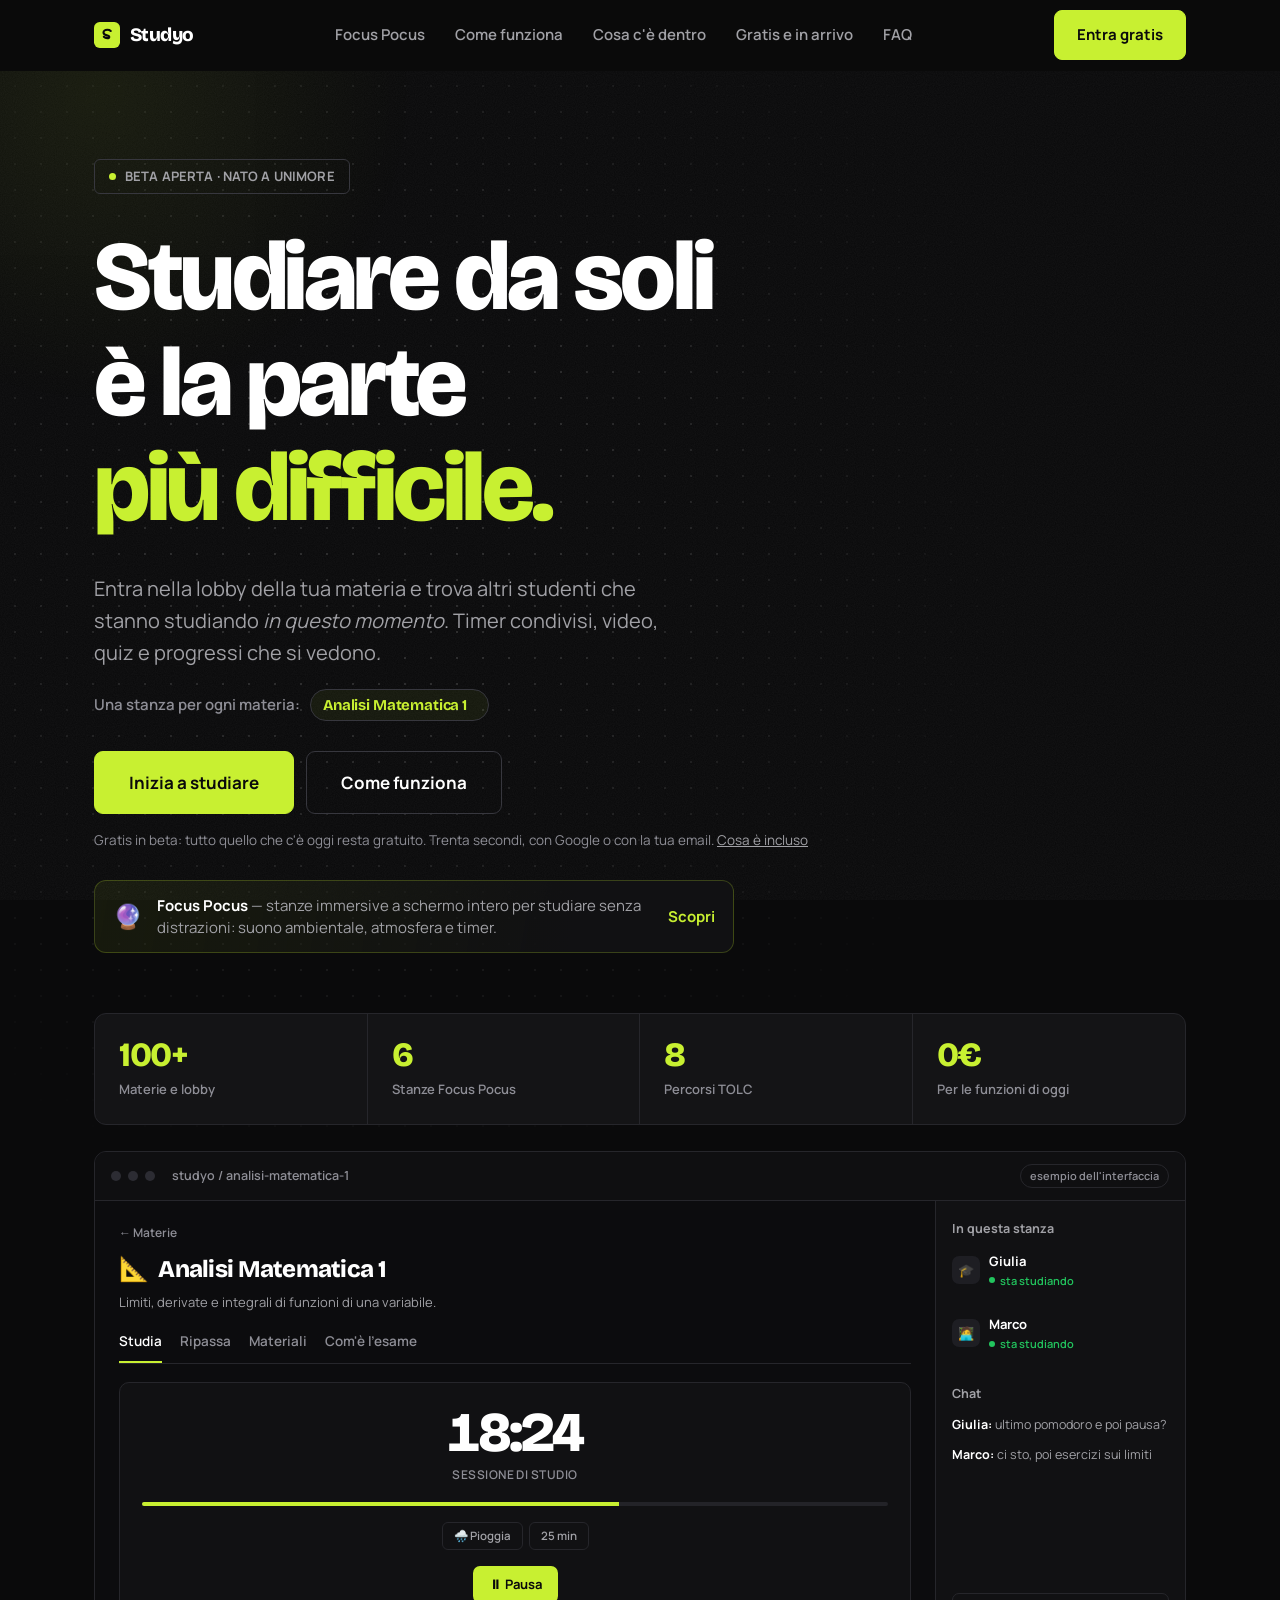
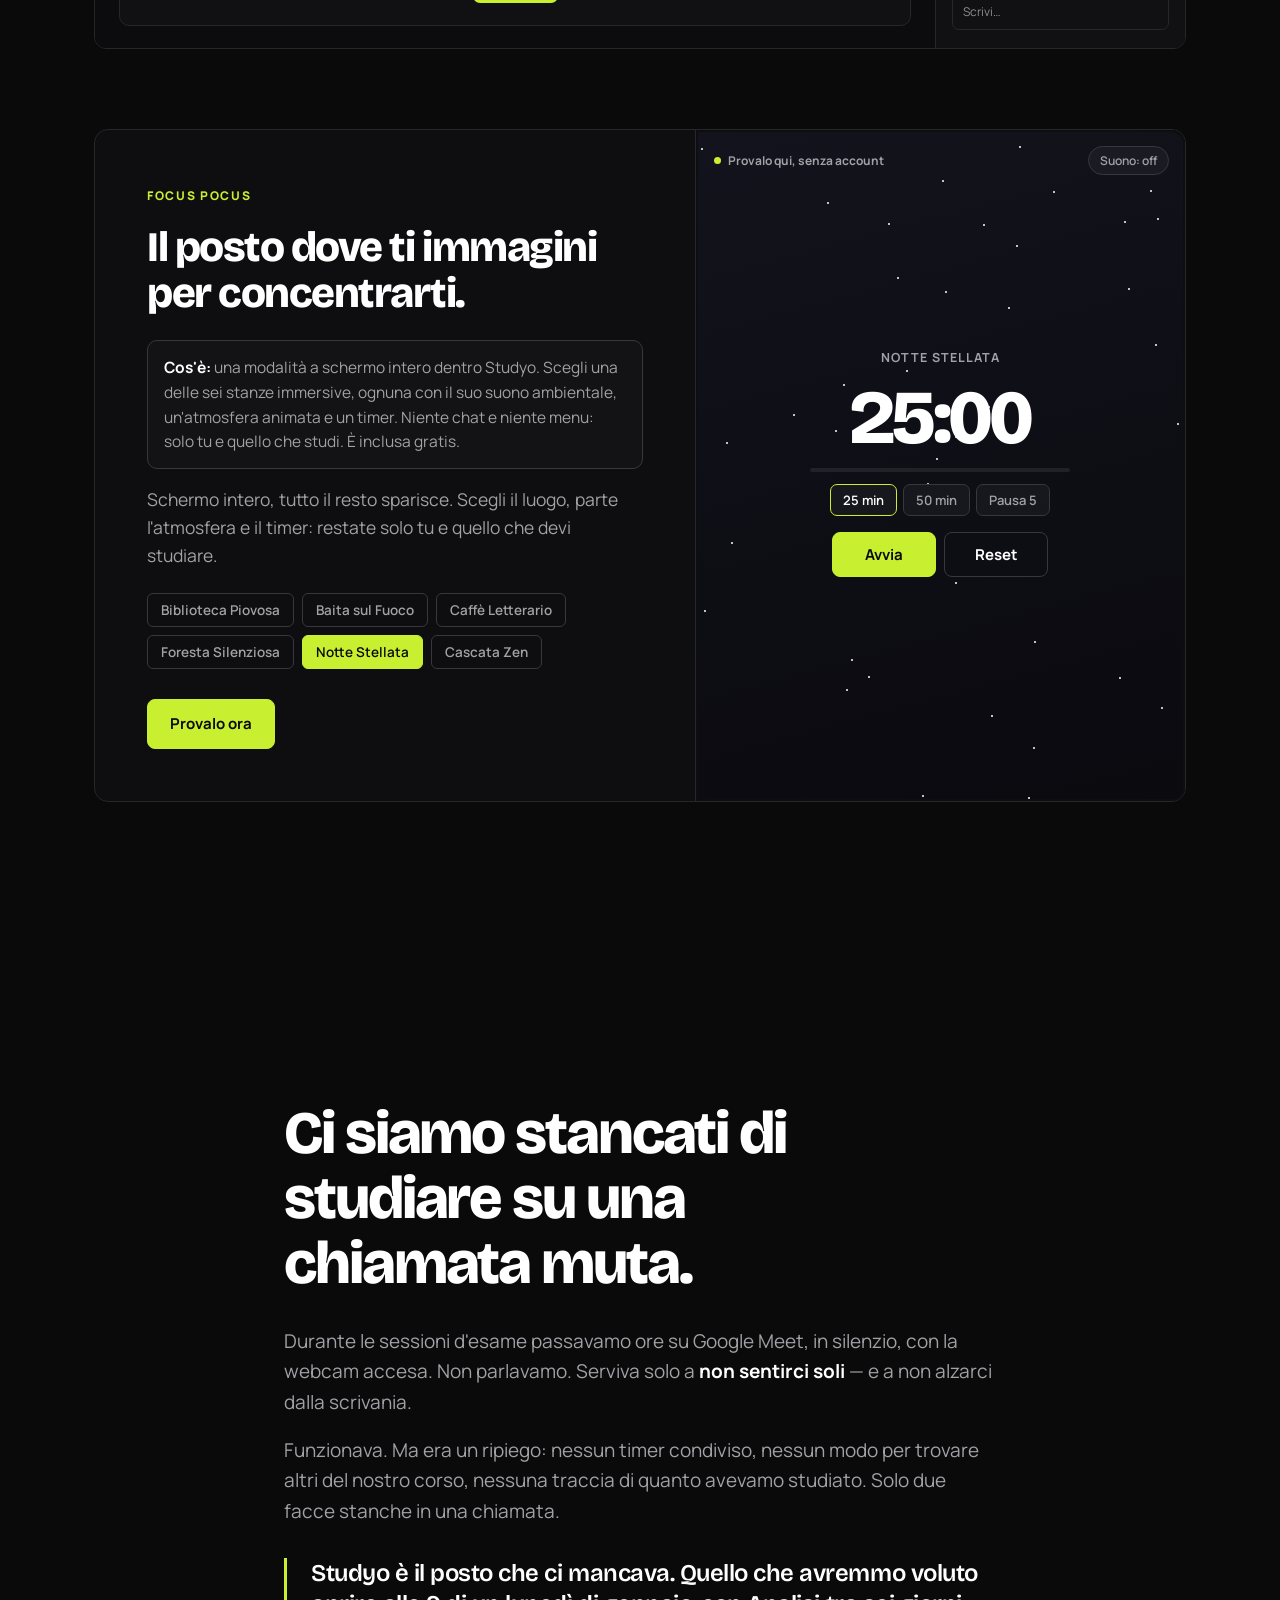
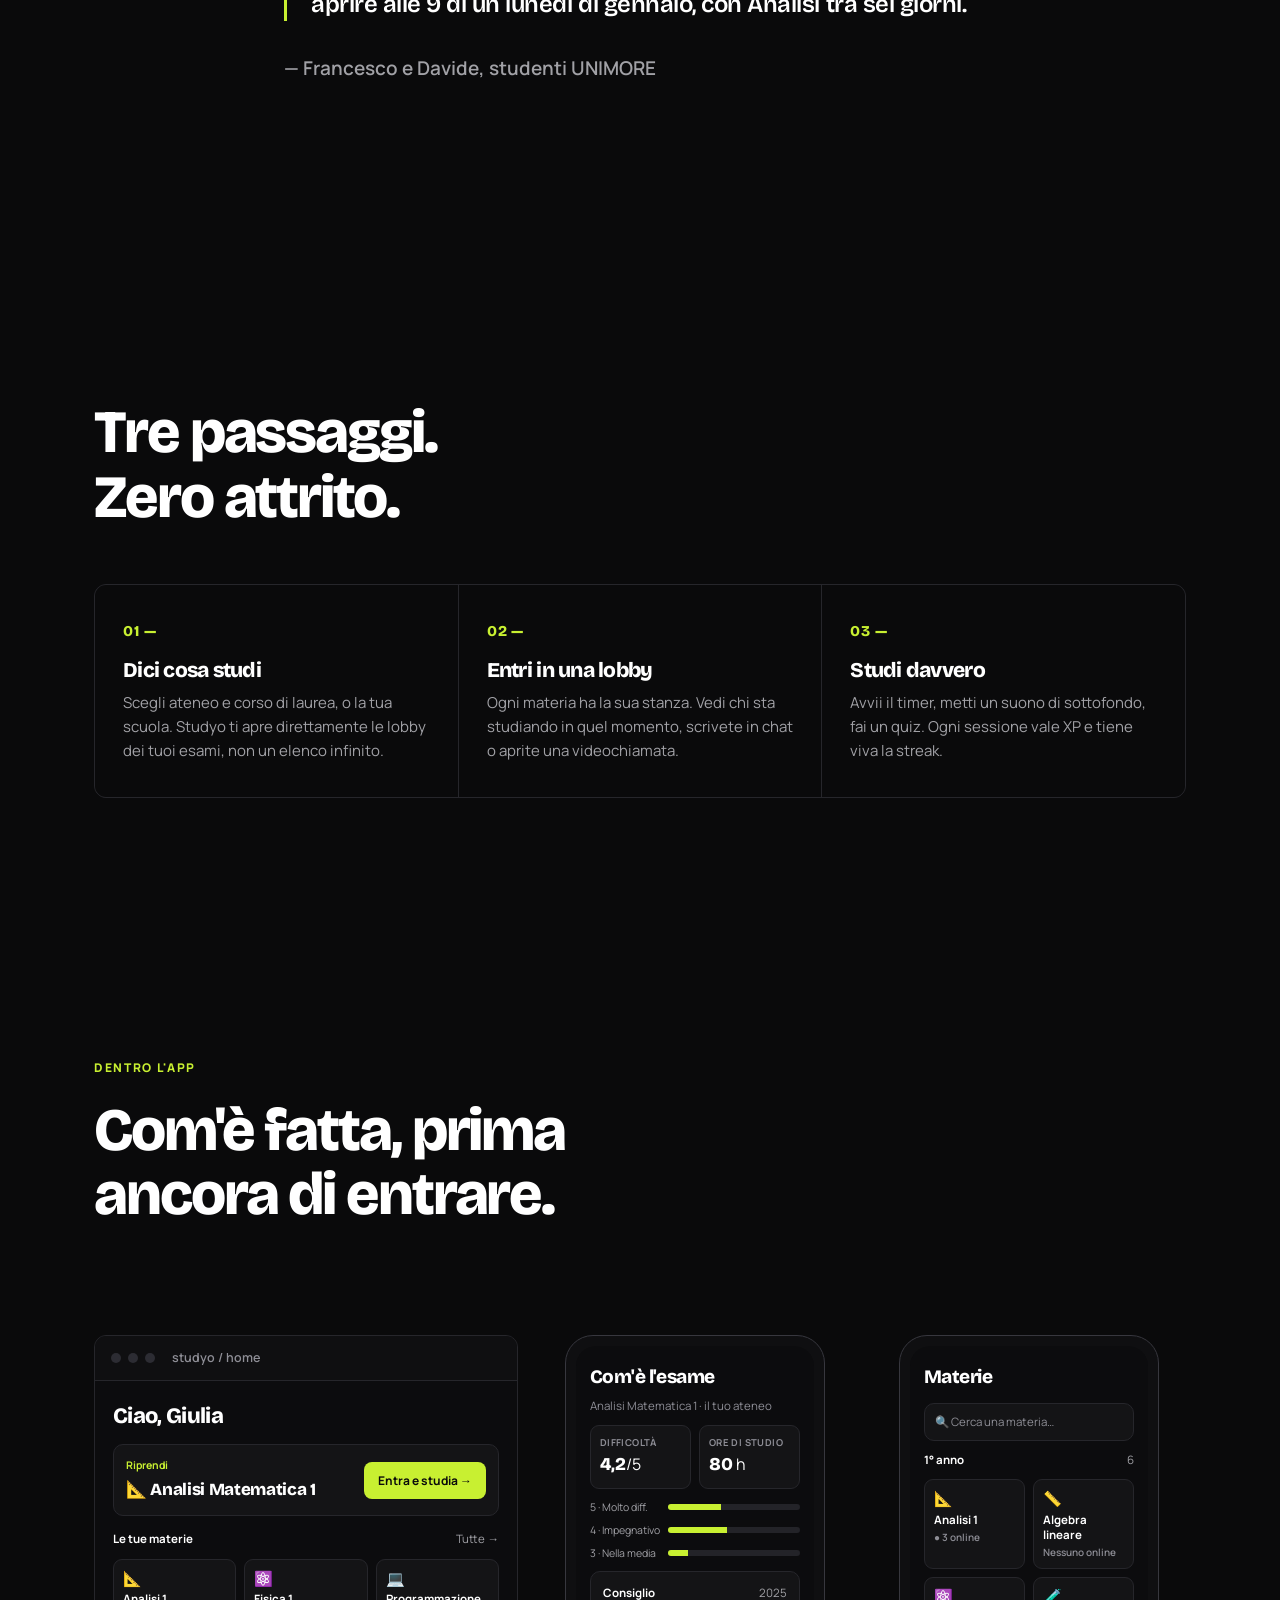
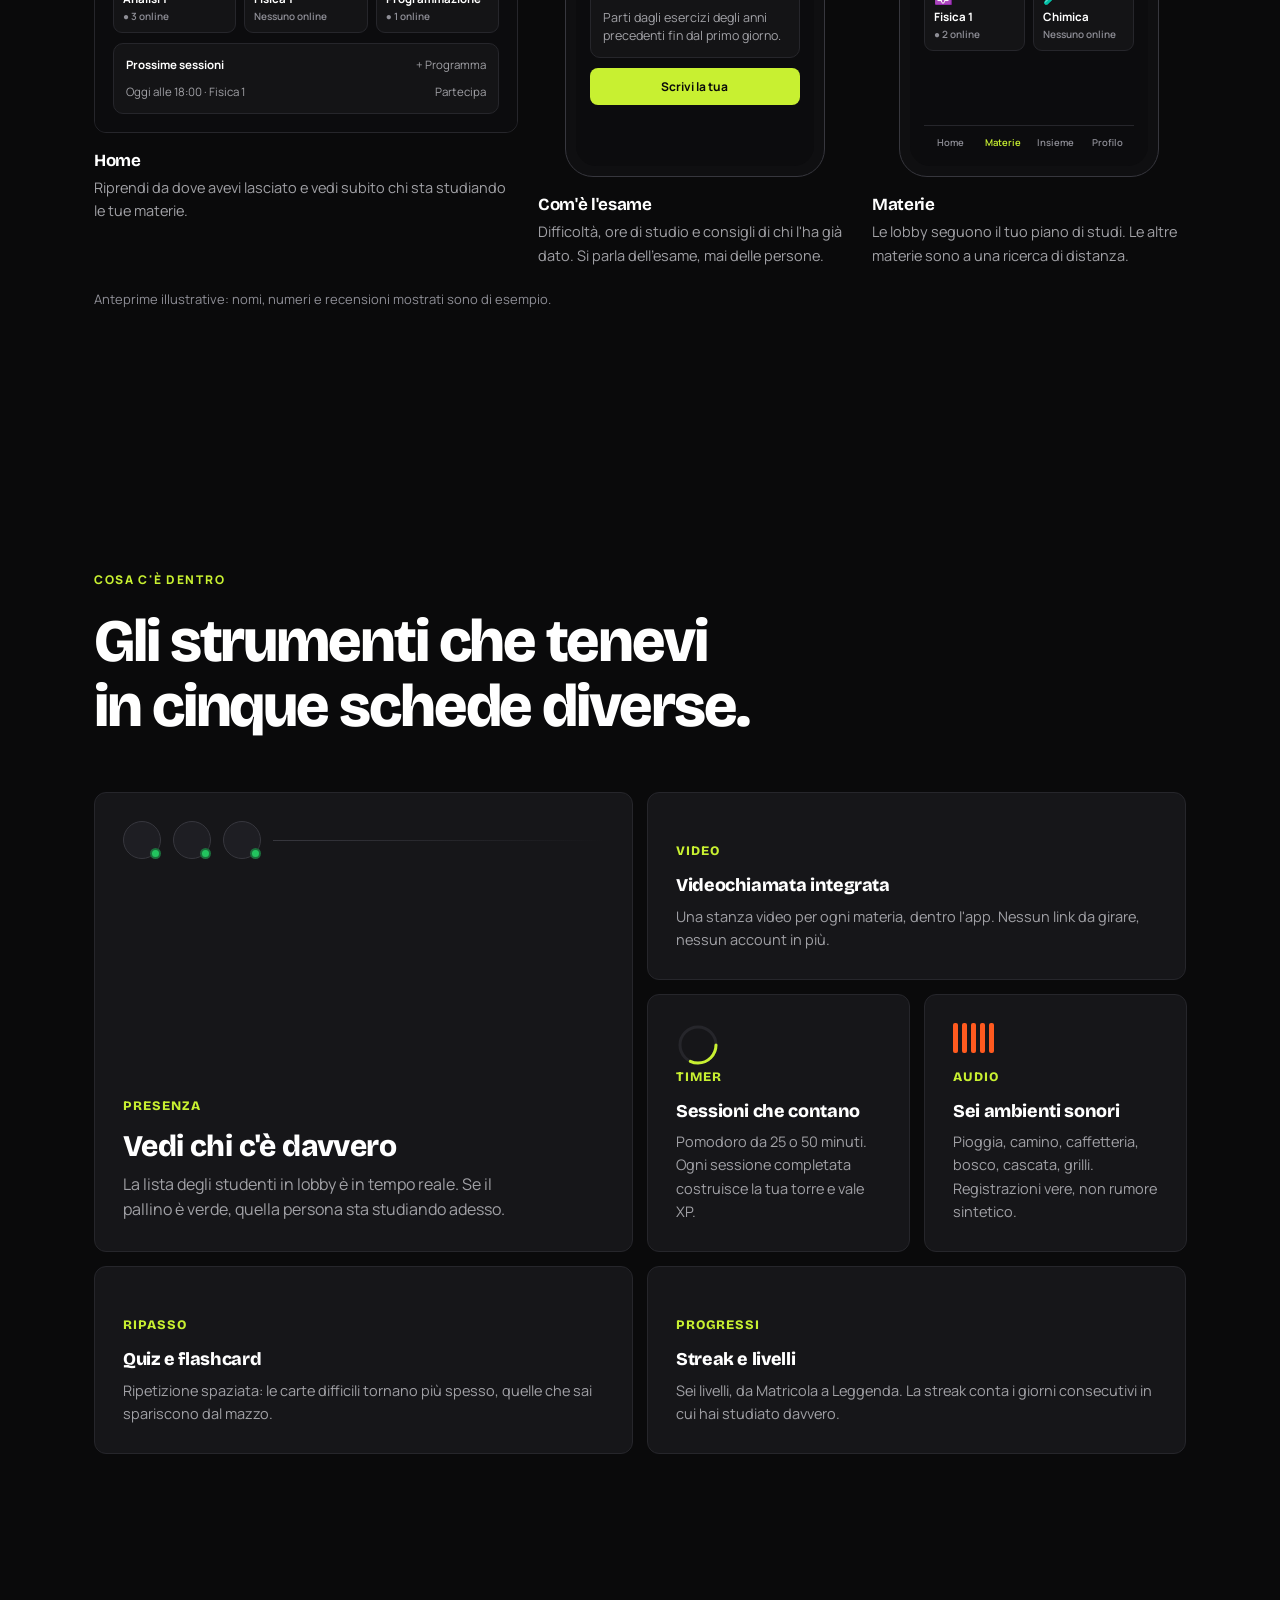
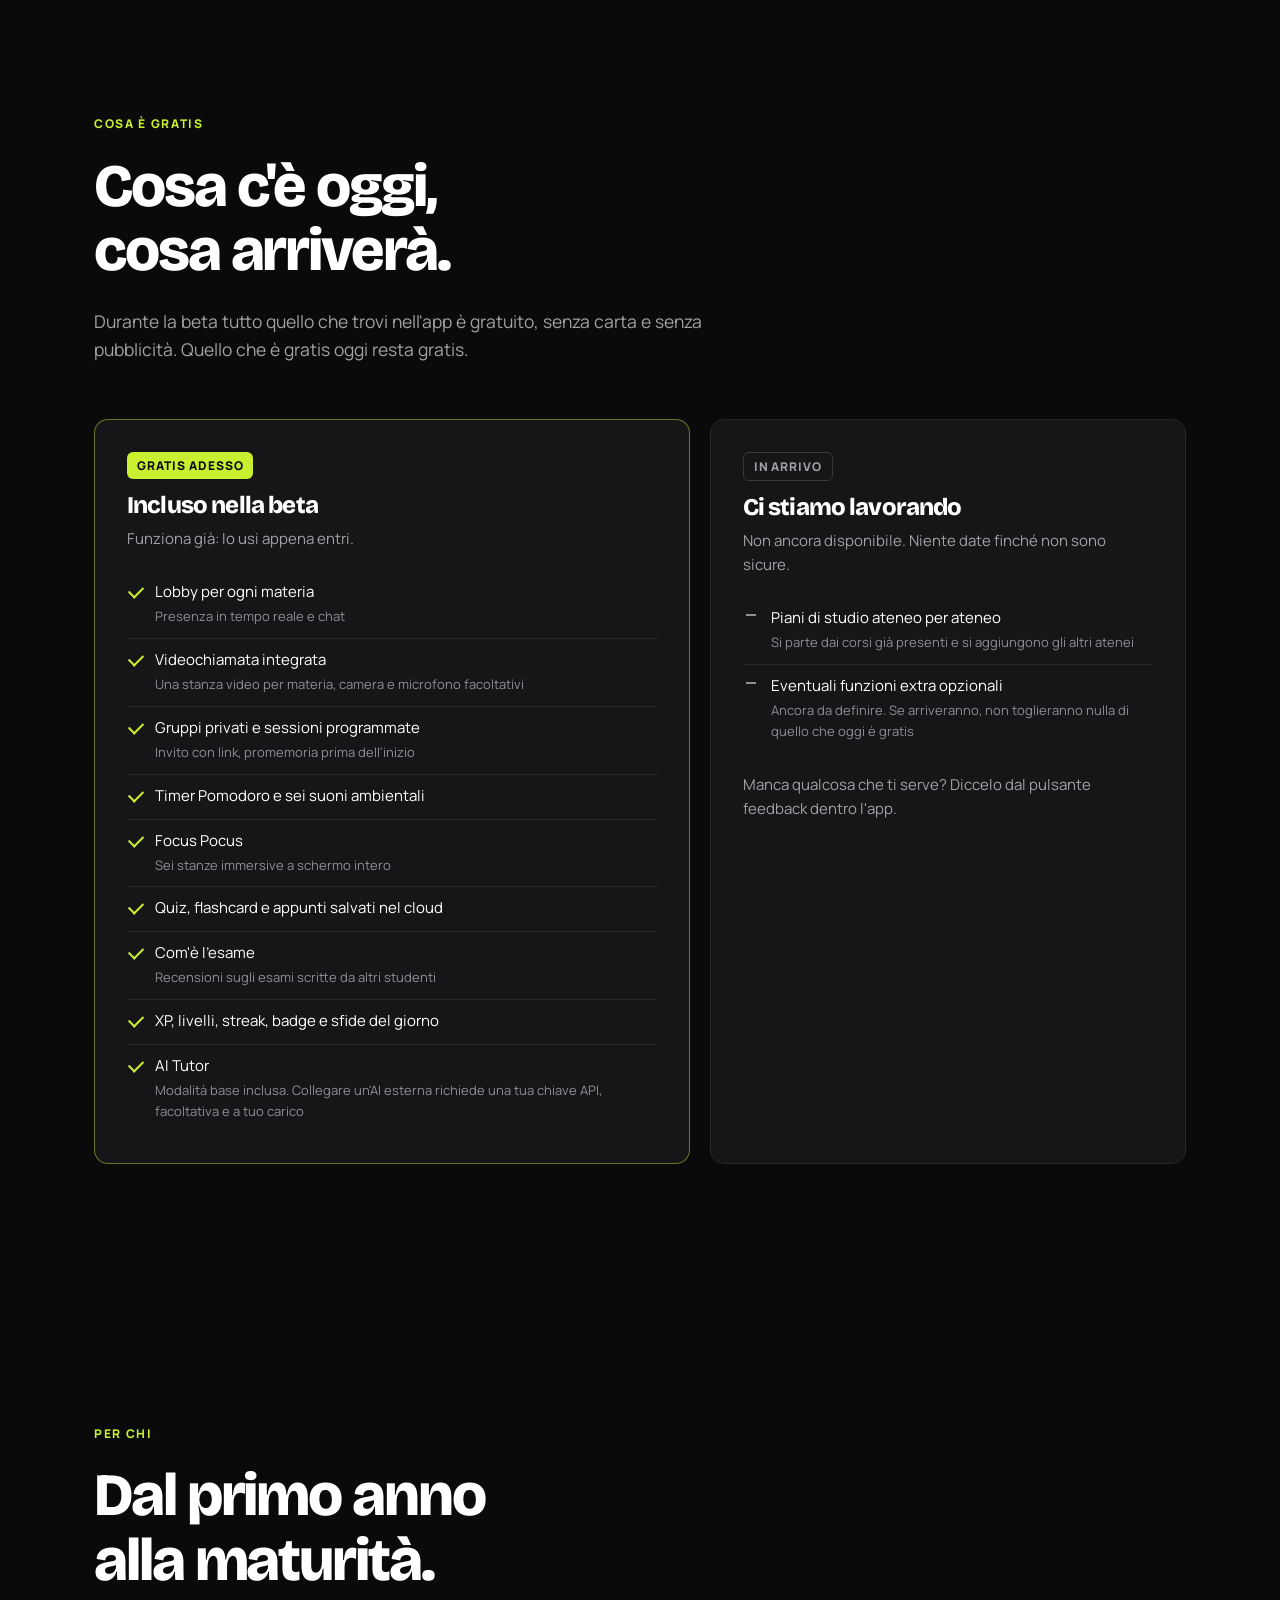
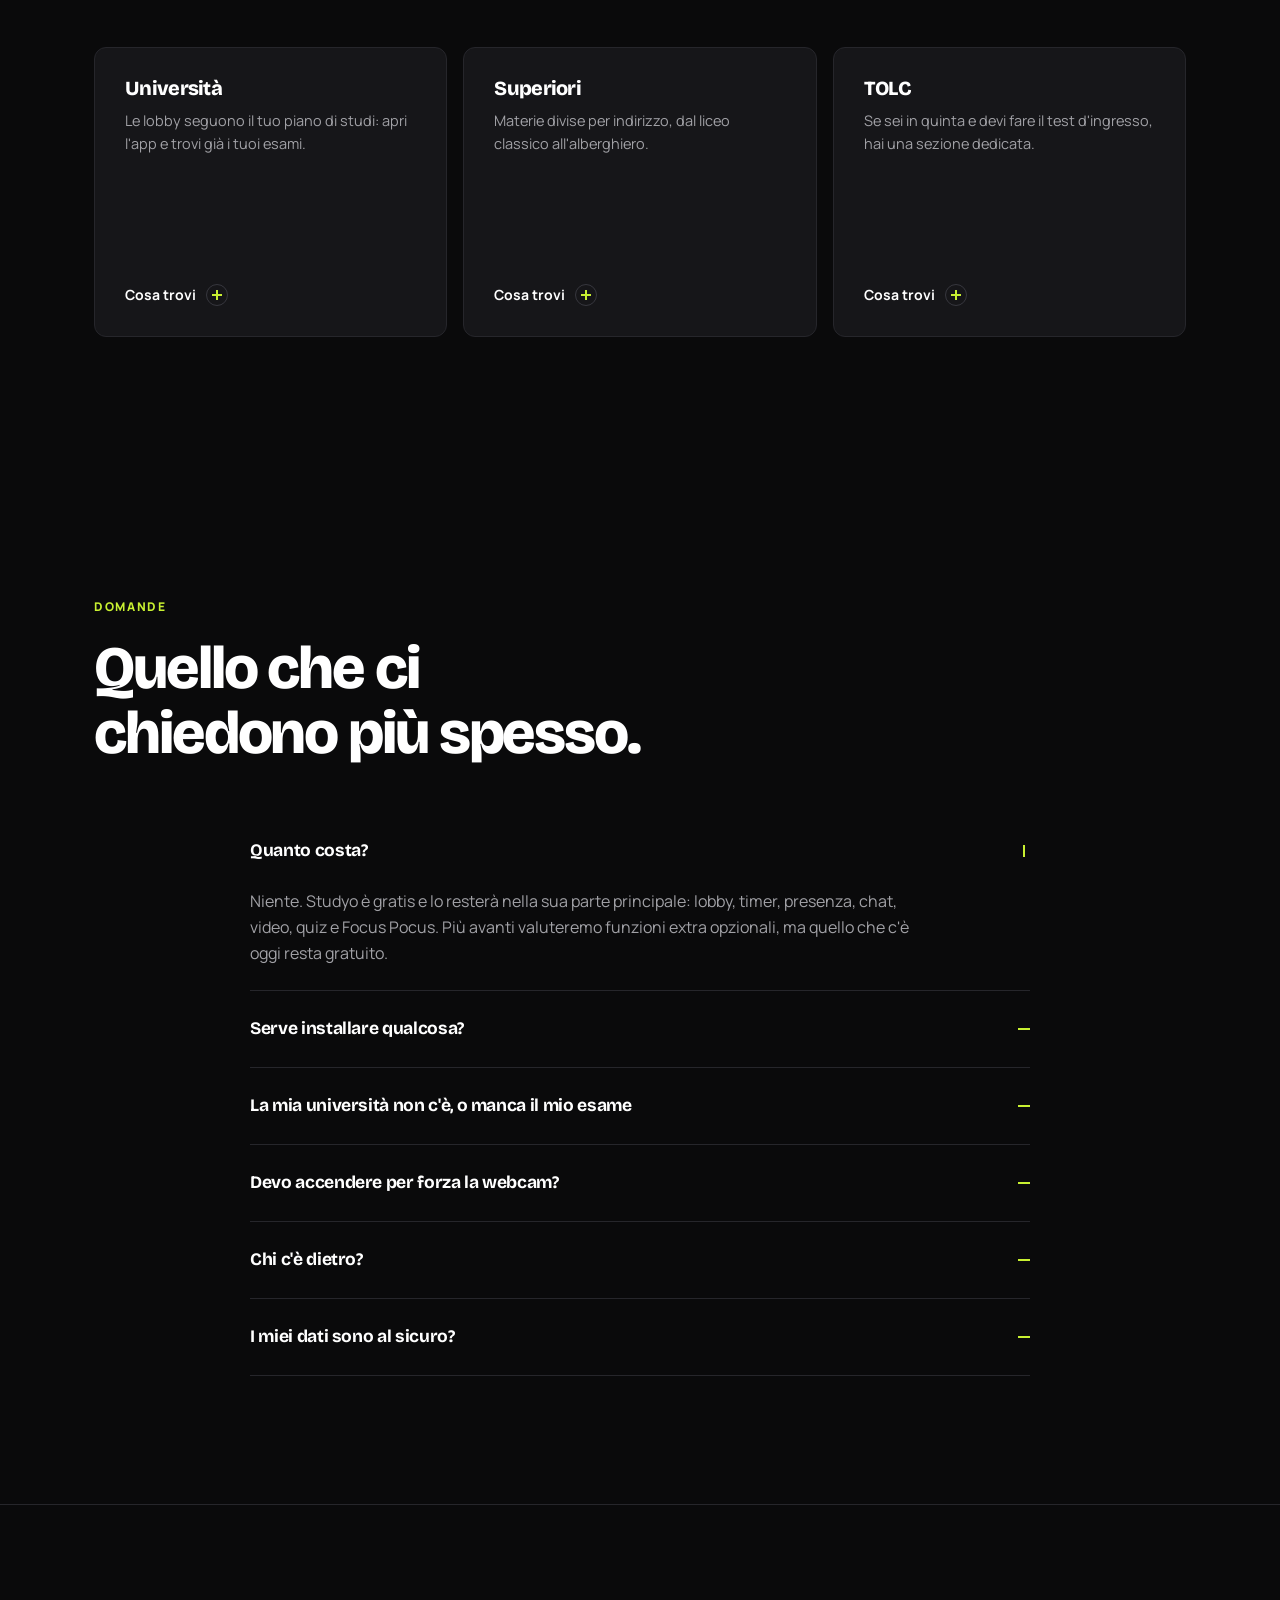
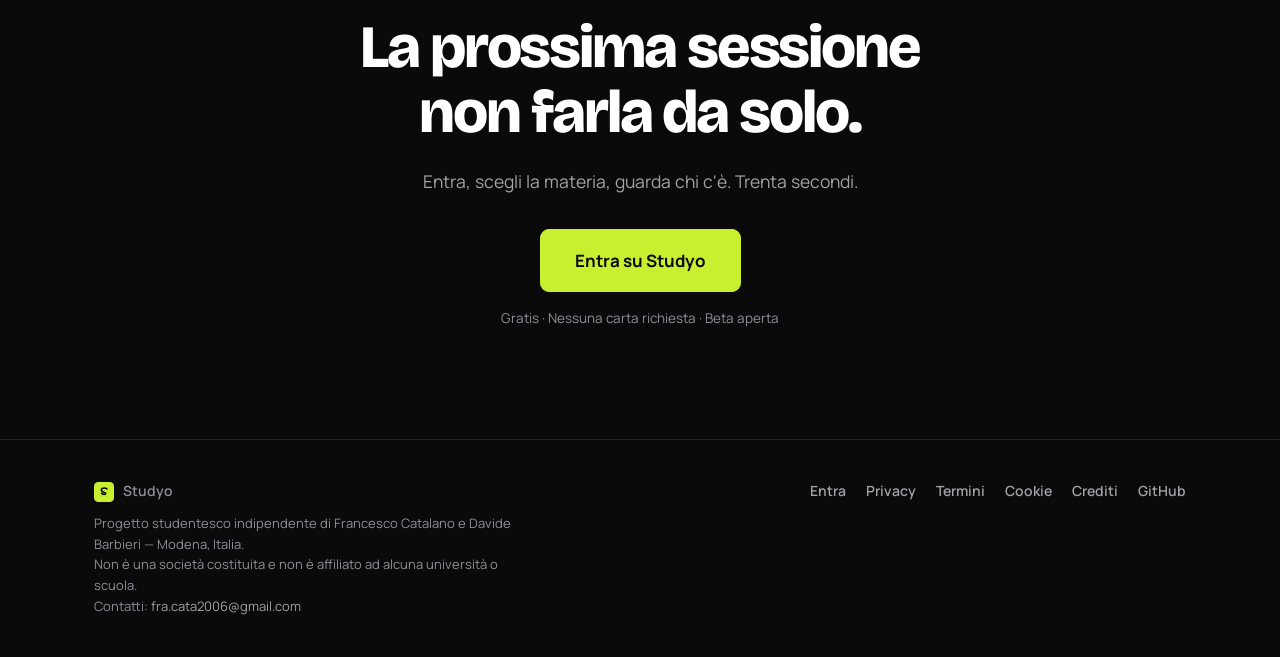
==== commit f513048e: "Brand A5: via i residui viola e indaco 21 colori fuori palette in style.css, piu layout.css, landing" ====
--- a/index.html
+++ b/index.html
@@ -255,11 +255,11 @@
 .fp-def{margin-top:18px;padding:14px 16px;border:1px solid var(--line-2);border-radius:10px;background:rgba(255,255,255,.02);color:var(--muted);font-size:15.5px;max-width:560px}
 .fp-def strong{color:var(--text)}
 
-.fp-teaser{display:flex;align-items:center;gap:14px;margin-top:28px;max-width:640px;padding:14px 18px;border:1px solid #2E2548;border-radius:12px;background:linear-gradient(100deg,#17122A,#111113 75%);color:var(--muted);font-size:15px;line-height:1.45;transition:border-color .18s}
-.fp-teaser:hover{border-color:#4A3B78}
+.fp-teaser{display:flex;align-items:center;gap:14px;margin-top:28px;max-width:640px;padding:14px 18px;border:1px solid rgba(200,240,49,.22);border-radius:12px;background:linear-gradient(100deg,rgba(200,240,49,.07),#111113 75%);color:var(--muted);font-size:15px;line-height:1.45;transition:border-color .18s}
+.fp-teaser:hover{border-color:rgba(200,240,49,.45)}
 .fp-teaser strong{color:var(--text)}
 .fp-teaser-icon{font-size:24px}
-.fp-teaser-more{margin-left:auto;font-weight:700;color:#C9B6FF;white-space:nowrap}
+.fp-teaser-more{margin-left:auto;font-weight:700;color:var(--lime);white-space:nowrap}
 
 /* ---------- ANTEPRIME DELL'APP (mockup in HTML, sostituibili con screenshot veri) ---------- */
 .m2{display:grid;grid-template-columns:1fr 250px;min-height:360px;background:#0C0C0E;text-align:left}
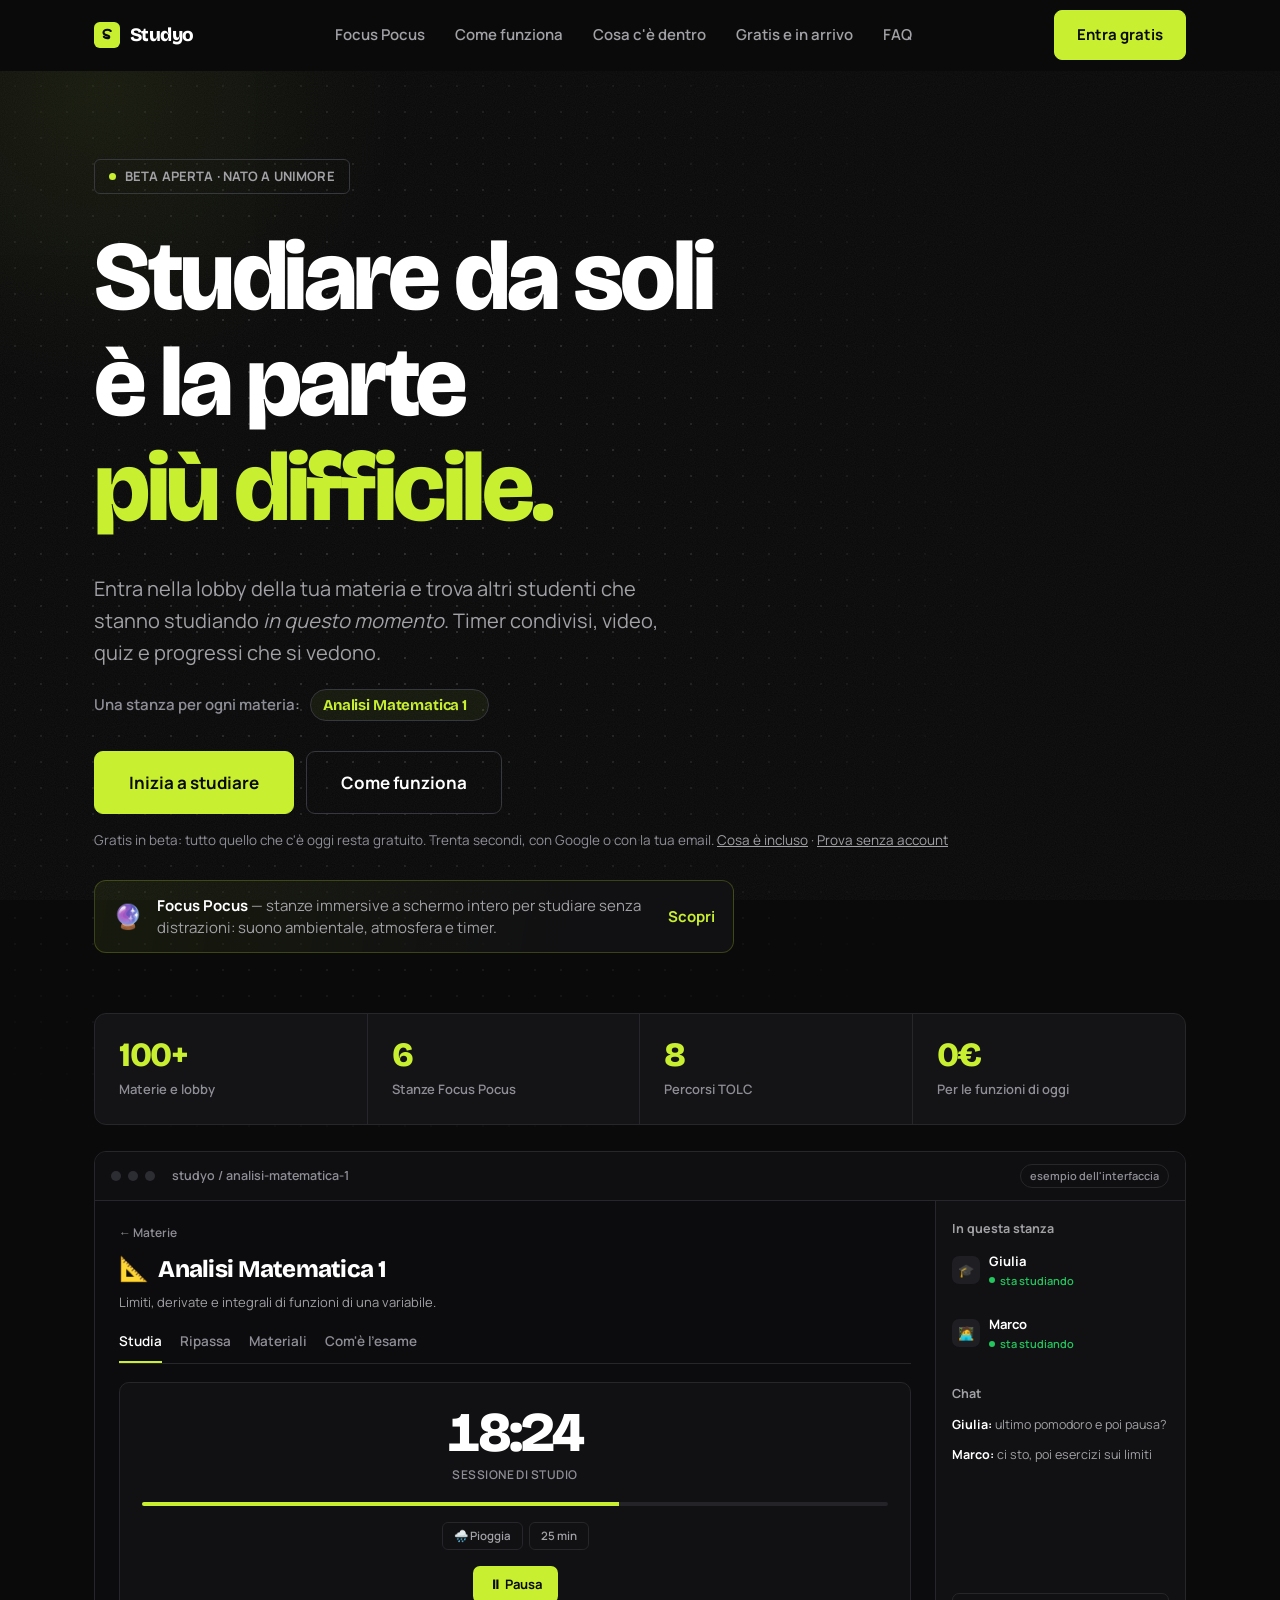
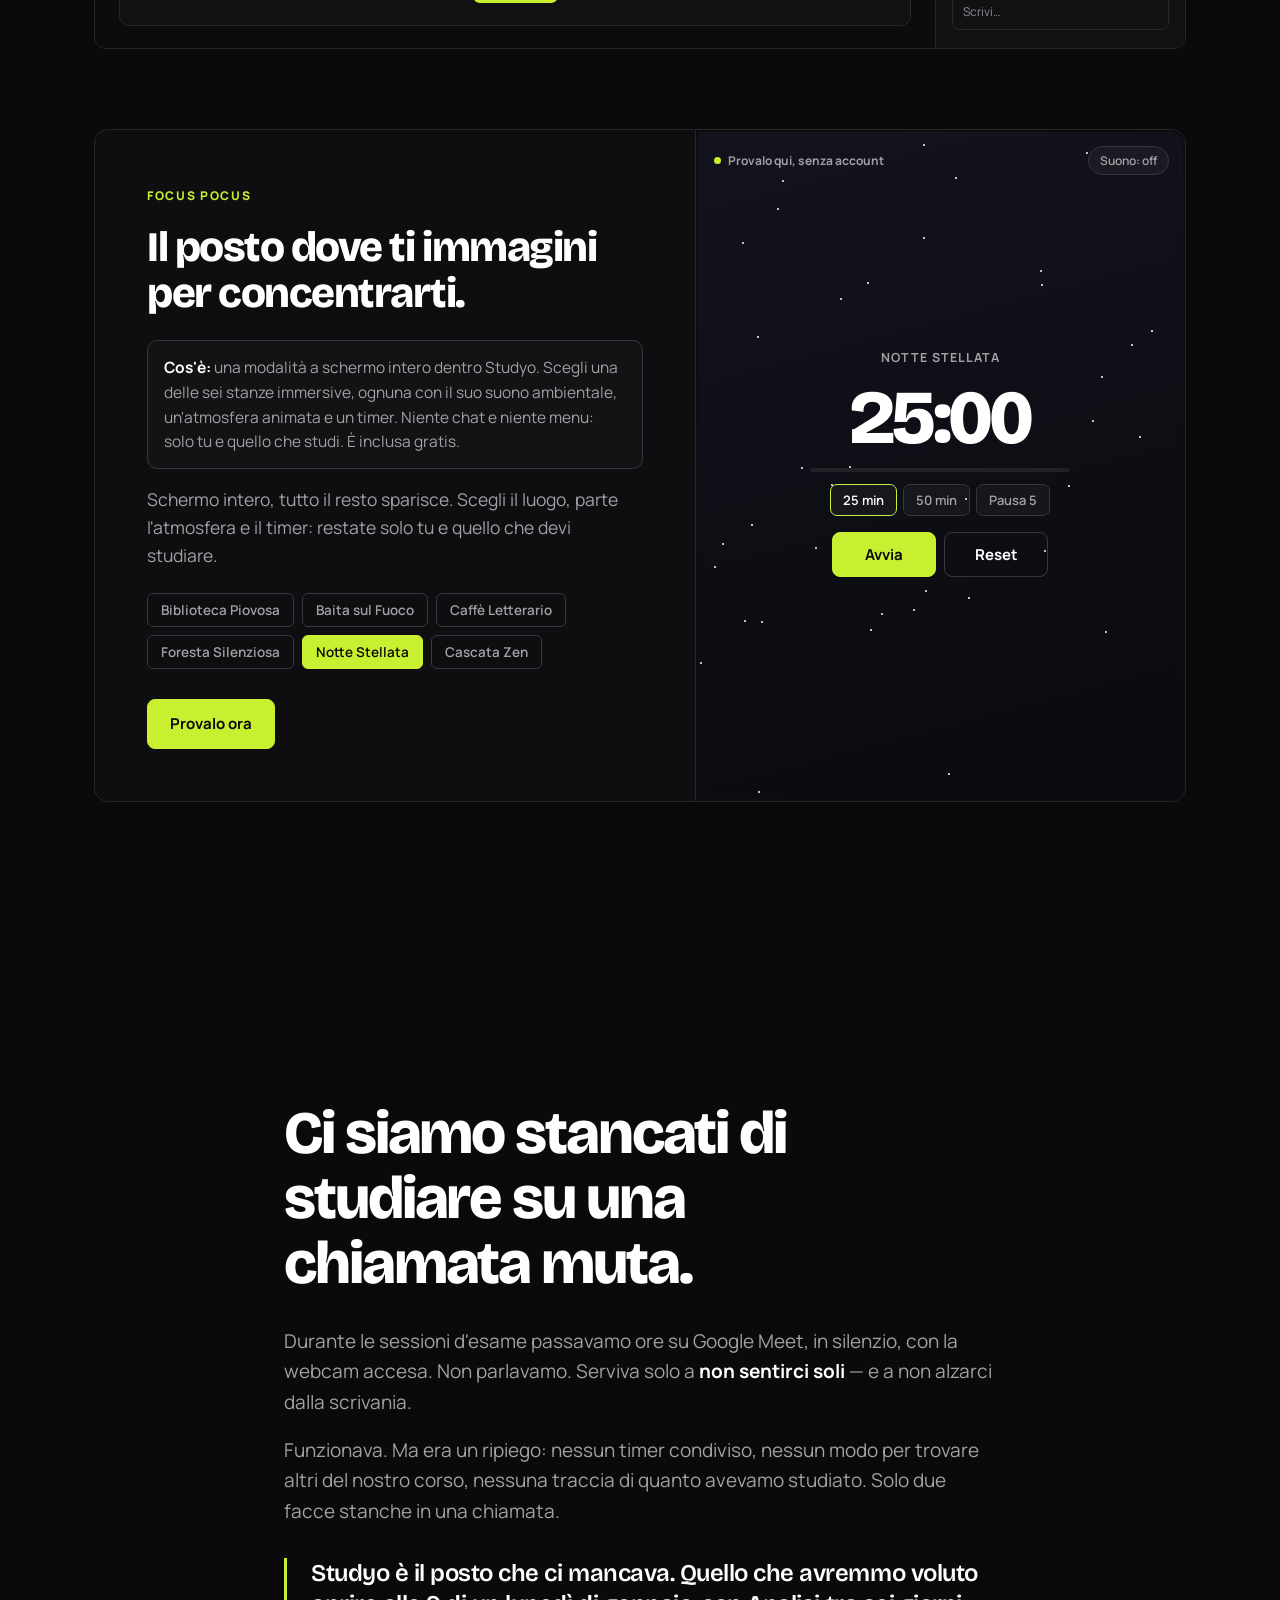
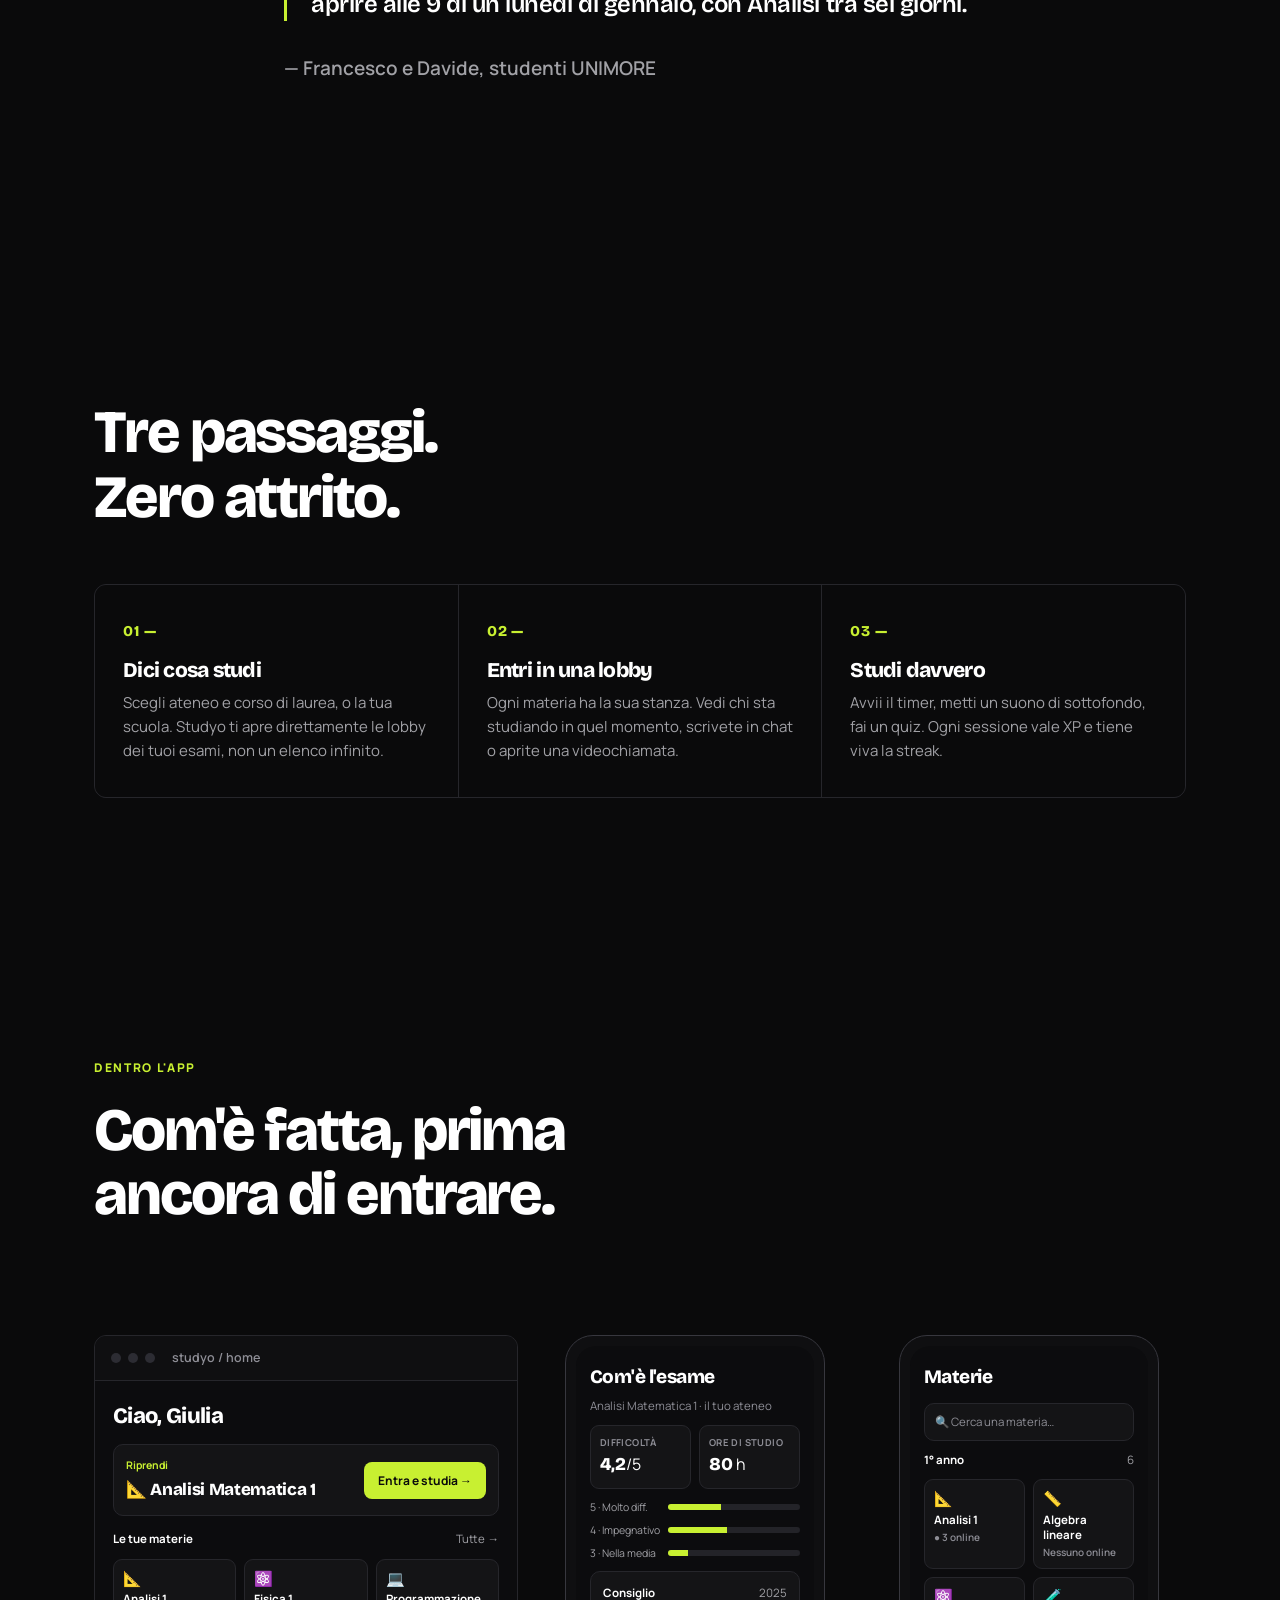
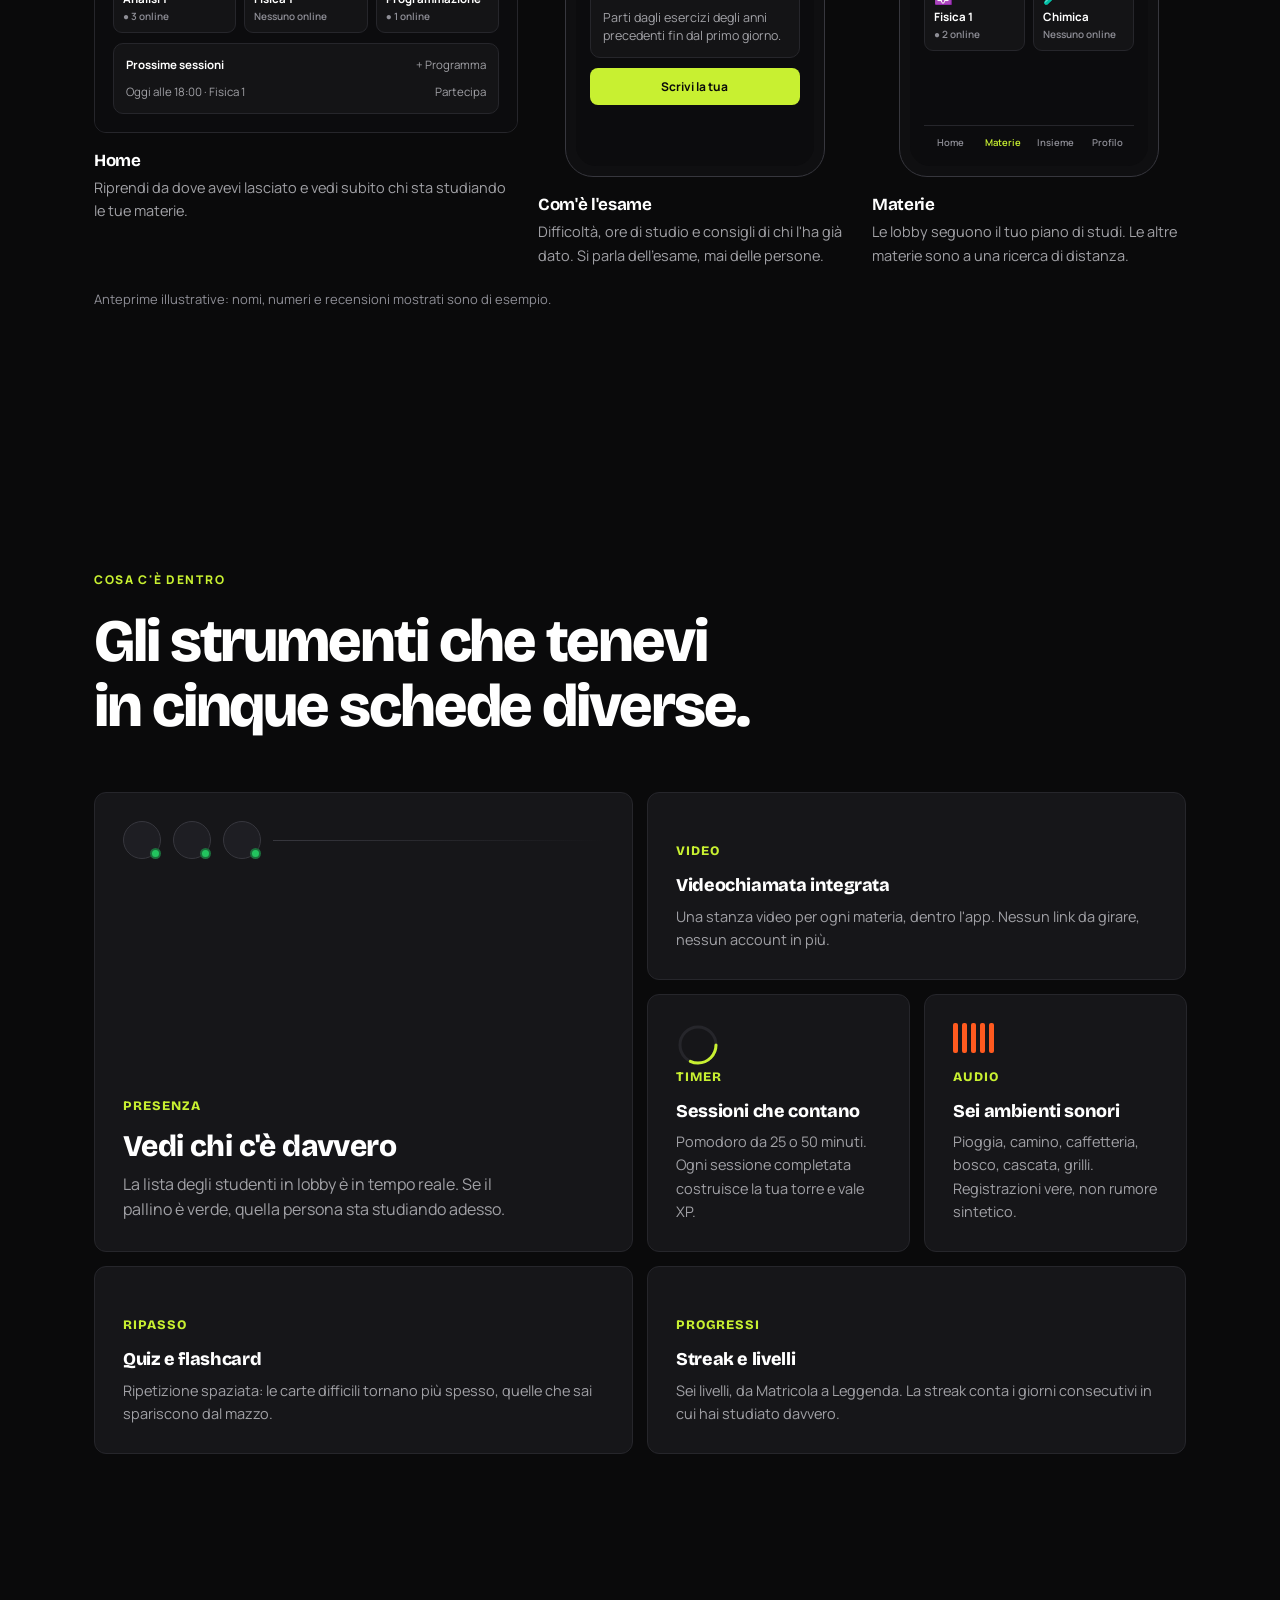
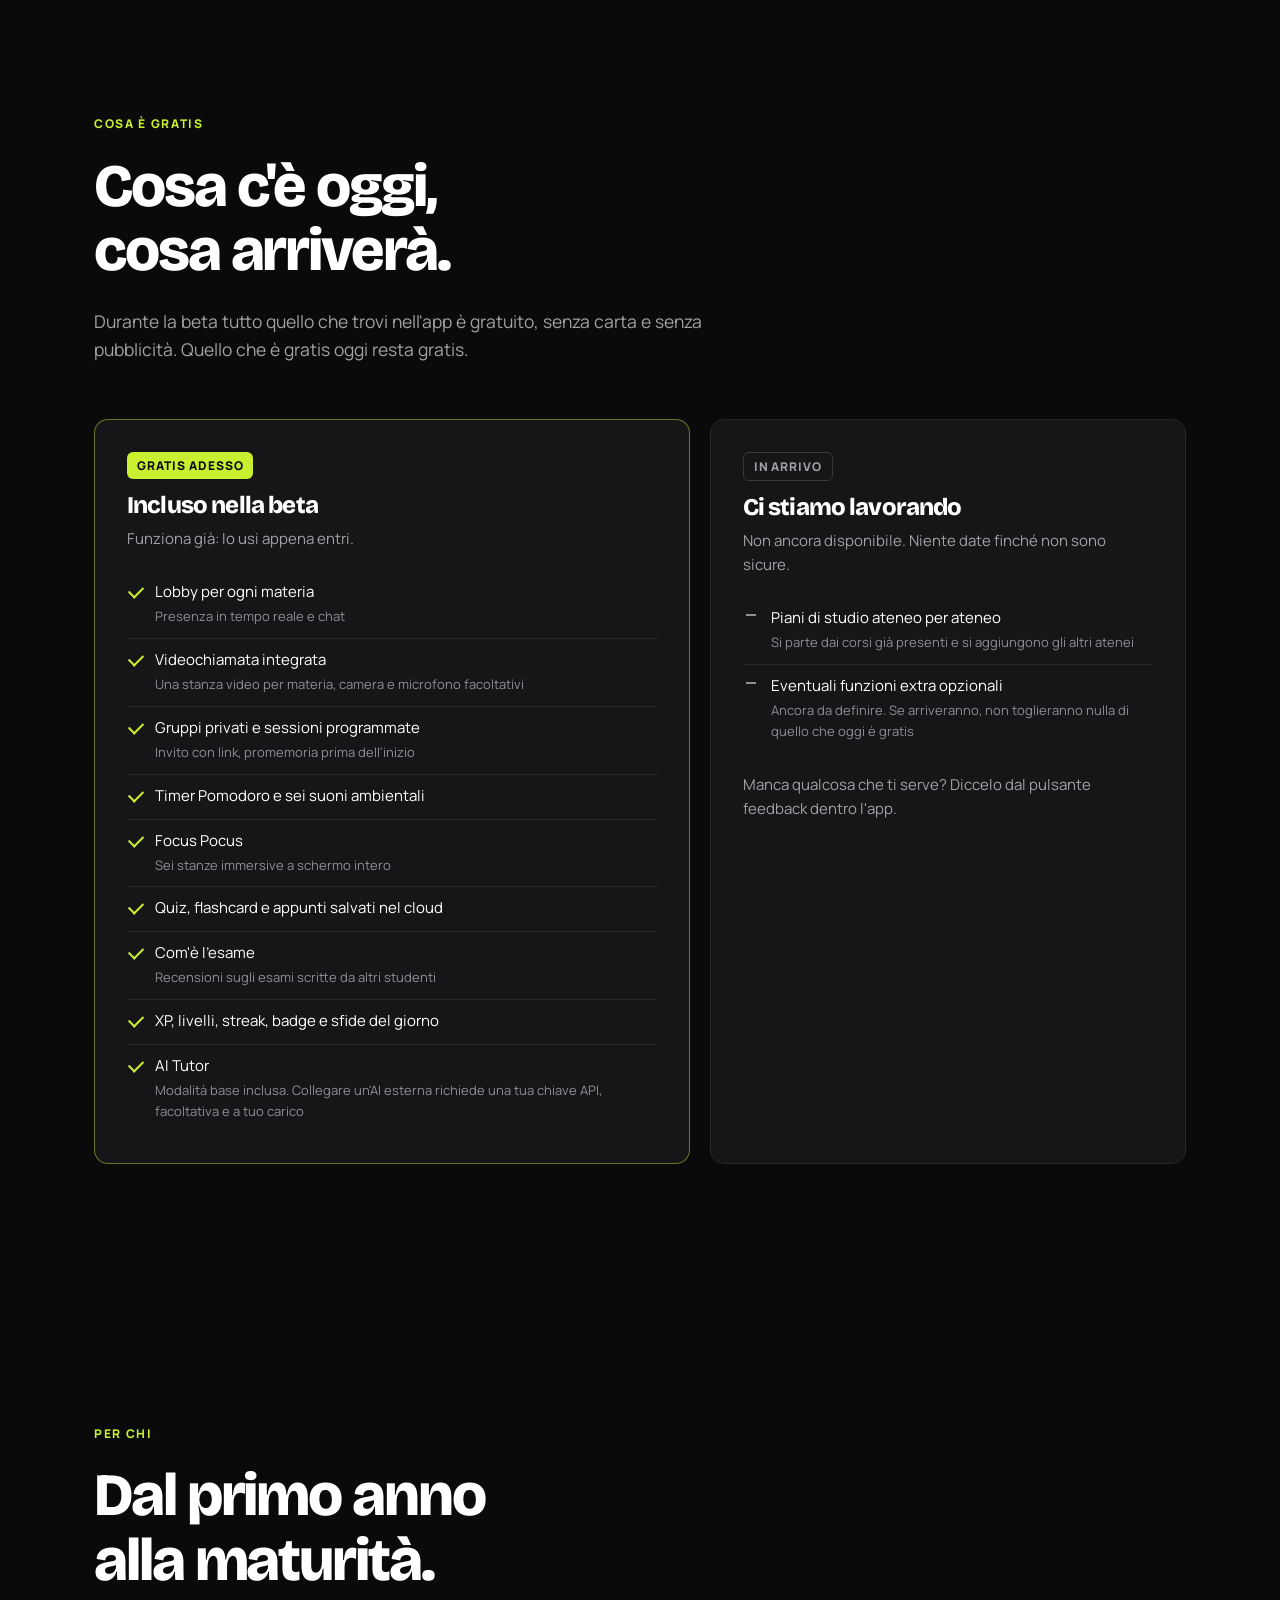
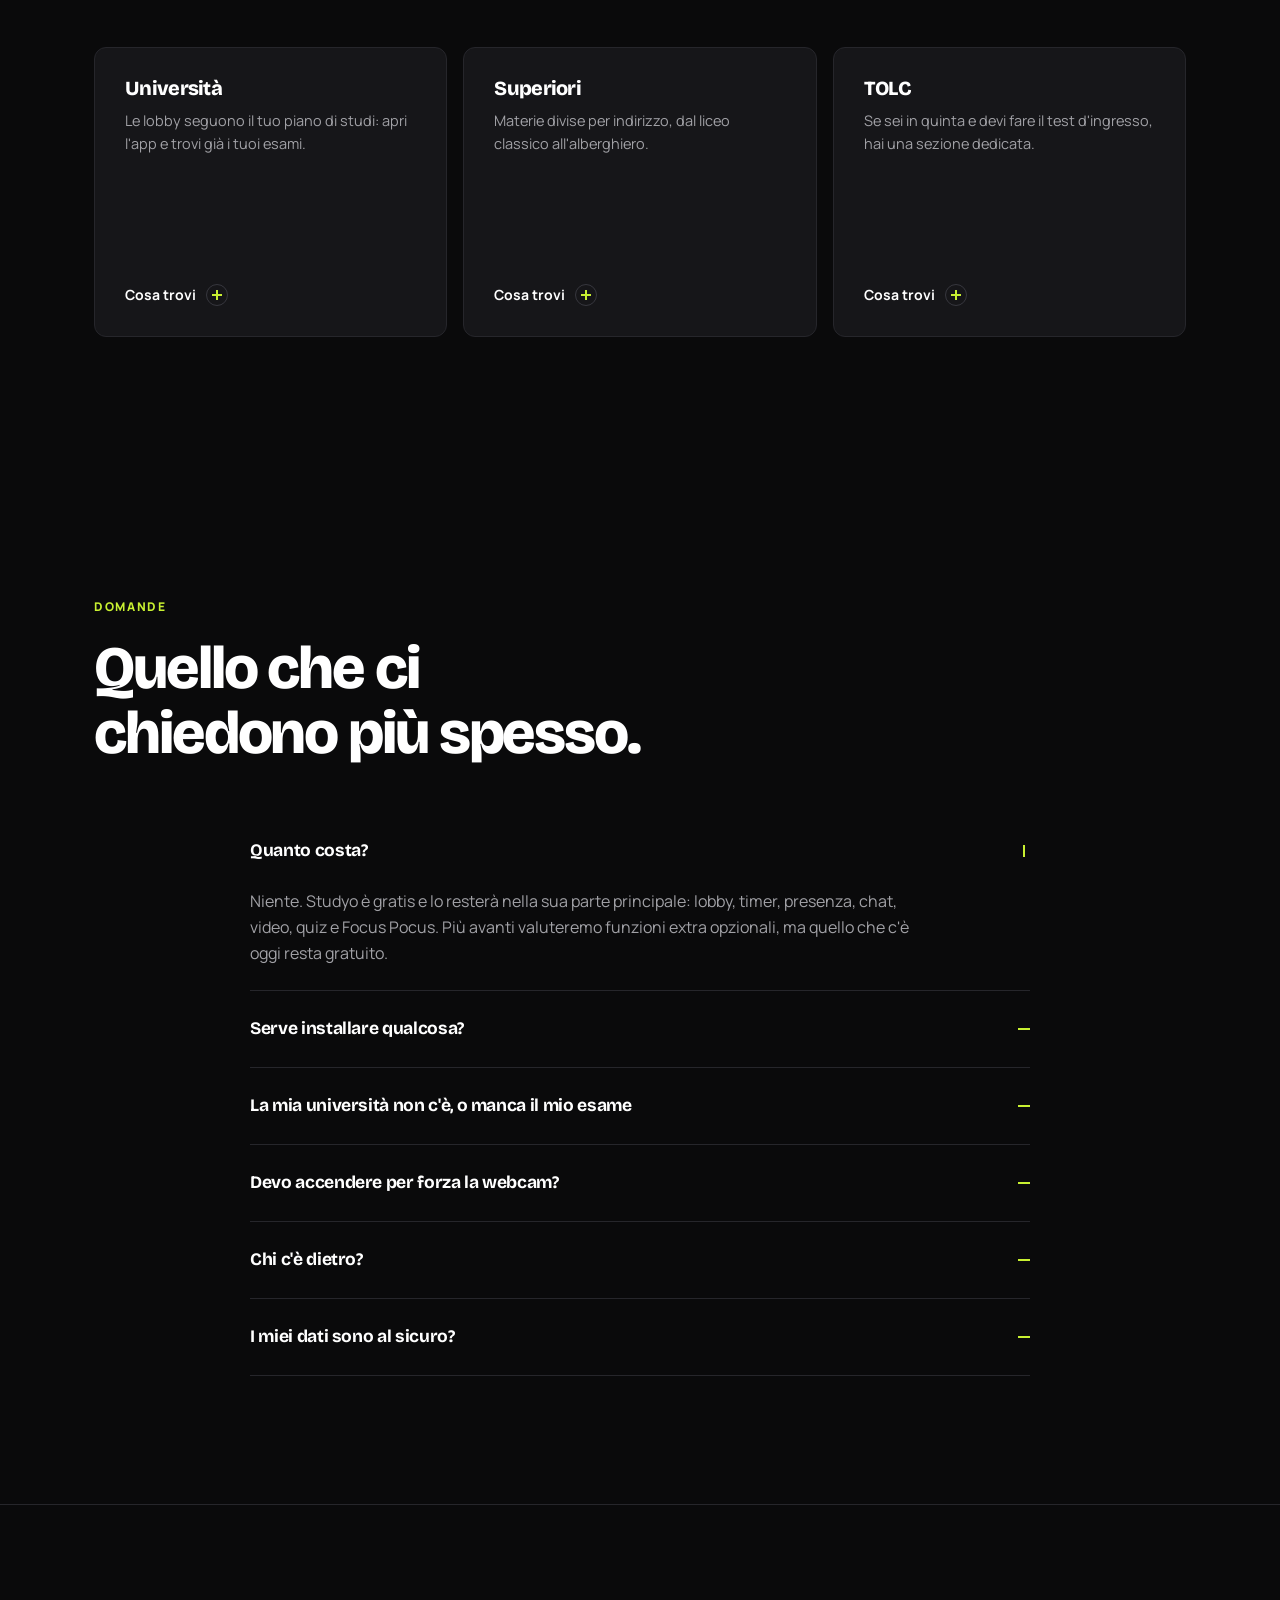
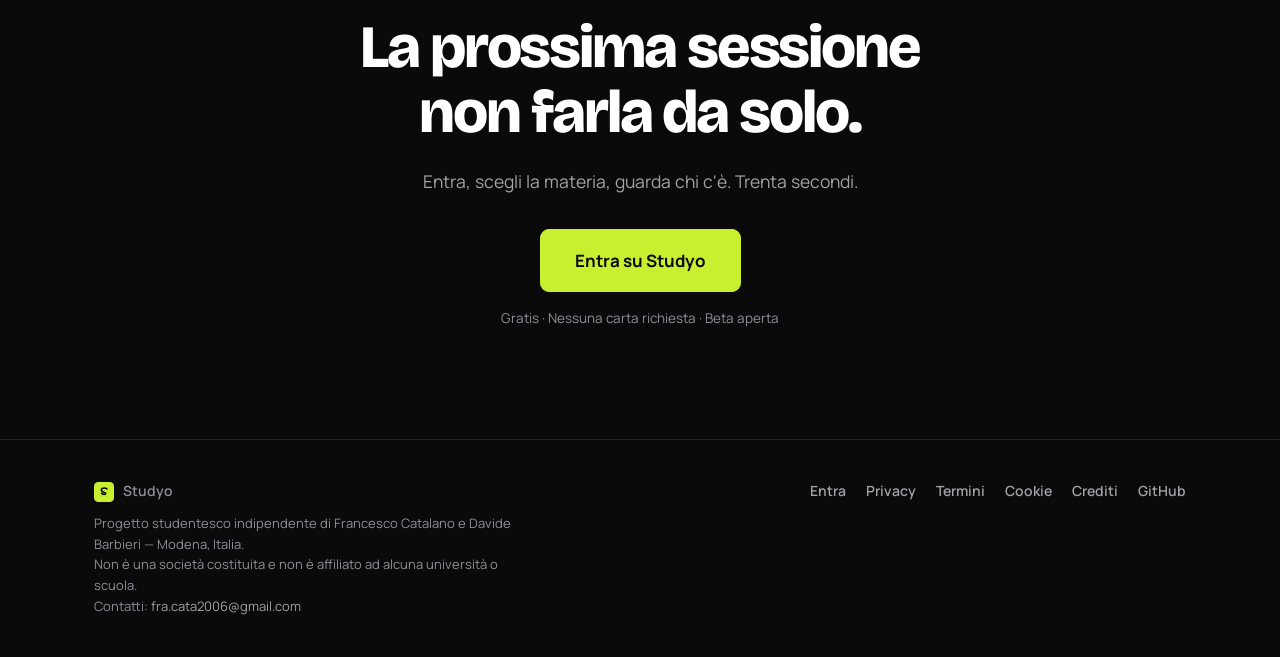
==== commit d9fe388f: "App A4: Prova senza account (solo funzioni locali) Dalla schermata di accesso o dal link ?prova=1 de" ====
--- a/index.html
+++ b/index.html
@@ -412,7 +412,7 @@
       <a href="app.html" class="btn btn-lime btn-xl magnetic">Inizia a studiare</a>
       <a href="#come" class="btn btn-out btn-xl magnetic">Come funziona</a>
     </div>
-    <p class="micro">Gratis in beta: tutto quello che c'è oggi resta gratuito. Trenta secondi, con Google o con la tua email. <a href="#gratis" style="color:var(--muted);text-decoration:underline">Cosa è incluso</a></p>
+    <p class="micro">Gratis in beta: tutto quello che c'è oggi resta gratuito. Trenta secondi, con Google o con la tua email. <a href="#gratis" style="color:var(--muted);text-decoration:underline">Cosa è incluso</a> · <a href="app.html?prova=1" style="color:var(--muted);text-decoration:underline">Prova senza account</a></p>
 
     <a class="fp-teaser" href="#focus">
       <span class="fp-teaser-icon" aria-hidden="true">🔮</span>
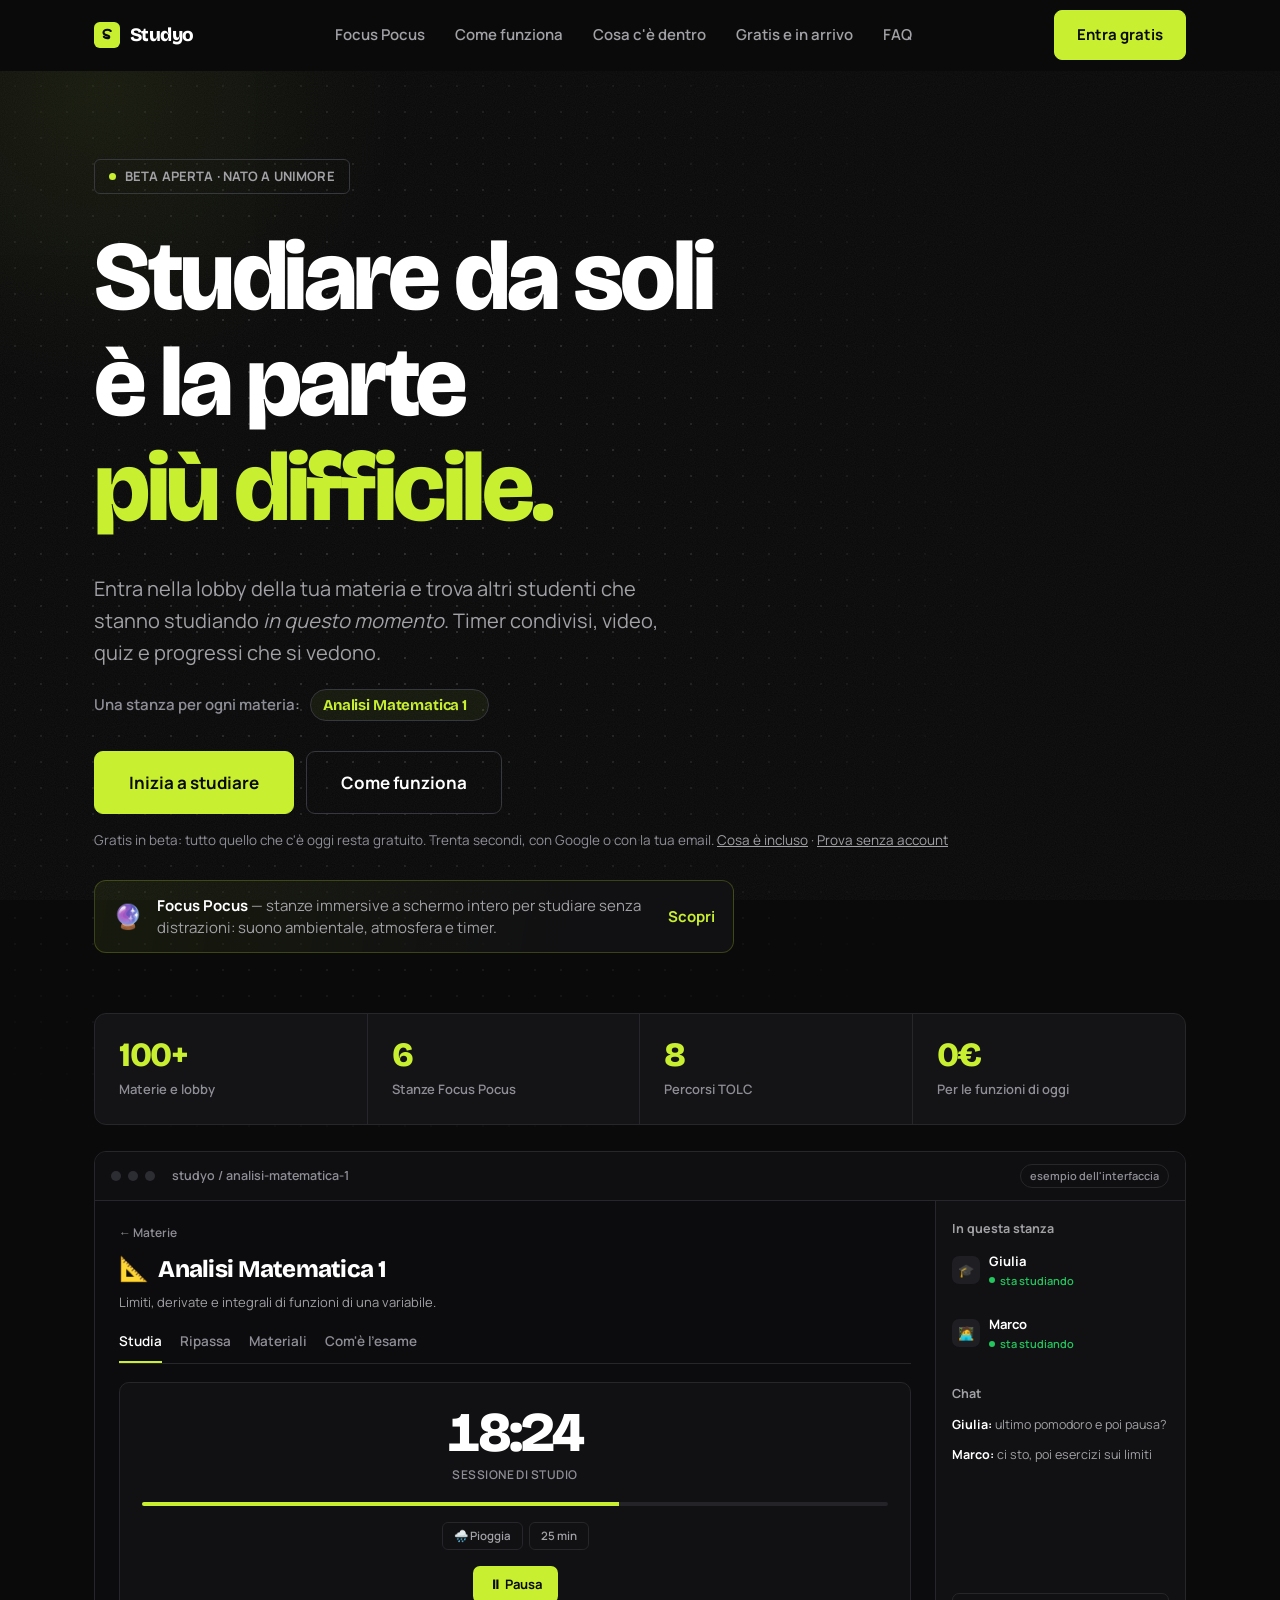
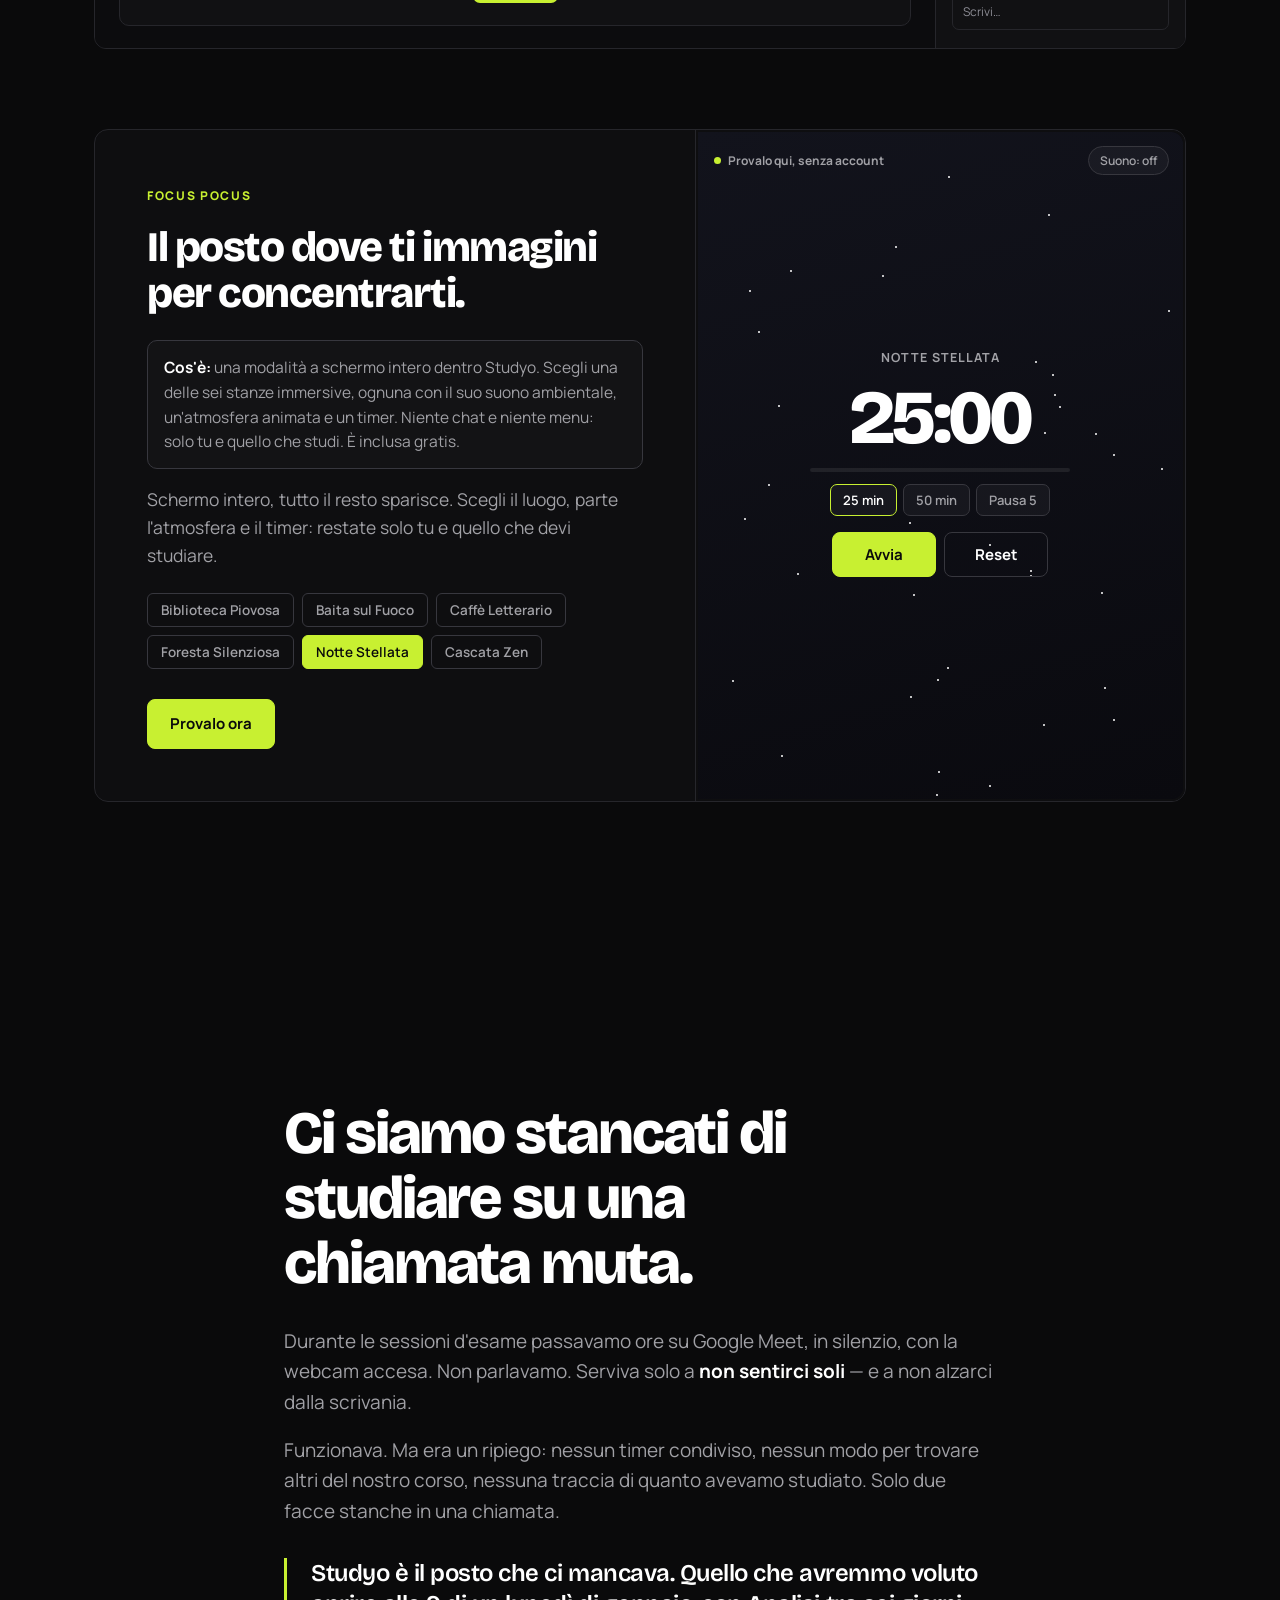
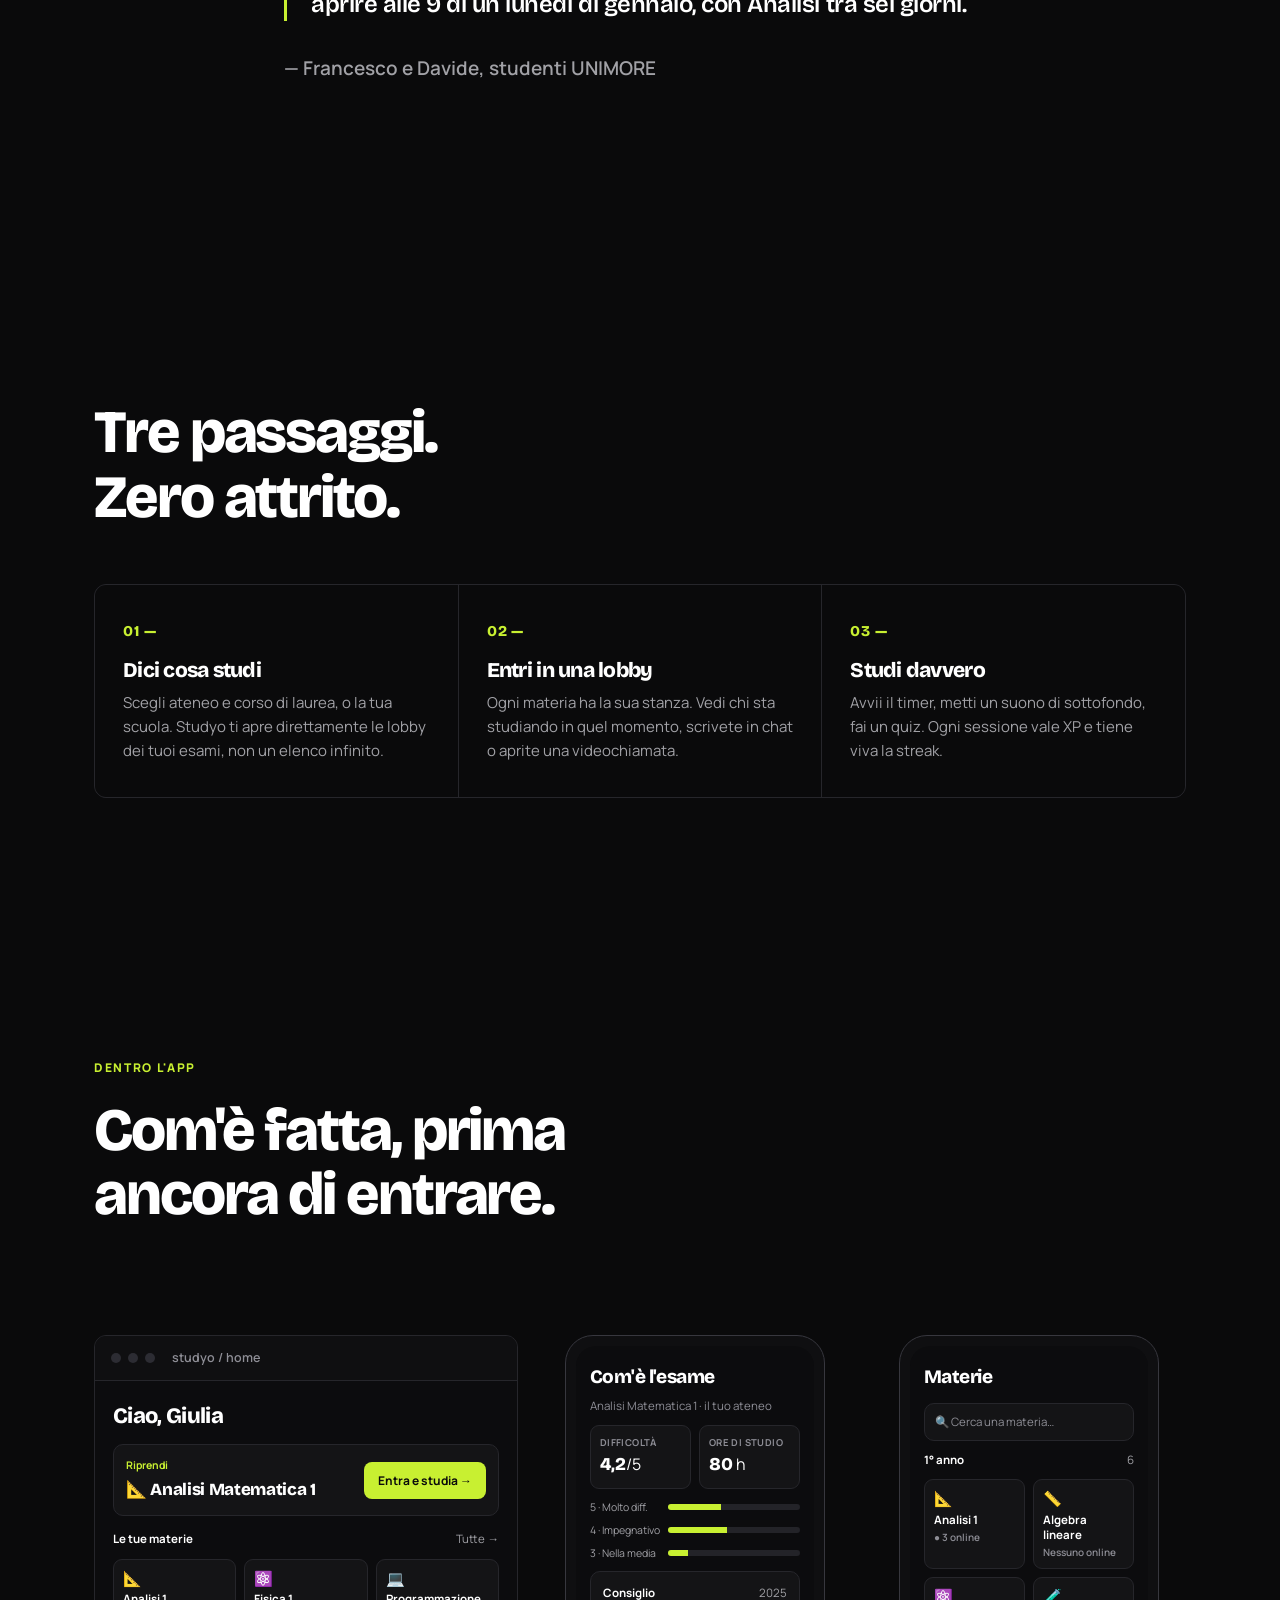
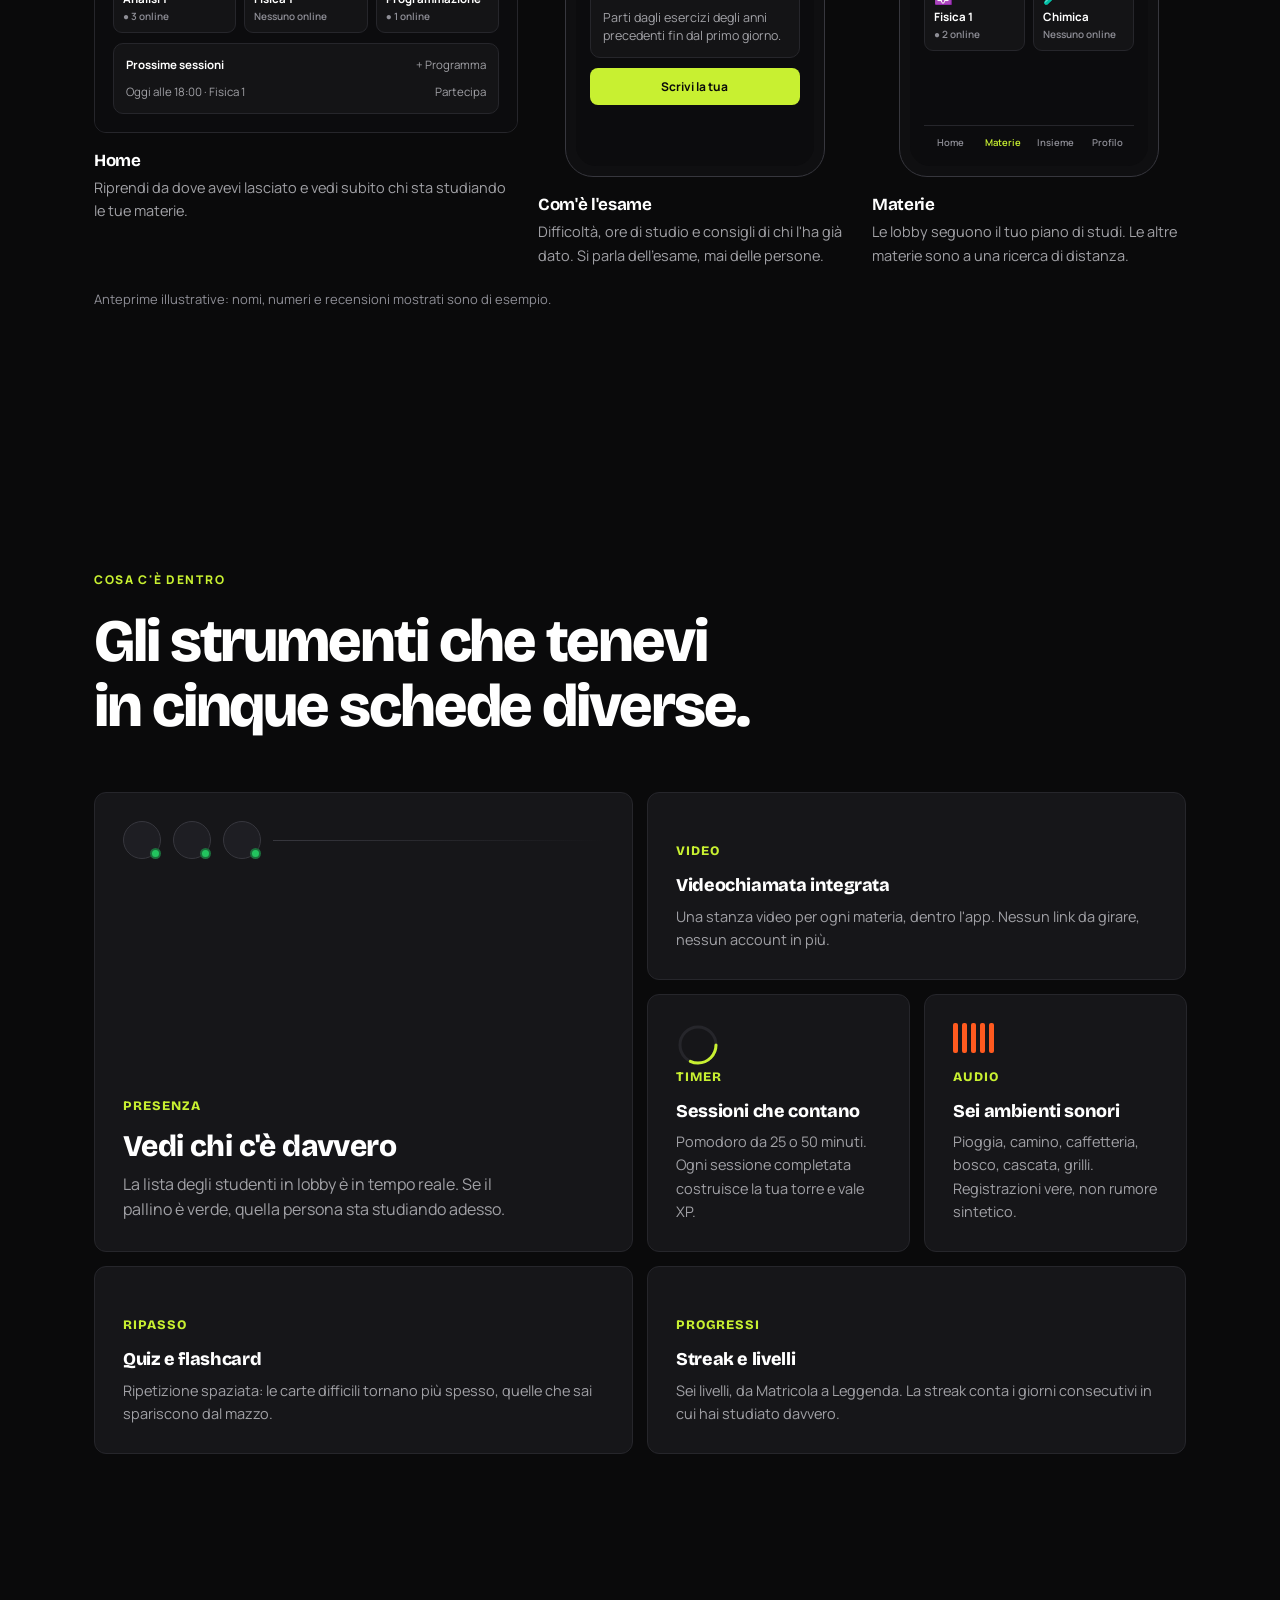
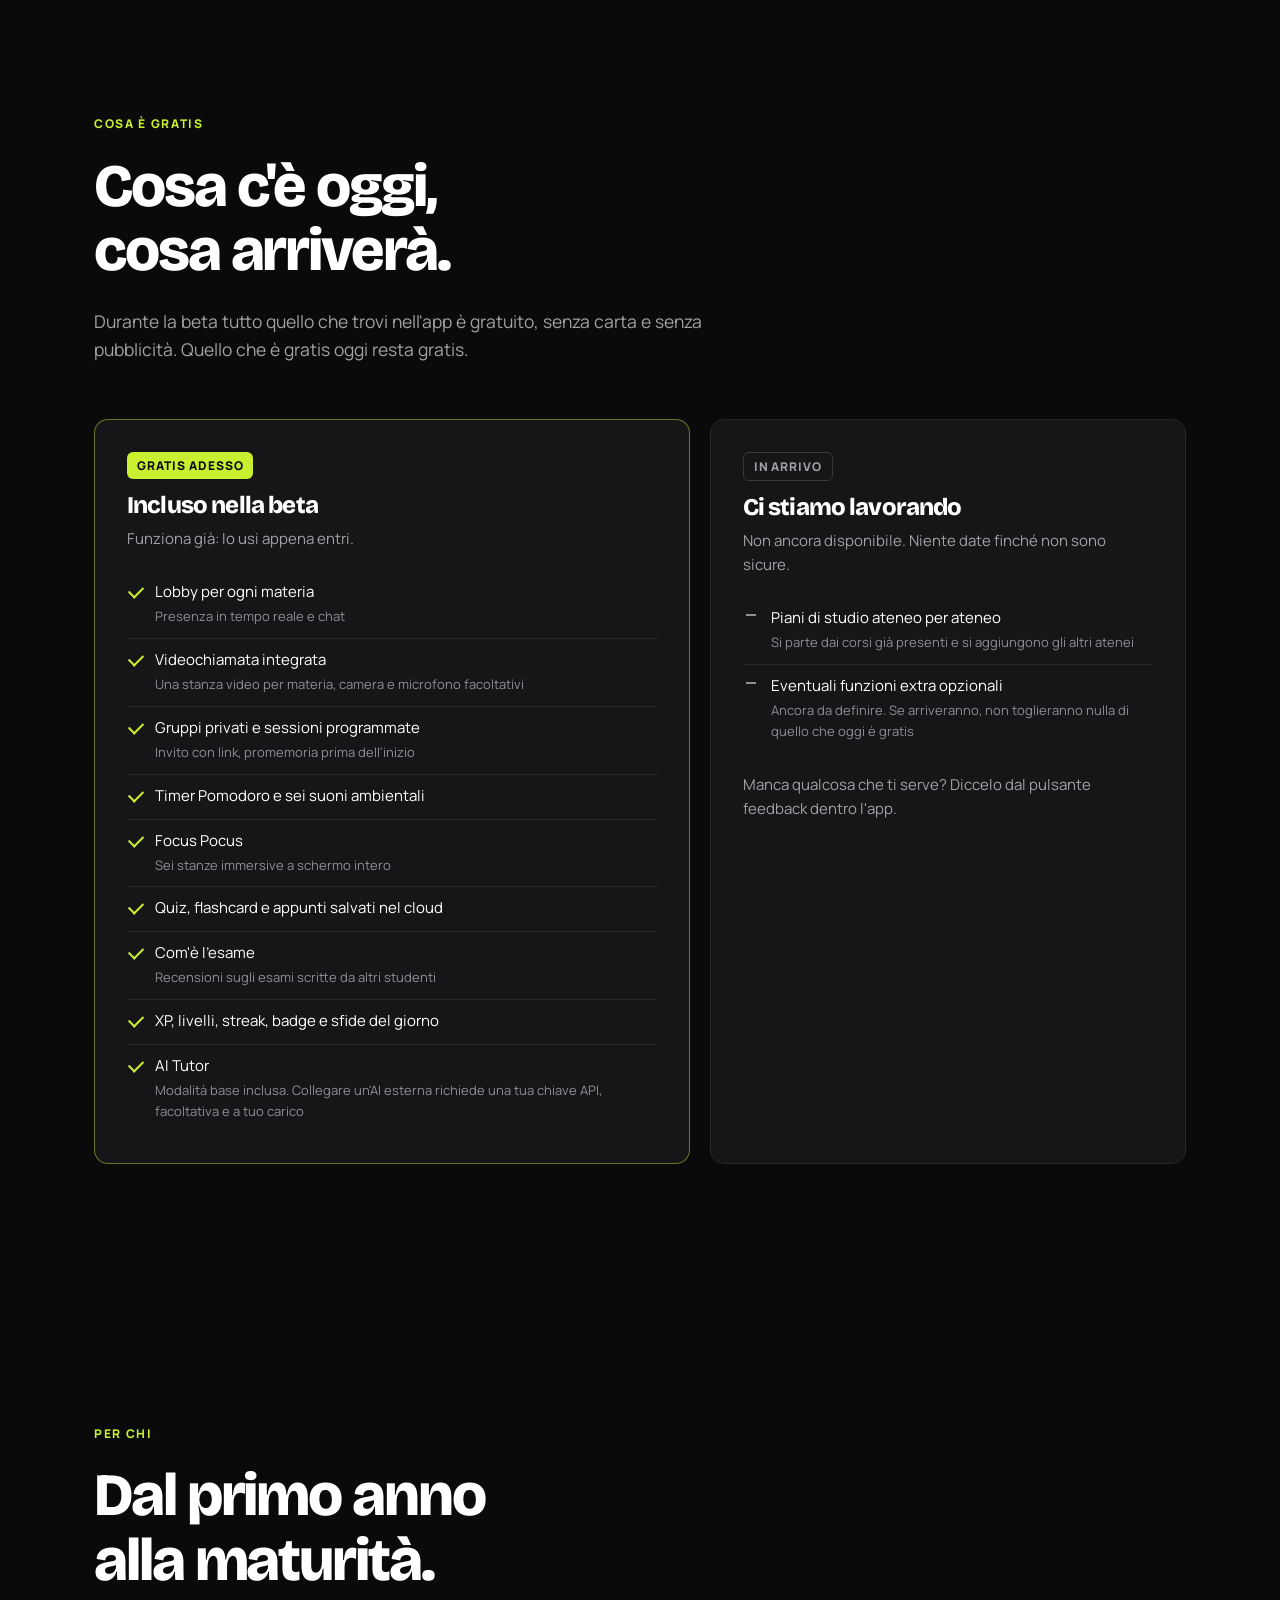
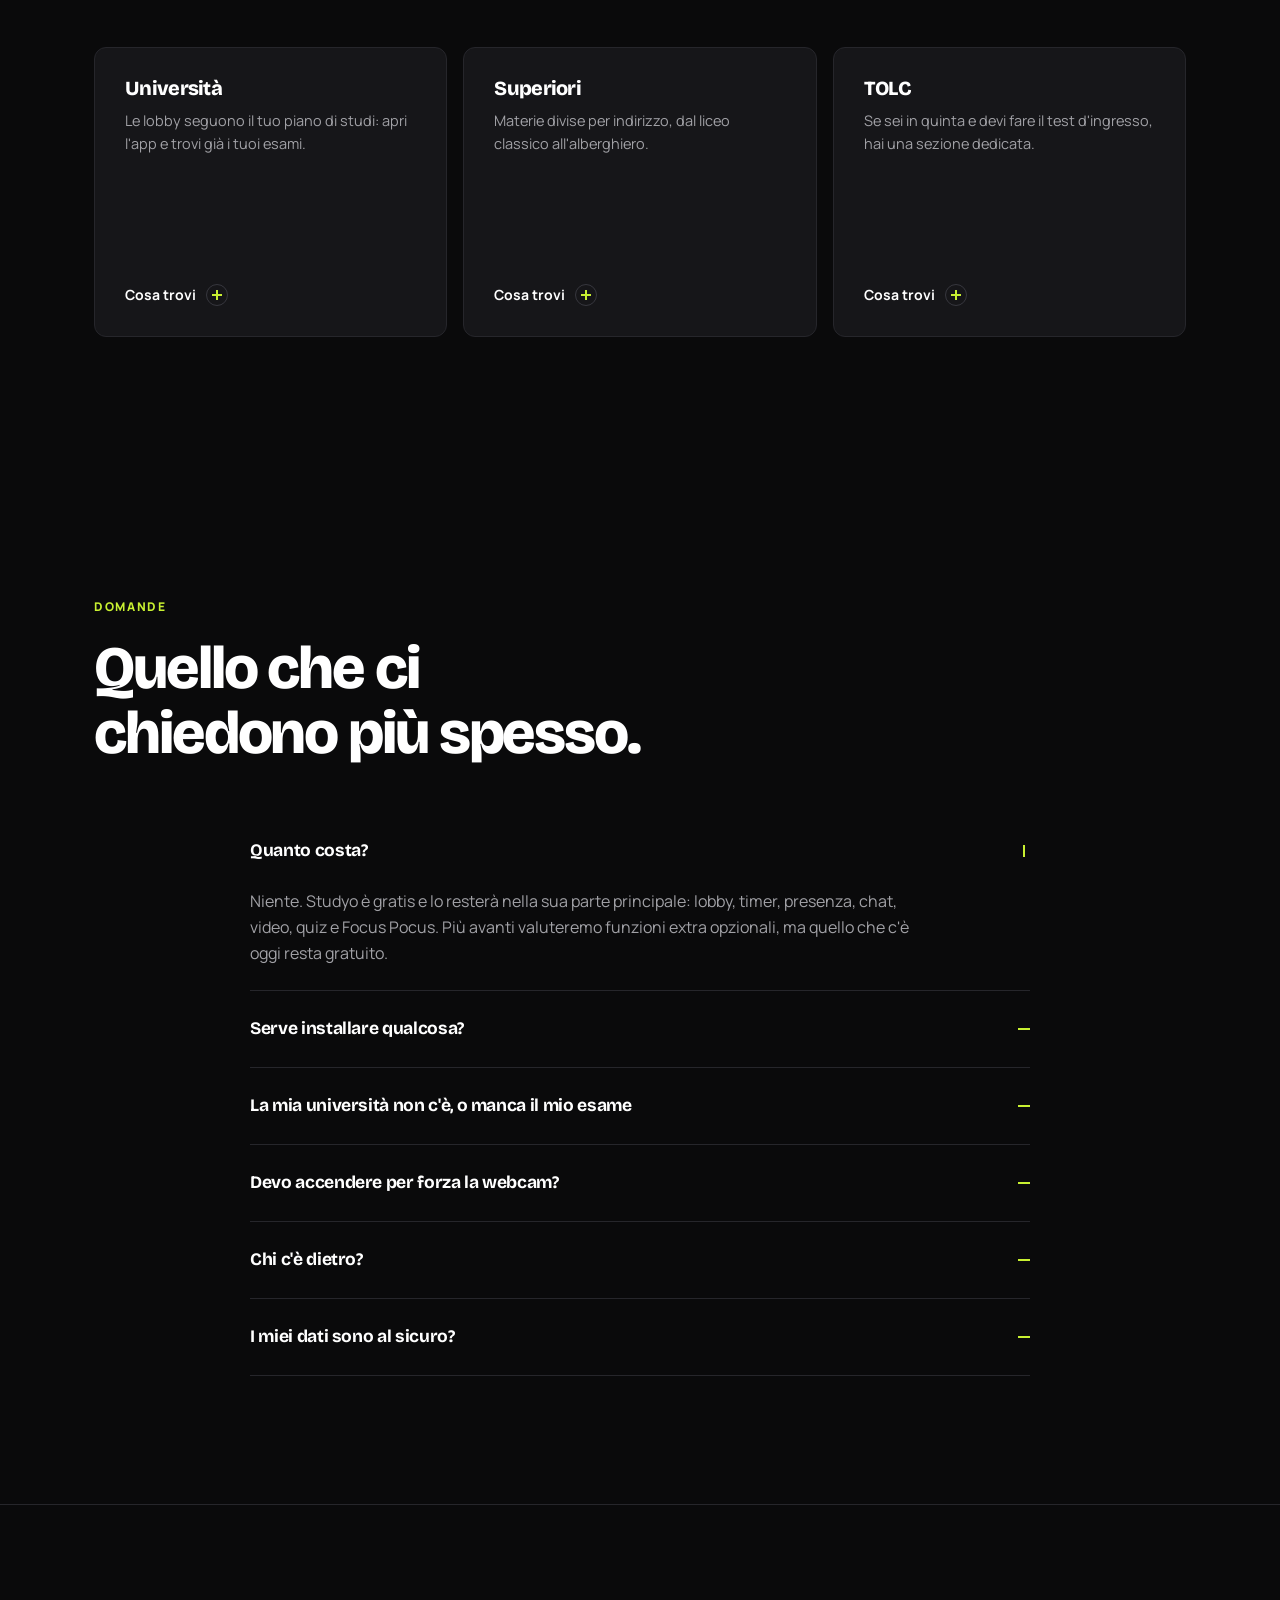
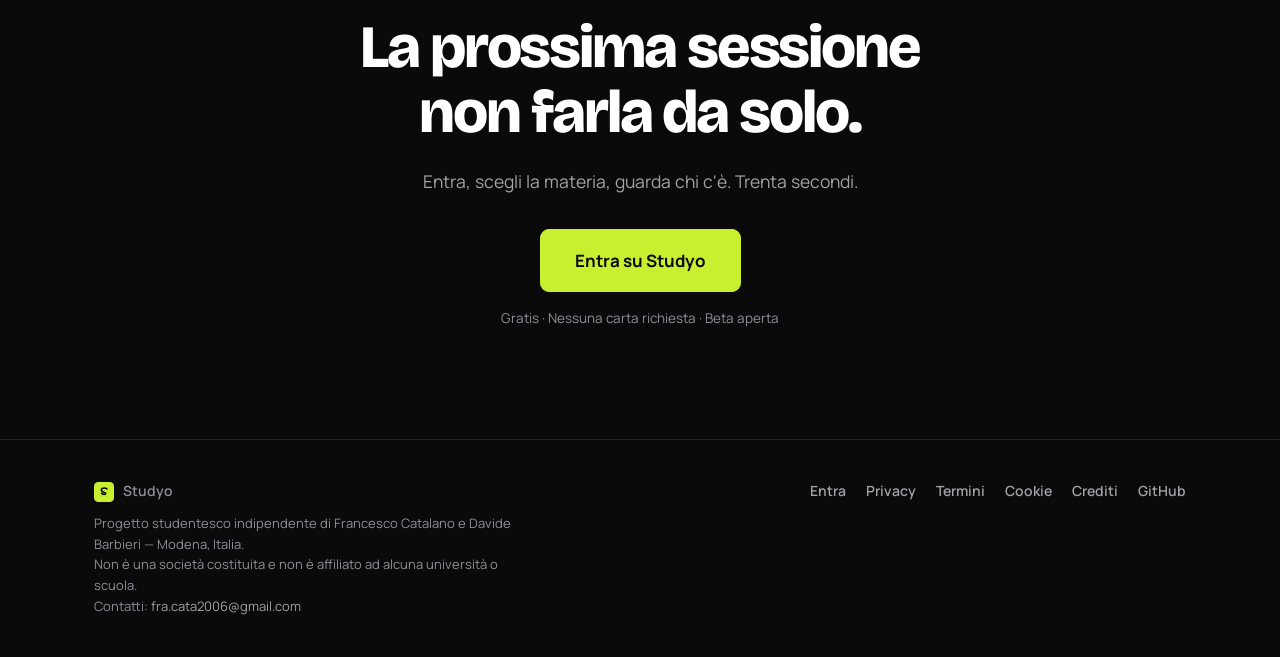
==== commit 5ede0445: "A11y M3: un solo H1 per schermata e anteprima hero descritta Titoli di accesso, registrazione e Focu" ====
--- a/index.html
+++ b/index.html
@@ -428,7 +428,8 @@
     </div>
 
     <div class="shot">
-      <div class="frame scan">
+      <p class="sr-only">Anteprima illustrativa della pagina di una materia: timer della sessione di studio, schede Studia, Ripassa, Materiali e Com'è l'esame, elenco delle persone nella stanza e chat.</p>
+      <div class="frame scan" aria-hidden="true">
         <div class="fbar">
           <span class="tl"></span><span class="tl"></span><span class="tl"></span>
           <span class="furl">studyo / analisi-matematica-1</span>
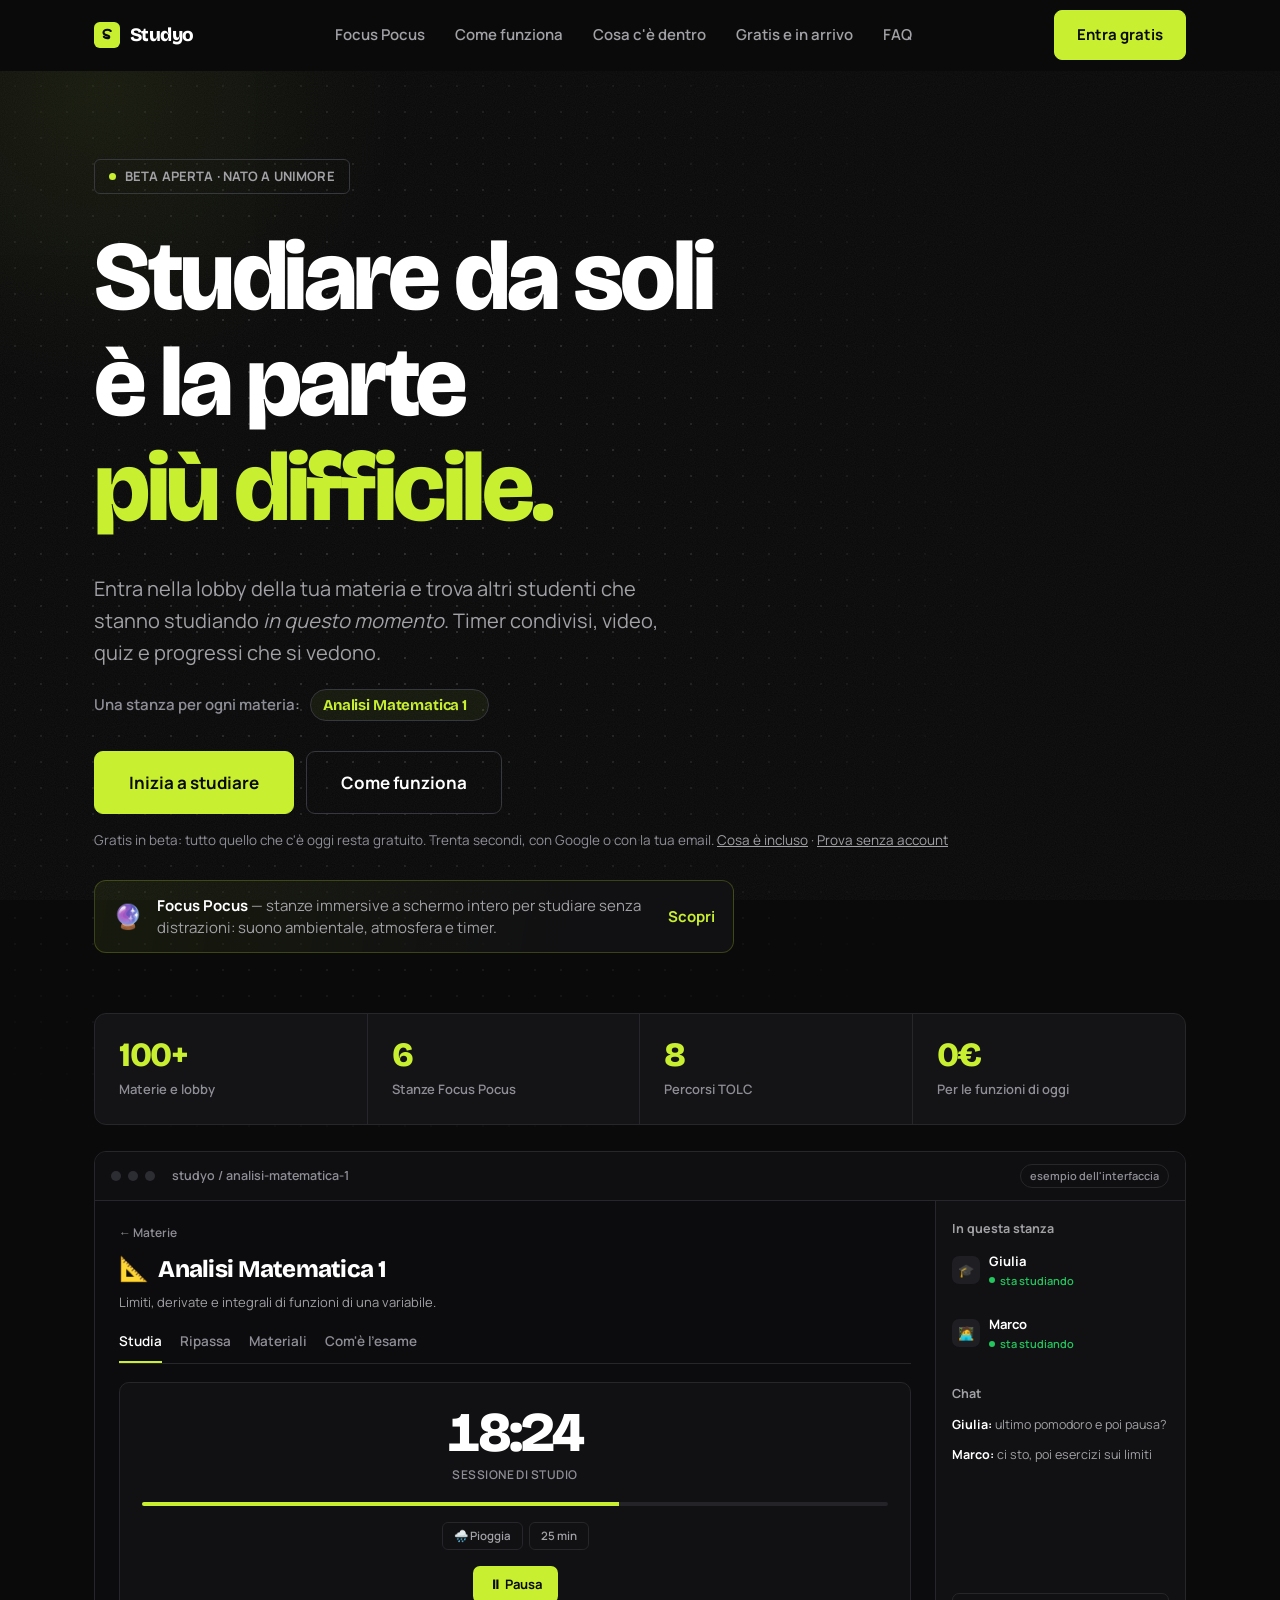
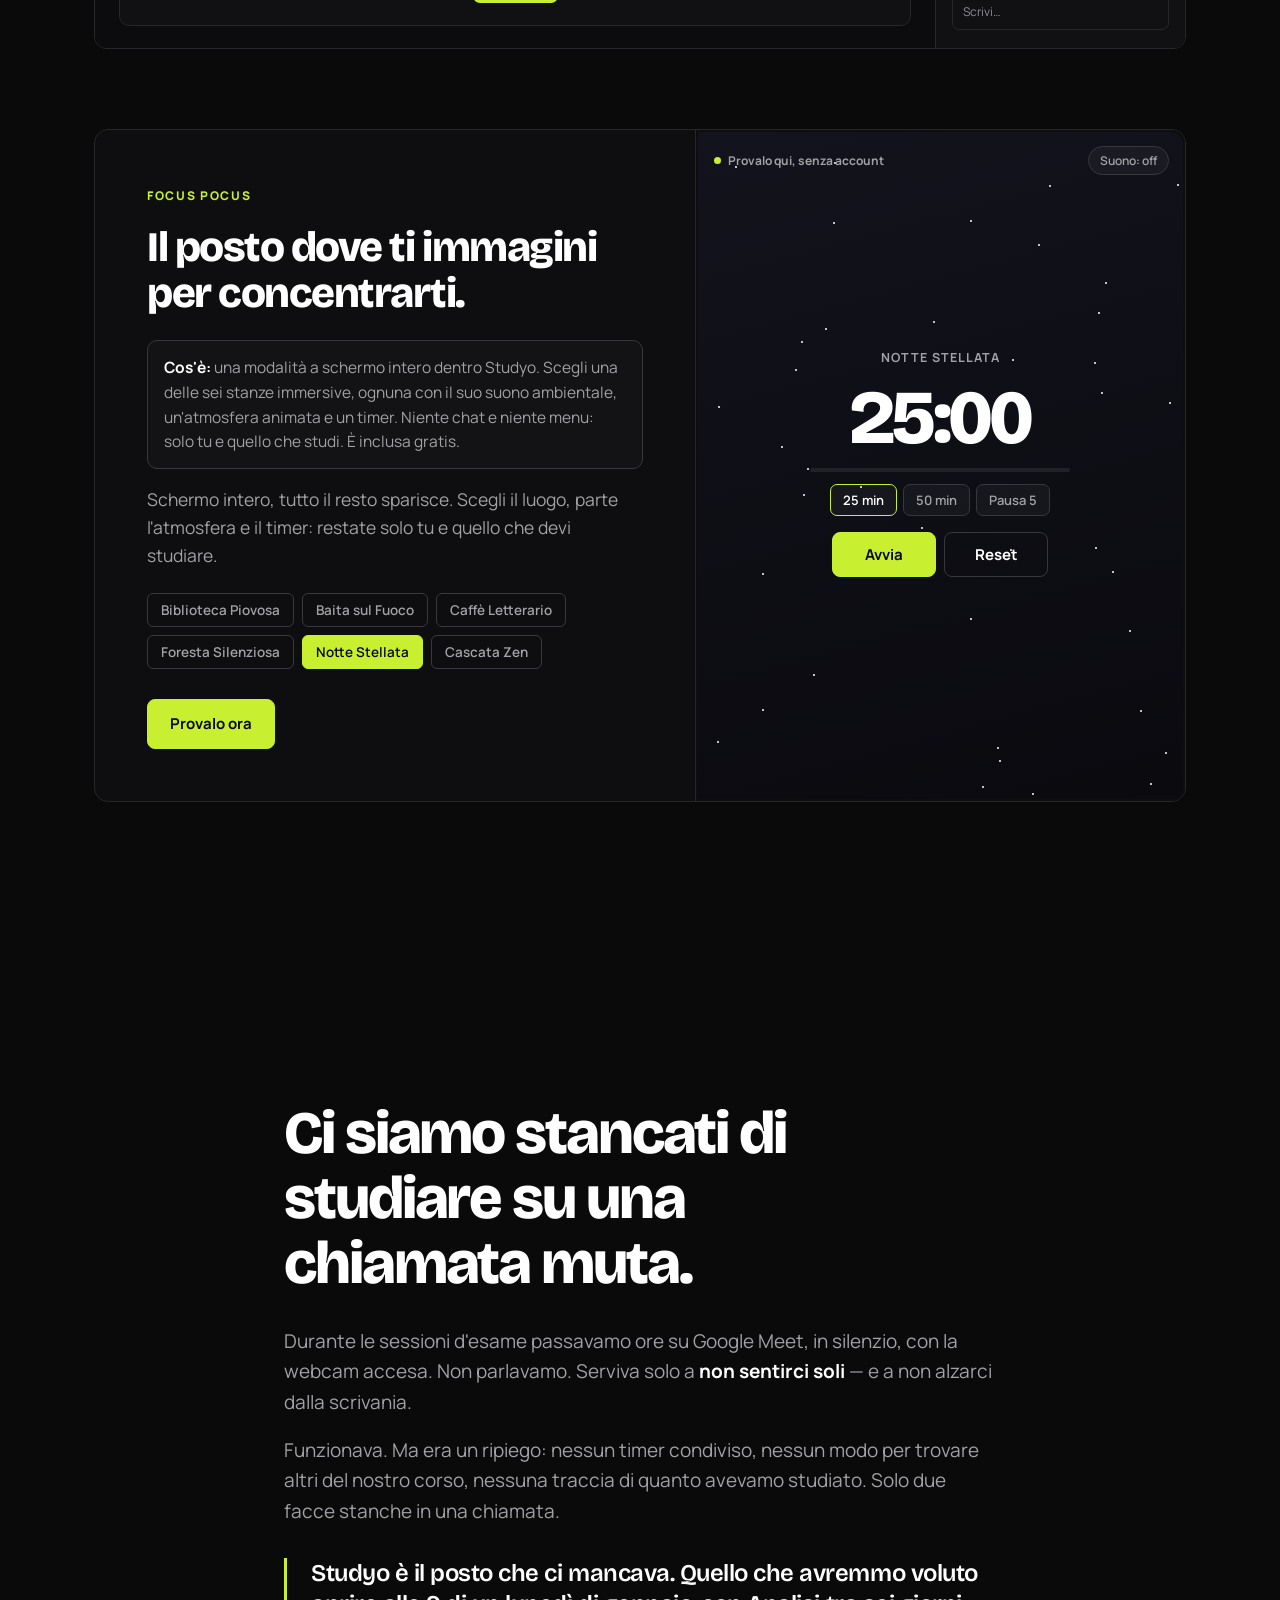
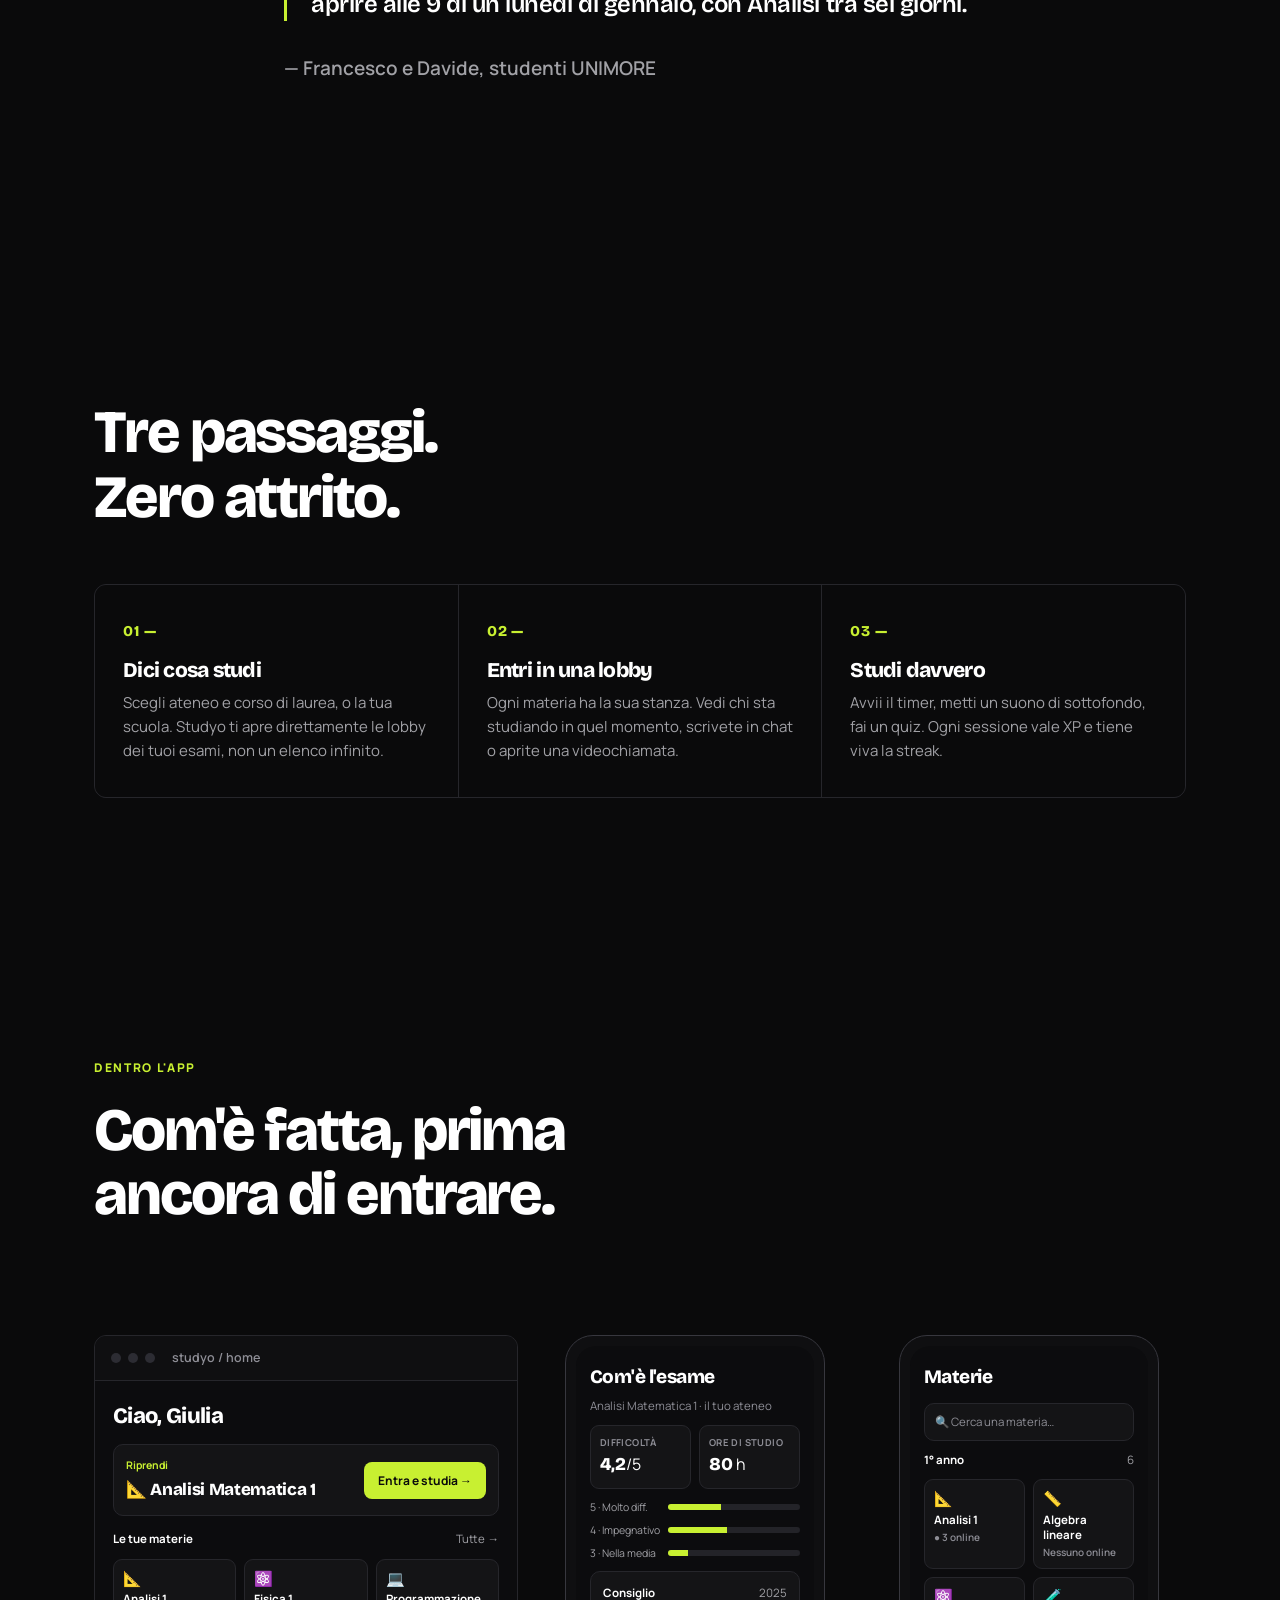
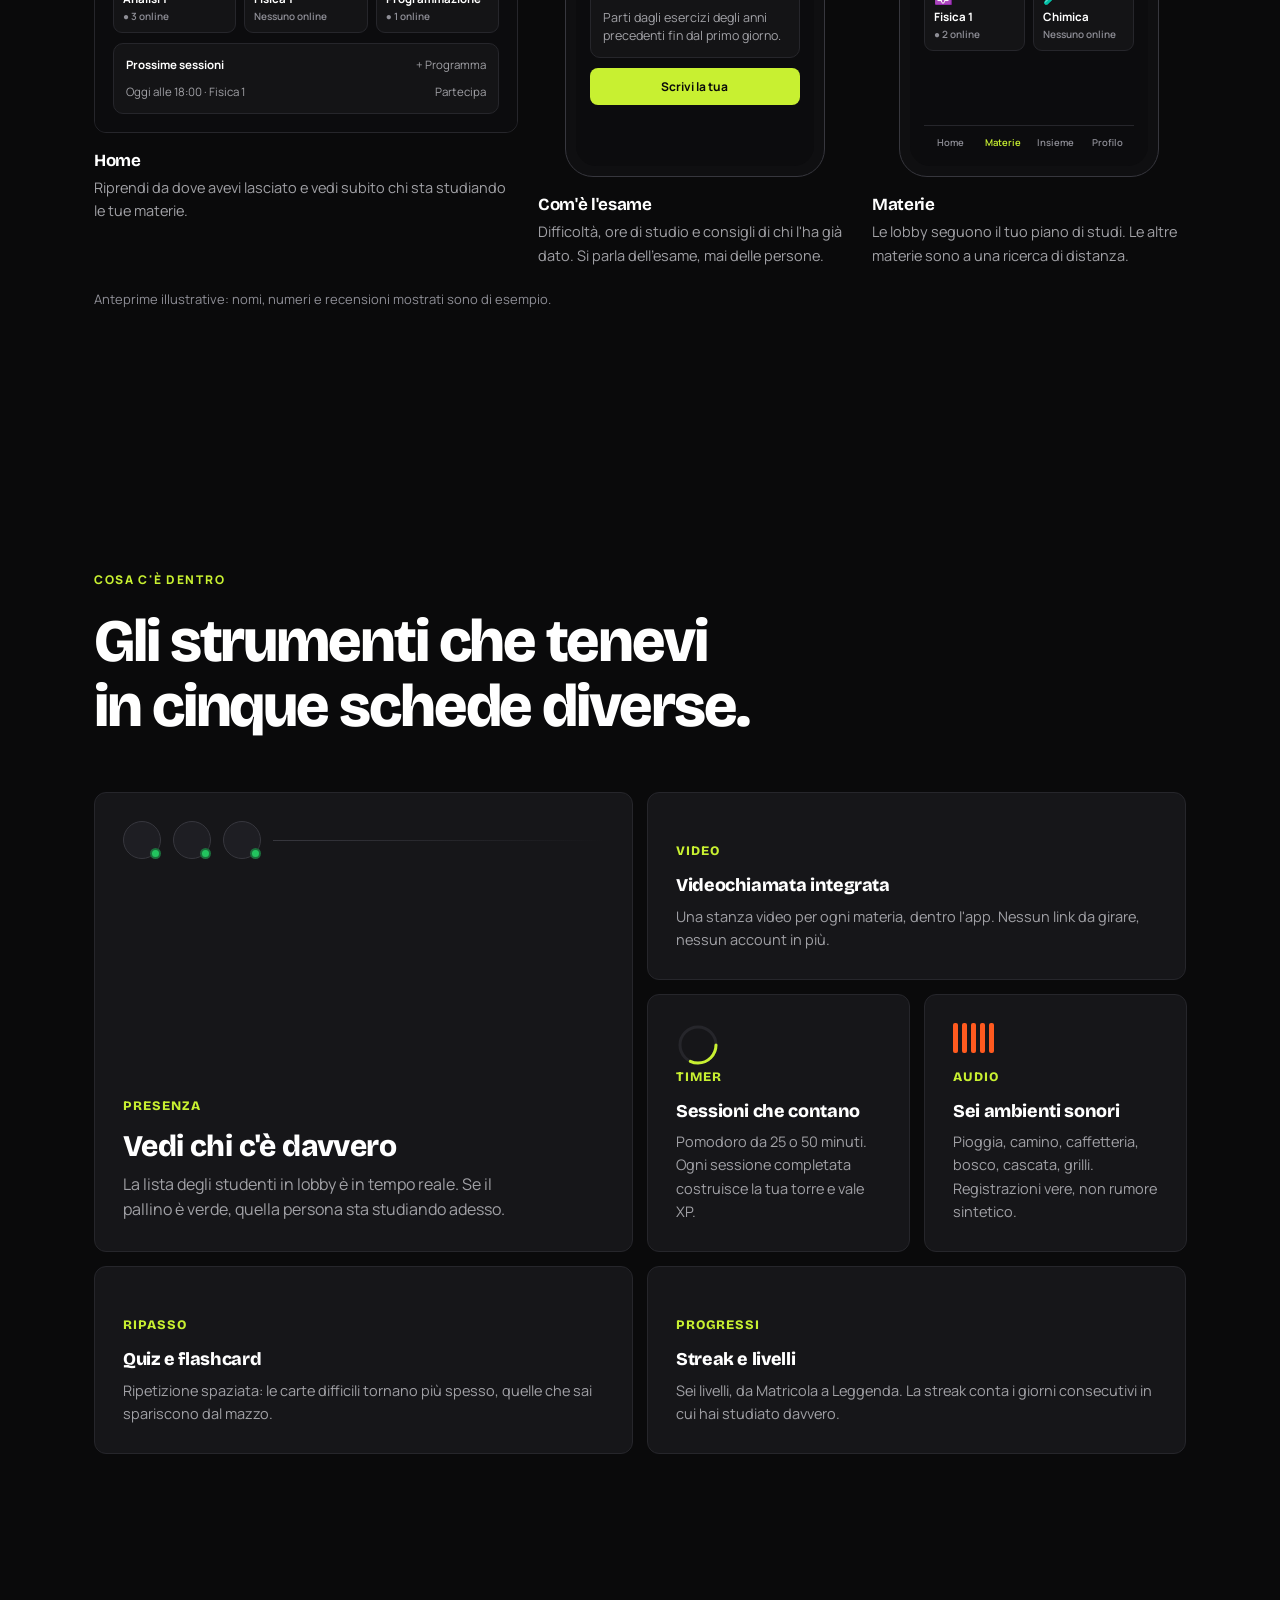
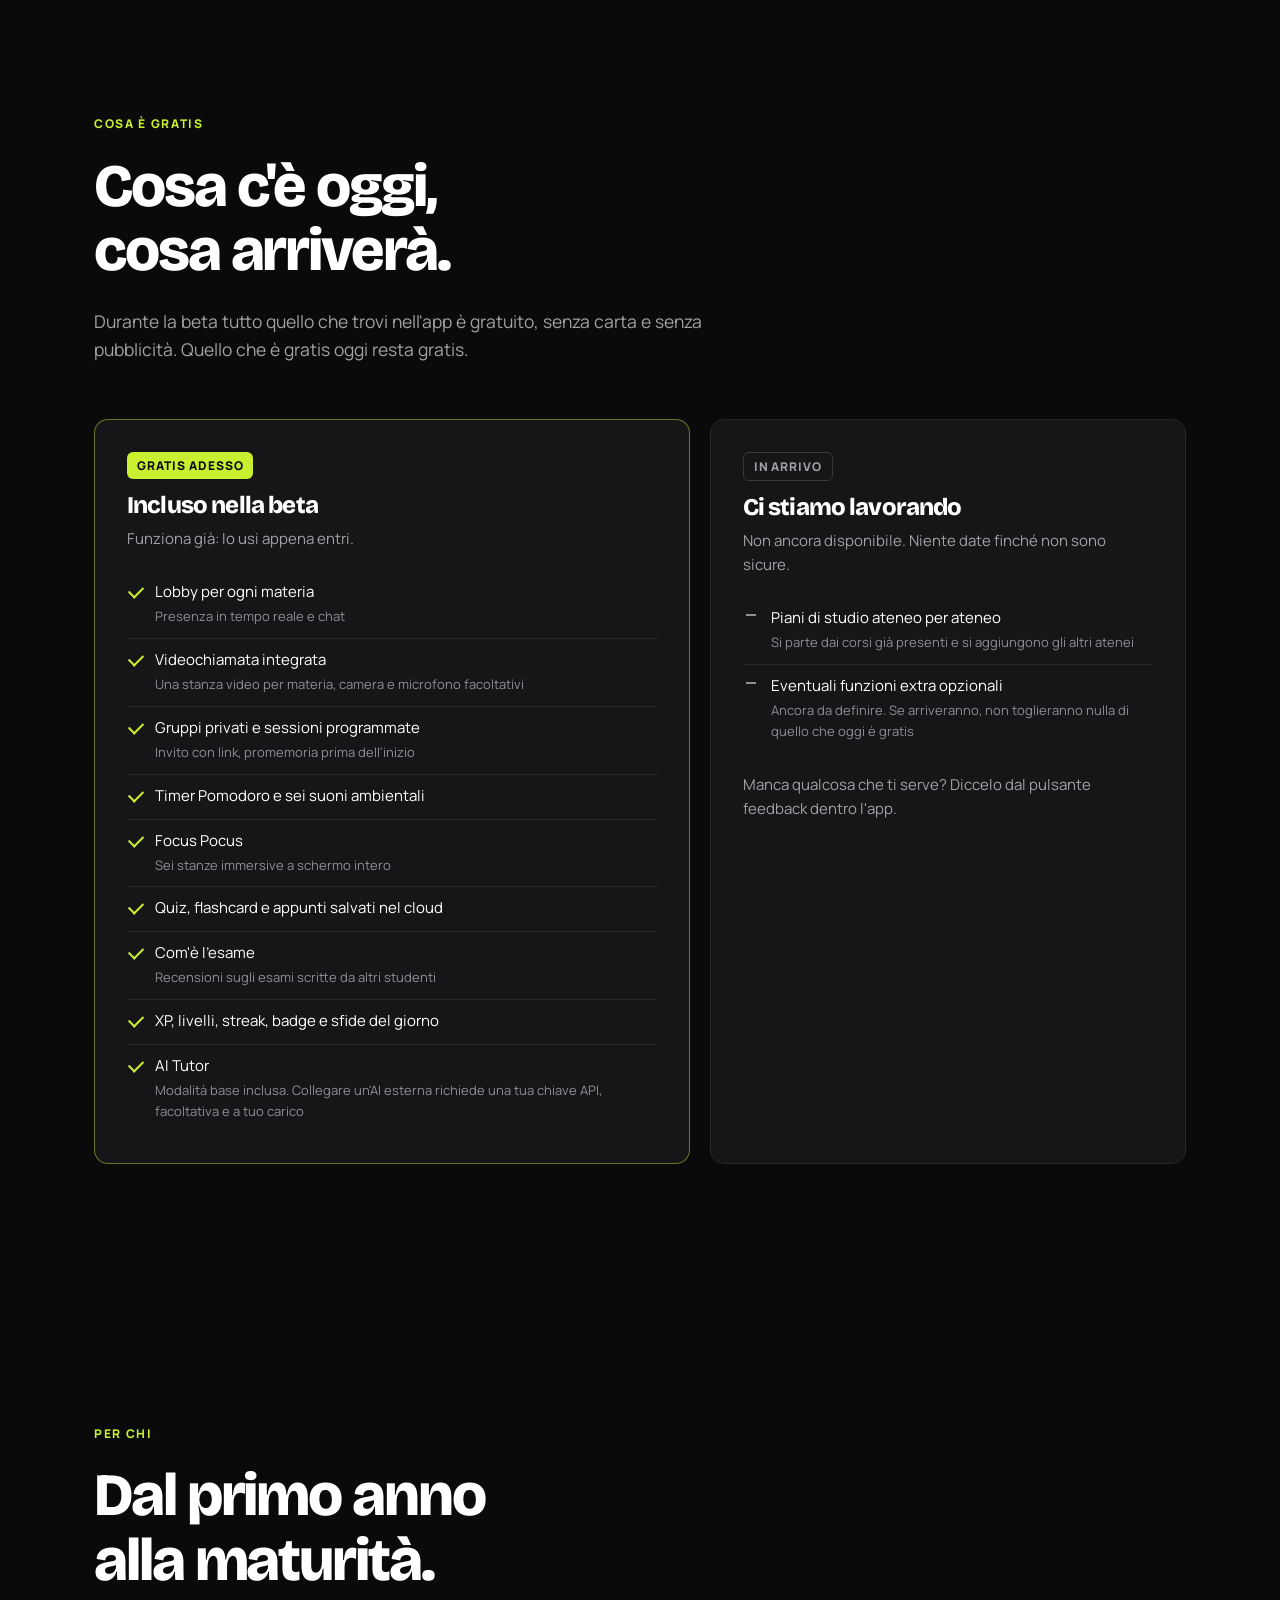
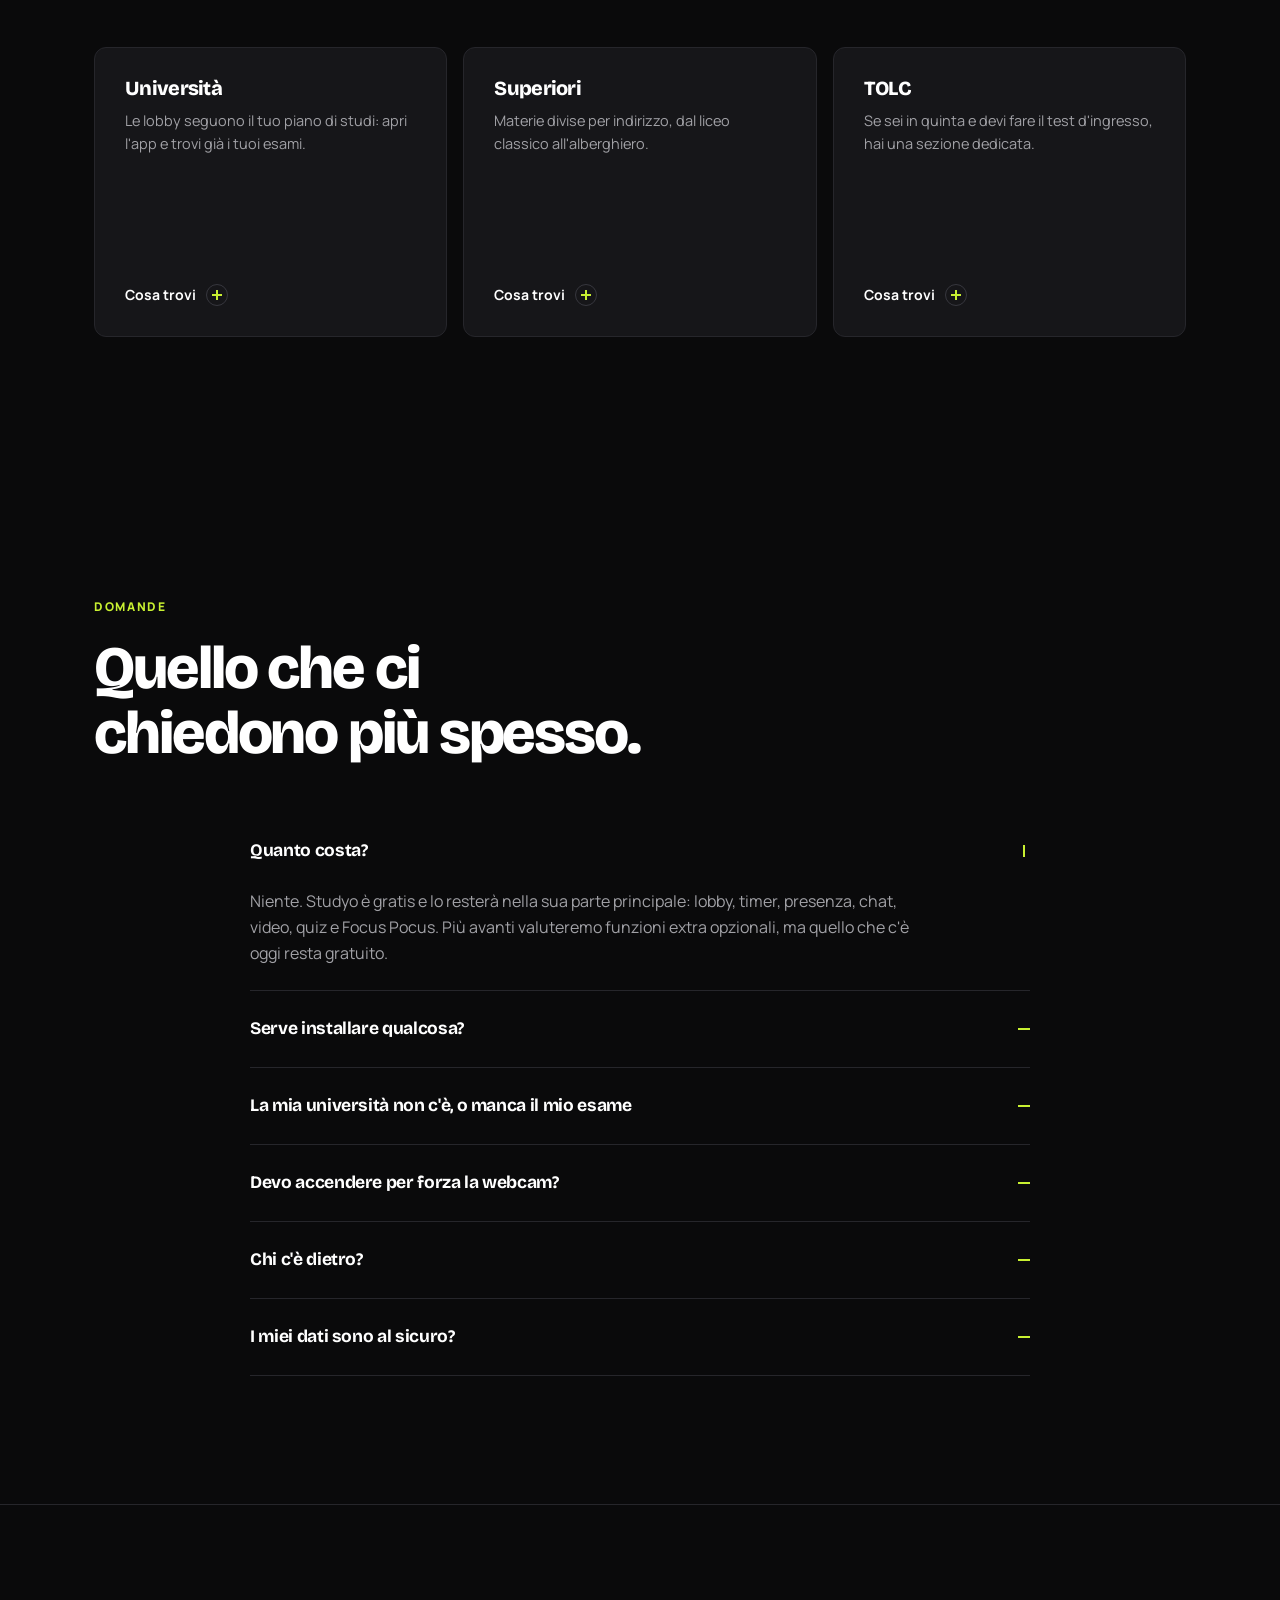
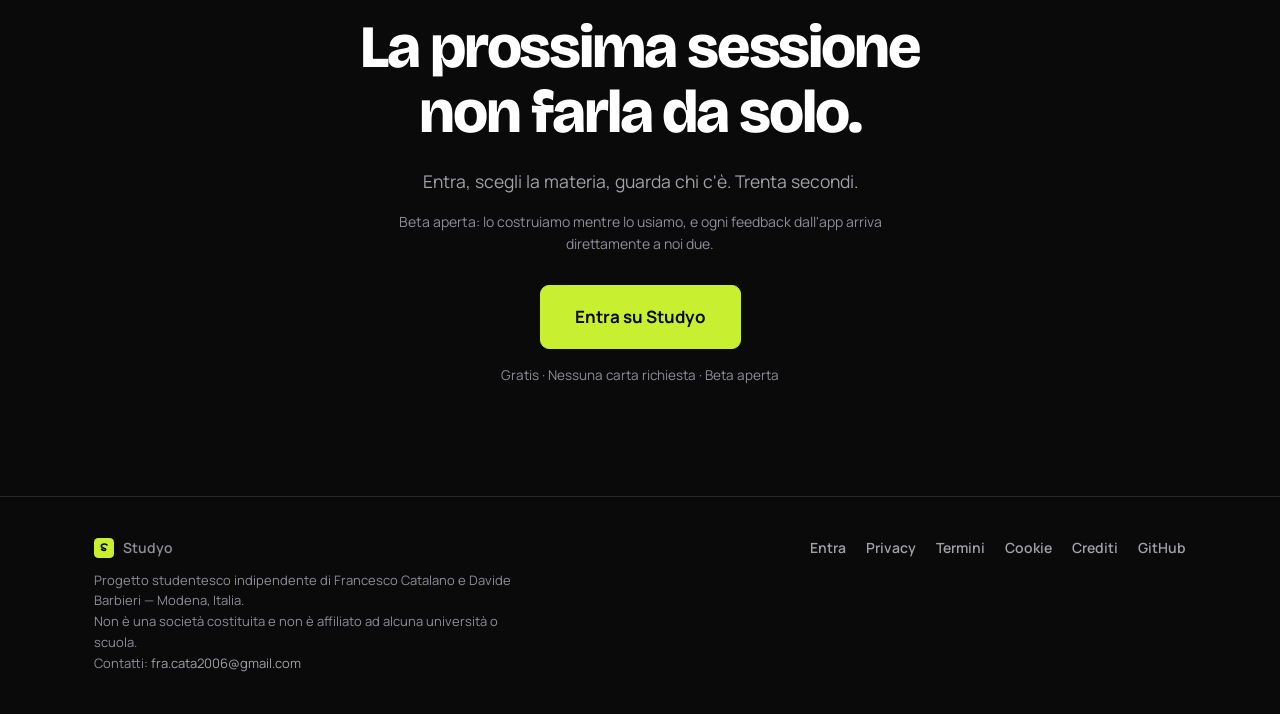
==== commit 3de5011d: "Landing B: SEO, fonti dei numeri, Focus Pocus in barra, beta onesta JSON-LD con Organization collega" ====
--- a/index.html
+++ b/index.html
@@ -33,14 +33,28 @@
 <script type="application/ld+json">
 {
   "@context": "https://schema.org",
-  "@type": "WebApplication",
-  "name": "Studyo",
-  "url": "https://cataaa06.github.io/Studyo/",
-  "applicationCategory": "EducationalApplication",
-  "operatingSystem": "Web",
-  "inLanguage": "it",
-  "description": "Lobby di studio per materia con presenza in tempo reale, chat, videochiamata, timer, quiz, flashcard e stanze immersive Focus Pocus.",
-  "offers": { "@type": "Offer", "price": "0", "priceCurrency": "EUR" }
+  "@graph": [
+    {
+      "@type": "Organization",
+      "@id": "https://cataaa06.github.io/Studyo/#organization",
+      "name": "Studyo",
+      "url": "https://cataaa06.github.io/Studyo/",
+      "logo": "https://cataaa06.github.io/Studyo/icons/icon-512.png",
+      "email": "fra.cata2006@gmail.com",
+      "description": "Progetto studentesco indipendente nato a UNIMORE (Modena)."
+    },
+    {
+      "@type": "WebApplication",
+      "name": "Studyo",
+      "url": "https://cataaa06.github.io/Studyo/",
+      "publisher": { "@id": "https://cataaa06.github.io/Studyo/#organization" },
+      "applicationCategory": "EducationalApplication",
+      "operatingSystem": "Web",
+      "inLanguage": "it",
+      "description": "Lobby di studio per materia con presenza in tempo reale, chat, videochiamata, timer, quiz, flashcard e stanze immersive Focus Pocus.",
+      "offers": { "@type": "Offer", "price": "0", "priceCurrency": "EUR" }
+    }
+  ]
 }
 </script>
 
@@ -219,6 +233,7 @@
 .final{text-align:center;padding:110px 0;border-top:1px solid var(--line)}
 .final h2{margin-bottom:22px}
 .final .slede{margin:0 auto 34px}
+.beta-honest{max-width:520px;margin:-18px auto 30px;font-size:14px;color:var(--dim)}
 
 footer{border-top:1px solid var(--line);padding:40px 0;color:var(--dim);font-size:14px}
 .foot{display:flex;justify-content:space-between;gap:26px;flex-wrap:wrap;align-items:flex-start;font-weight:600}
@@ -381,7 +396,7 @@
       Studyo
     </a>
     <div class="nav-links">
-      <a href="#focus">Focus Pocus</a>
+      <a href="#focus" title="Stanze immersive a schermo intero per studiare senza distrazioni">Focus Pocus</a>
       <a href="#come">Come funziona</a>
       <a href="#dentro">Cosa c'è dentro</a>
       <a href="#gratis">Gratis e in arrivo</a>
@@ -420,6 +435,9 @@
       <span class="fp-teaser-more">Scopri</span>
     </a>
 
+    <!-- Numeri verificati sul codice (js/data.js), da aggiornare se cambiano i dati:
+         100+ = voci in LOBBIES (155 al 17/09/2026) · 6 = stanze Focus Pocus (FOCUS_ROOMS in js/app.js)
+         8 = lobby dei singoli TOLC (category 'tolc', escluse le 4 sezioni comuni) · 0€ = nessun piano a pagamento -->
     <div class="metrics">
       <div class="metric"><b>100+</b><span>Materie e lobby</span></div>
       <div class="metric"><b>6</b><span>Stanze Focus Pocus</span></div>
@@ -817,6 +835,7 @@
   <div class="wrap">
     <h2>La prossima sessione<br>non farla da solo.</h2>
     <p class="slede" style="text-align:center">Entra, scegli la materia, guarda chi c'è. Trenta secondi.</p>
+    <p class="beta-honest">Beta aperta: lo costruiamo mentre lo usiamo, e ogni feedback dall'app arriva direttamente a noi due. <!-- [DATO DA INSERIRE: quando ci saranno numeri reali e verificabili (es. studenti registrati o sessioni completate, da Firestore), valutare un contatore qui] --></p>
     <a href="app.html" class="btn btn-lime btn-xl magnetic">Entra su Studyo</a>
     <p class="micro">Gratis · Nessuna carta richiesta · Beta aperta</p>
   </div>
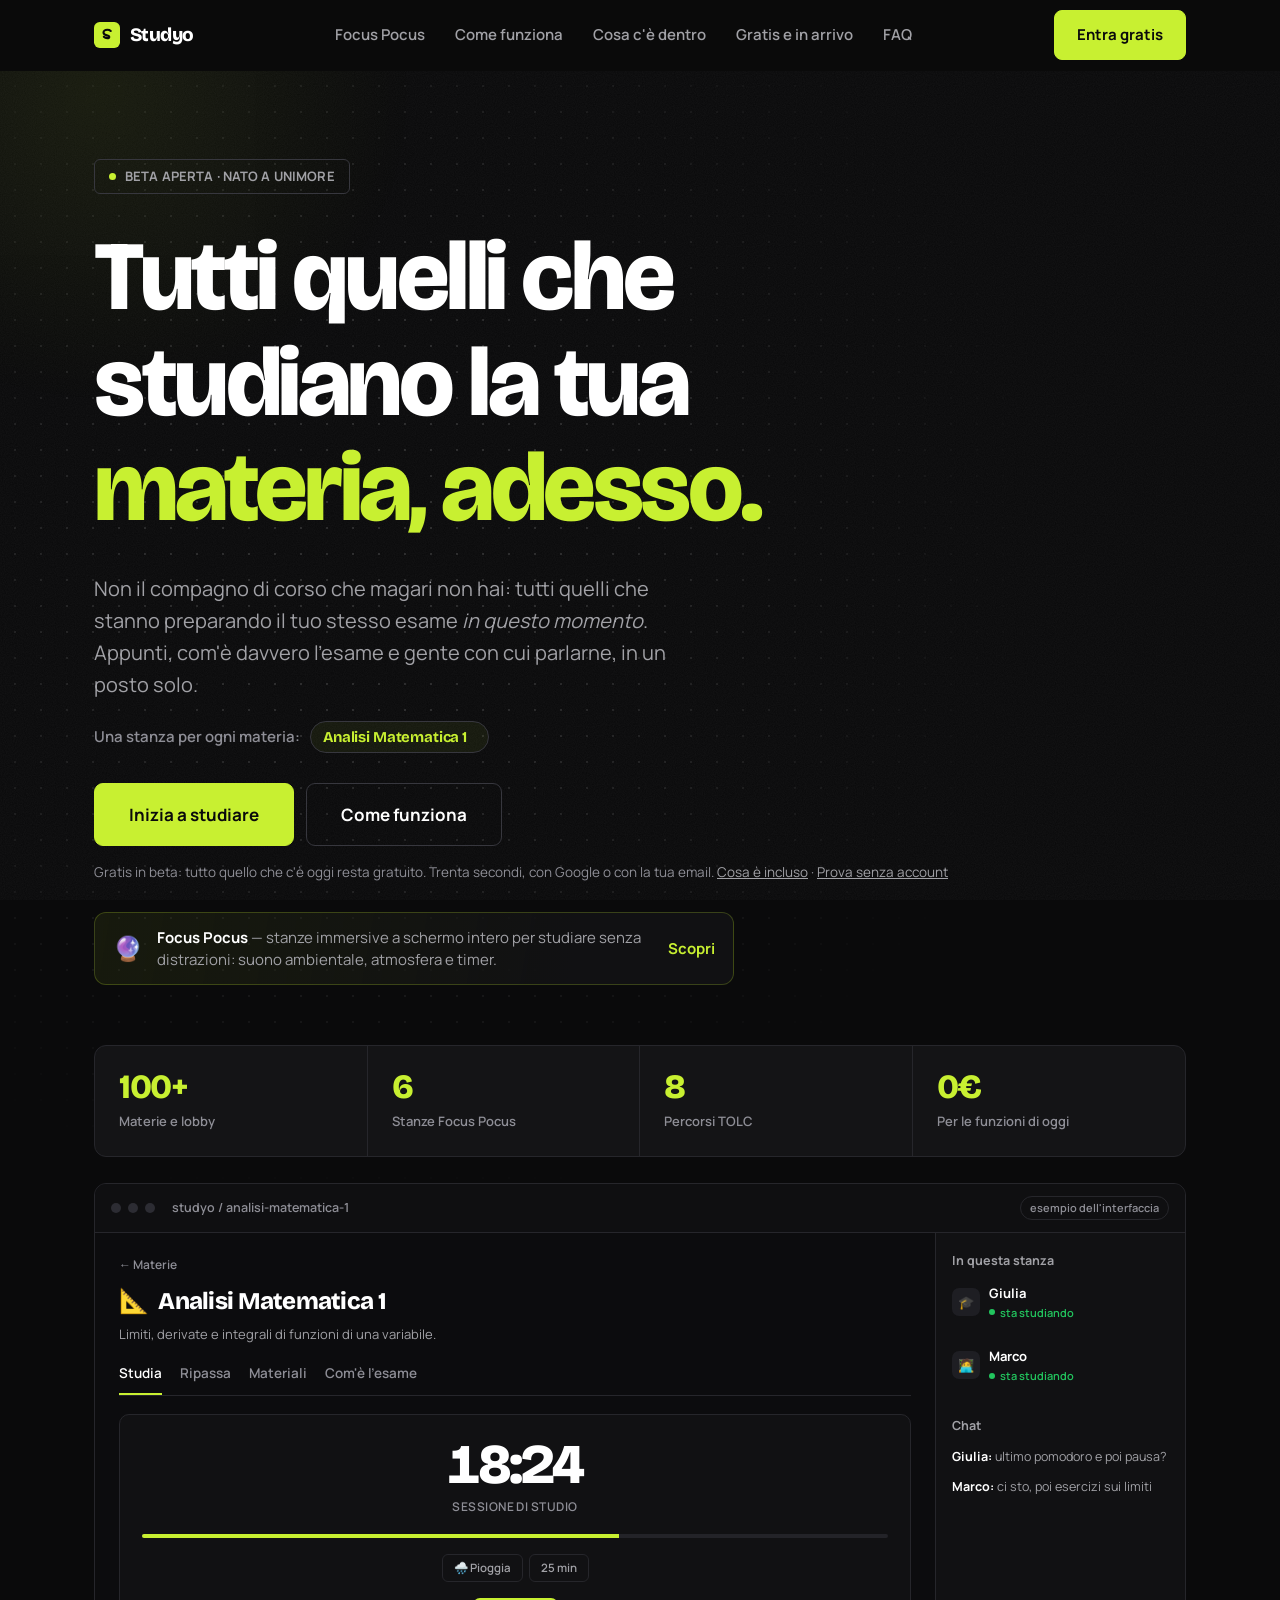
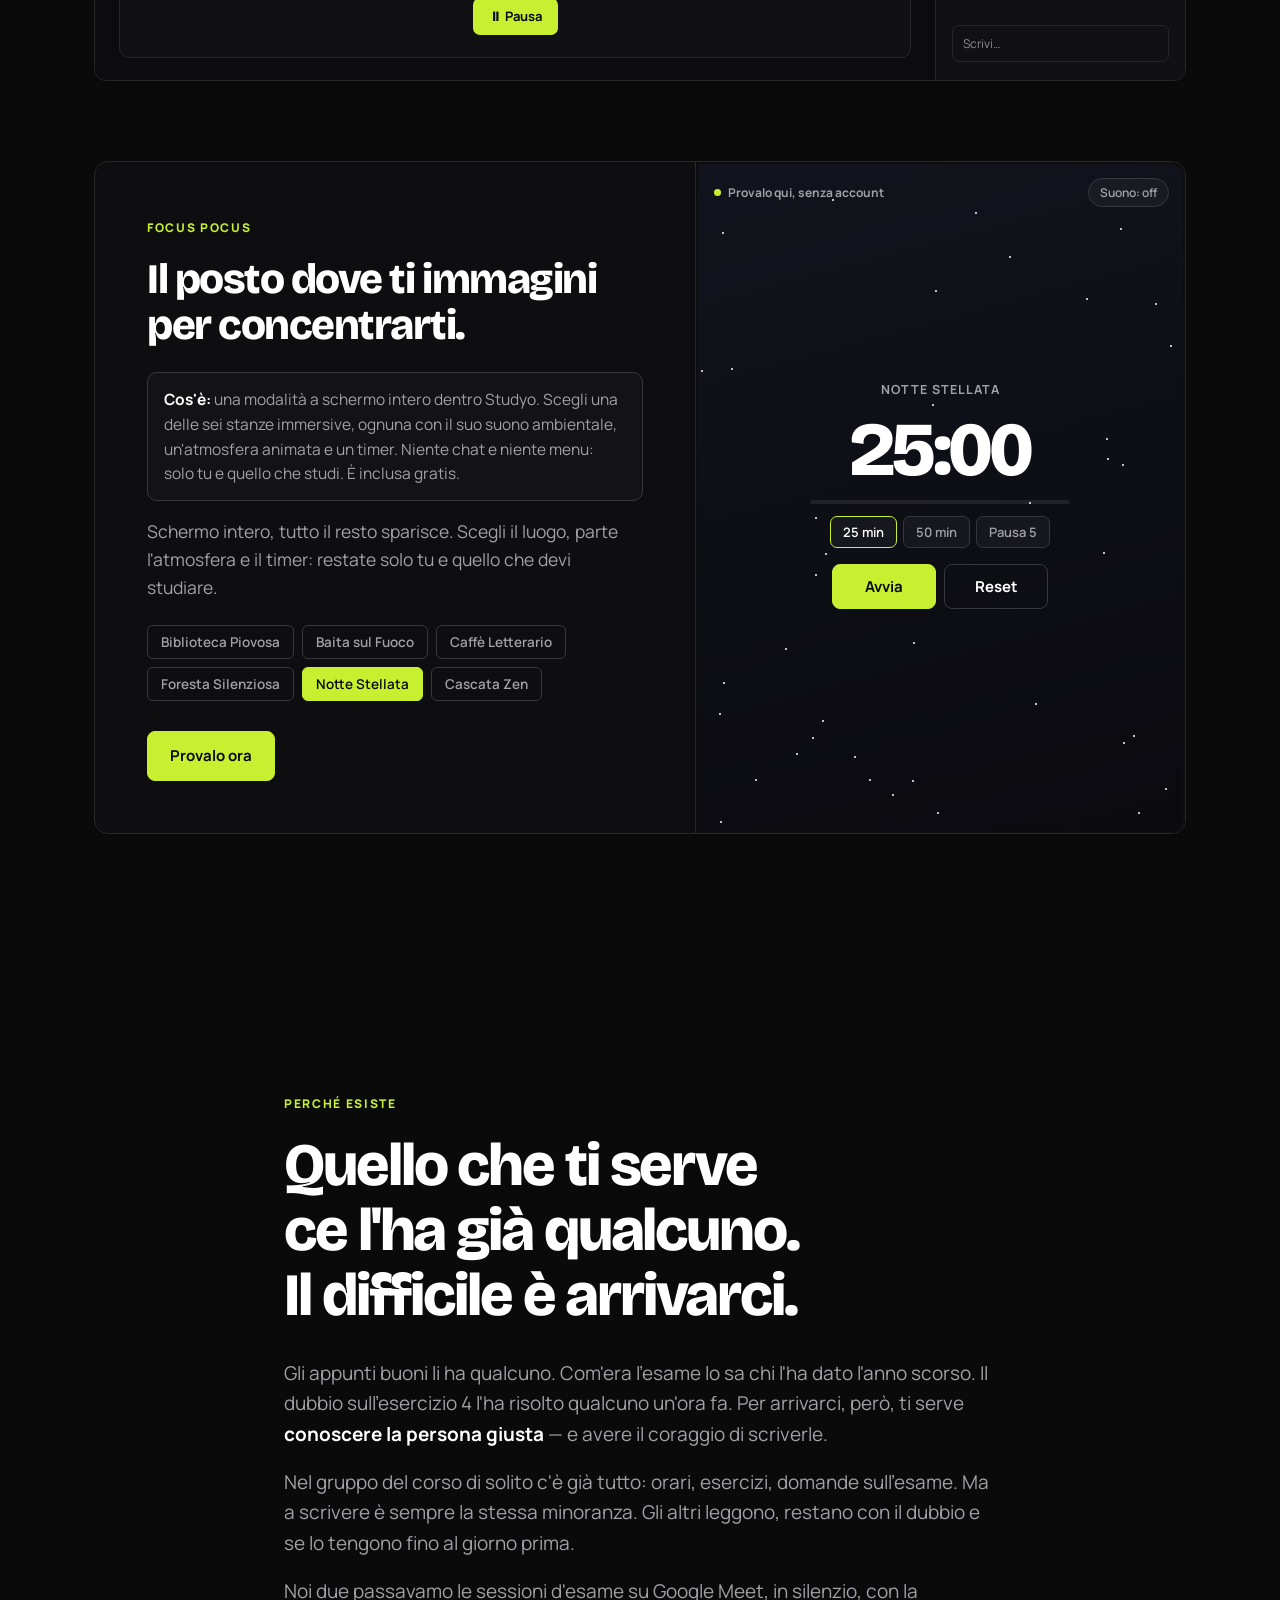
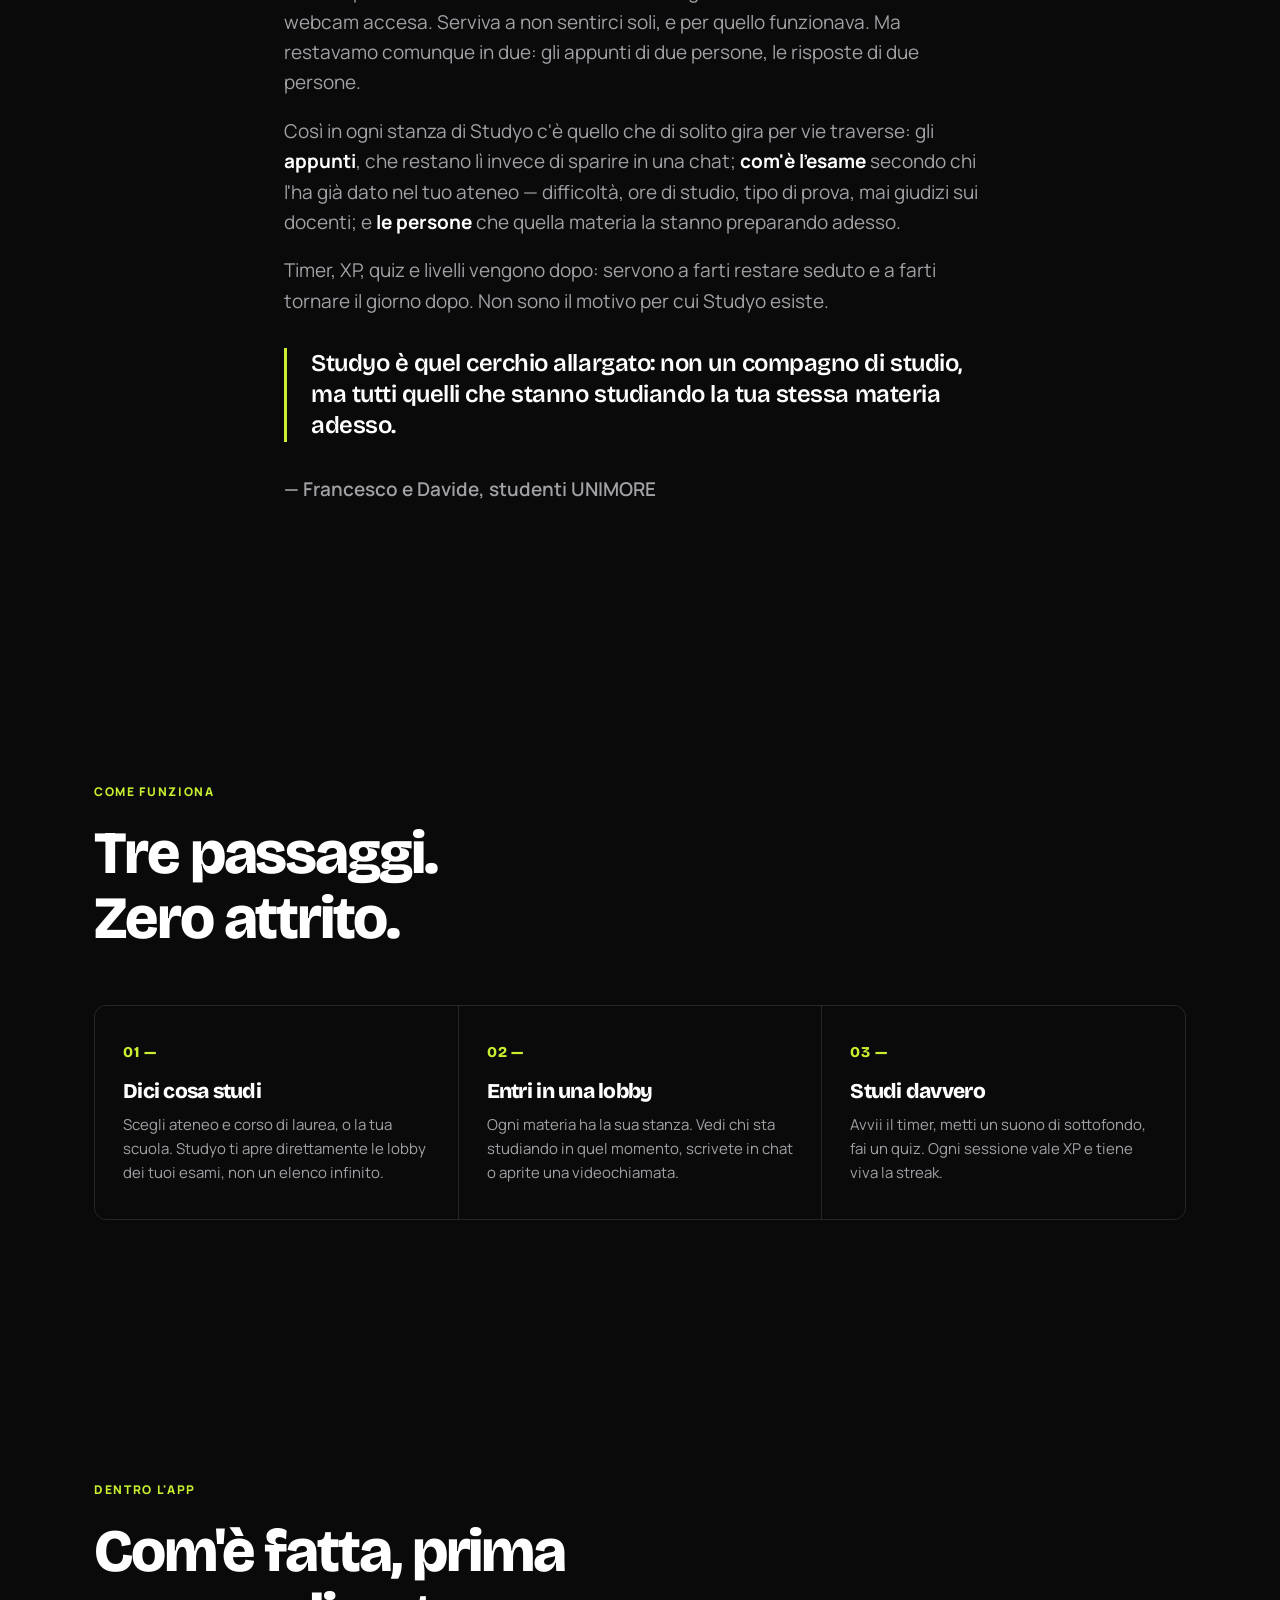
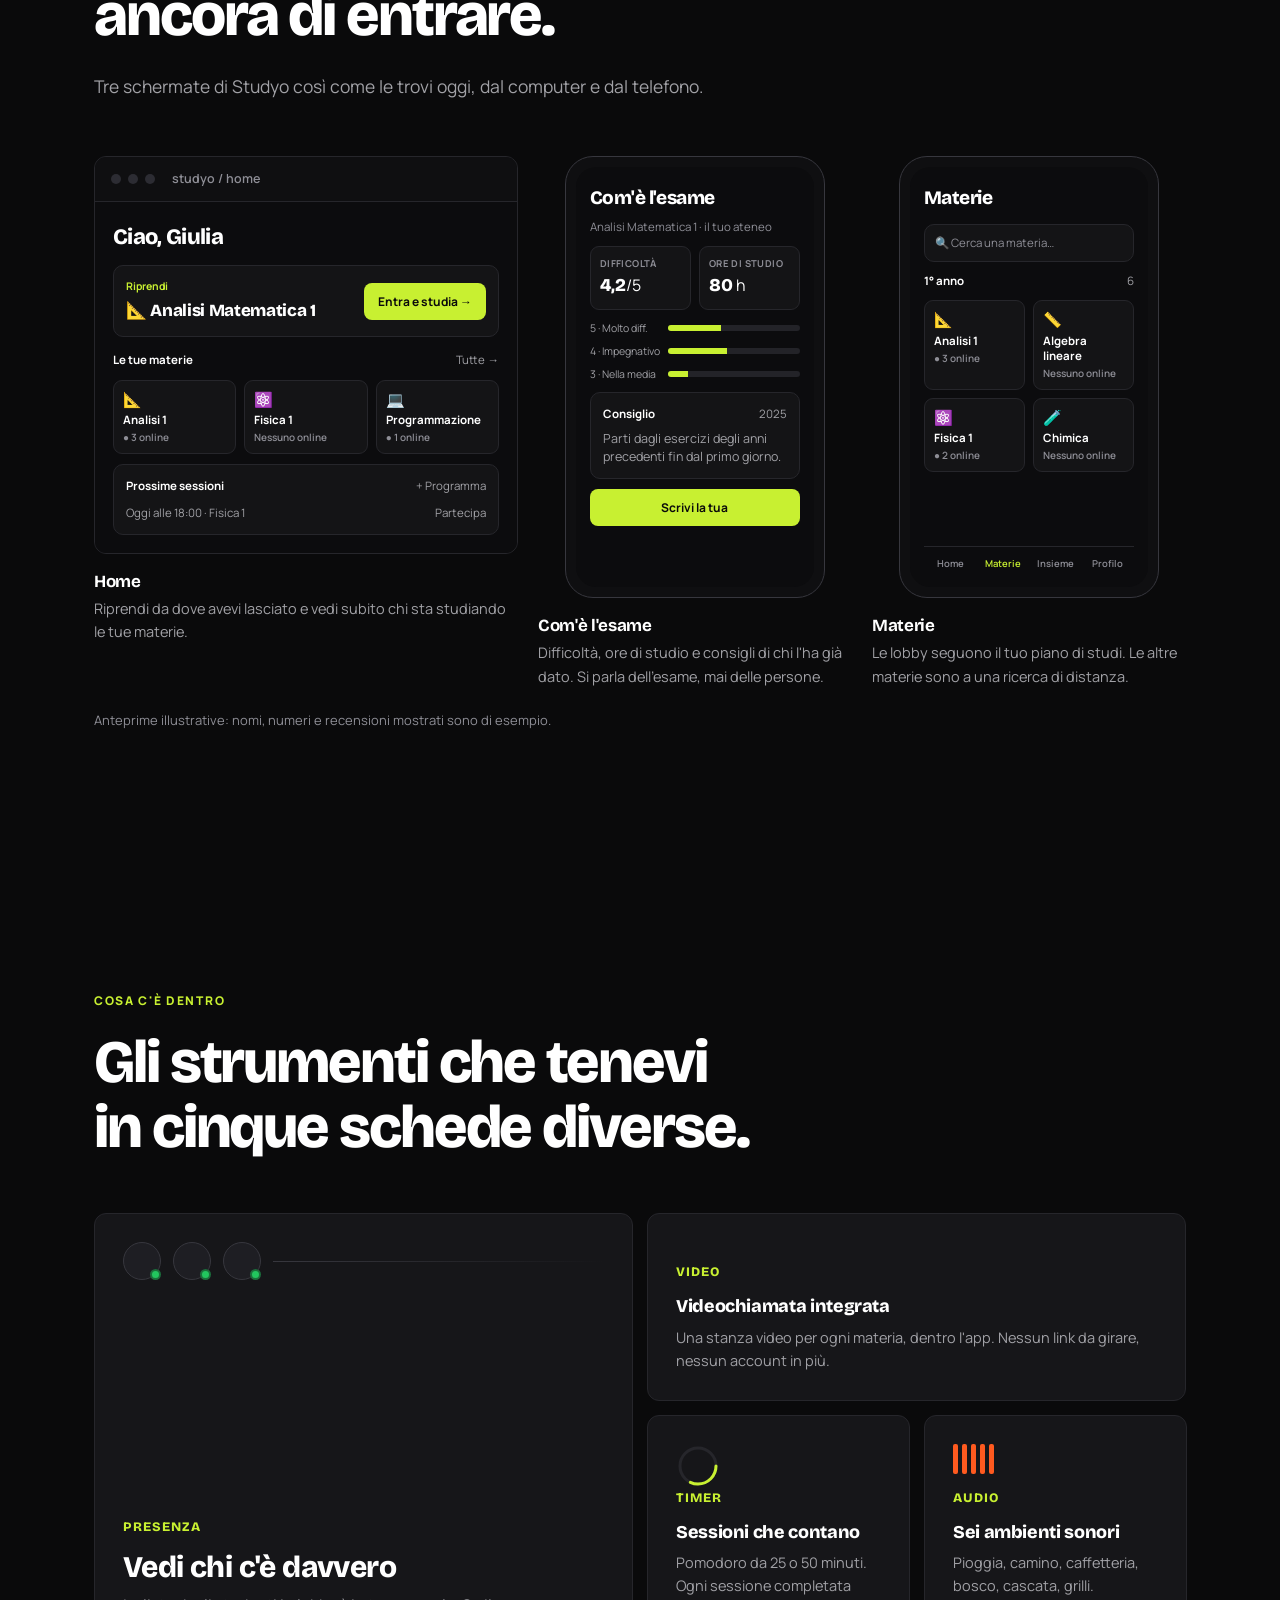
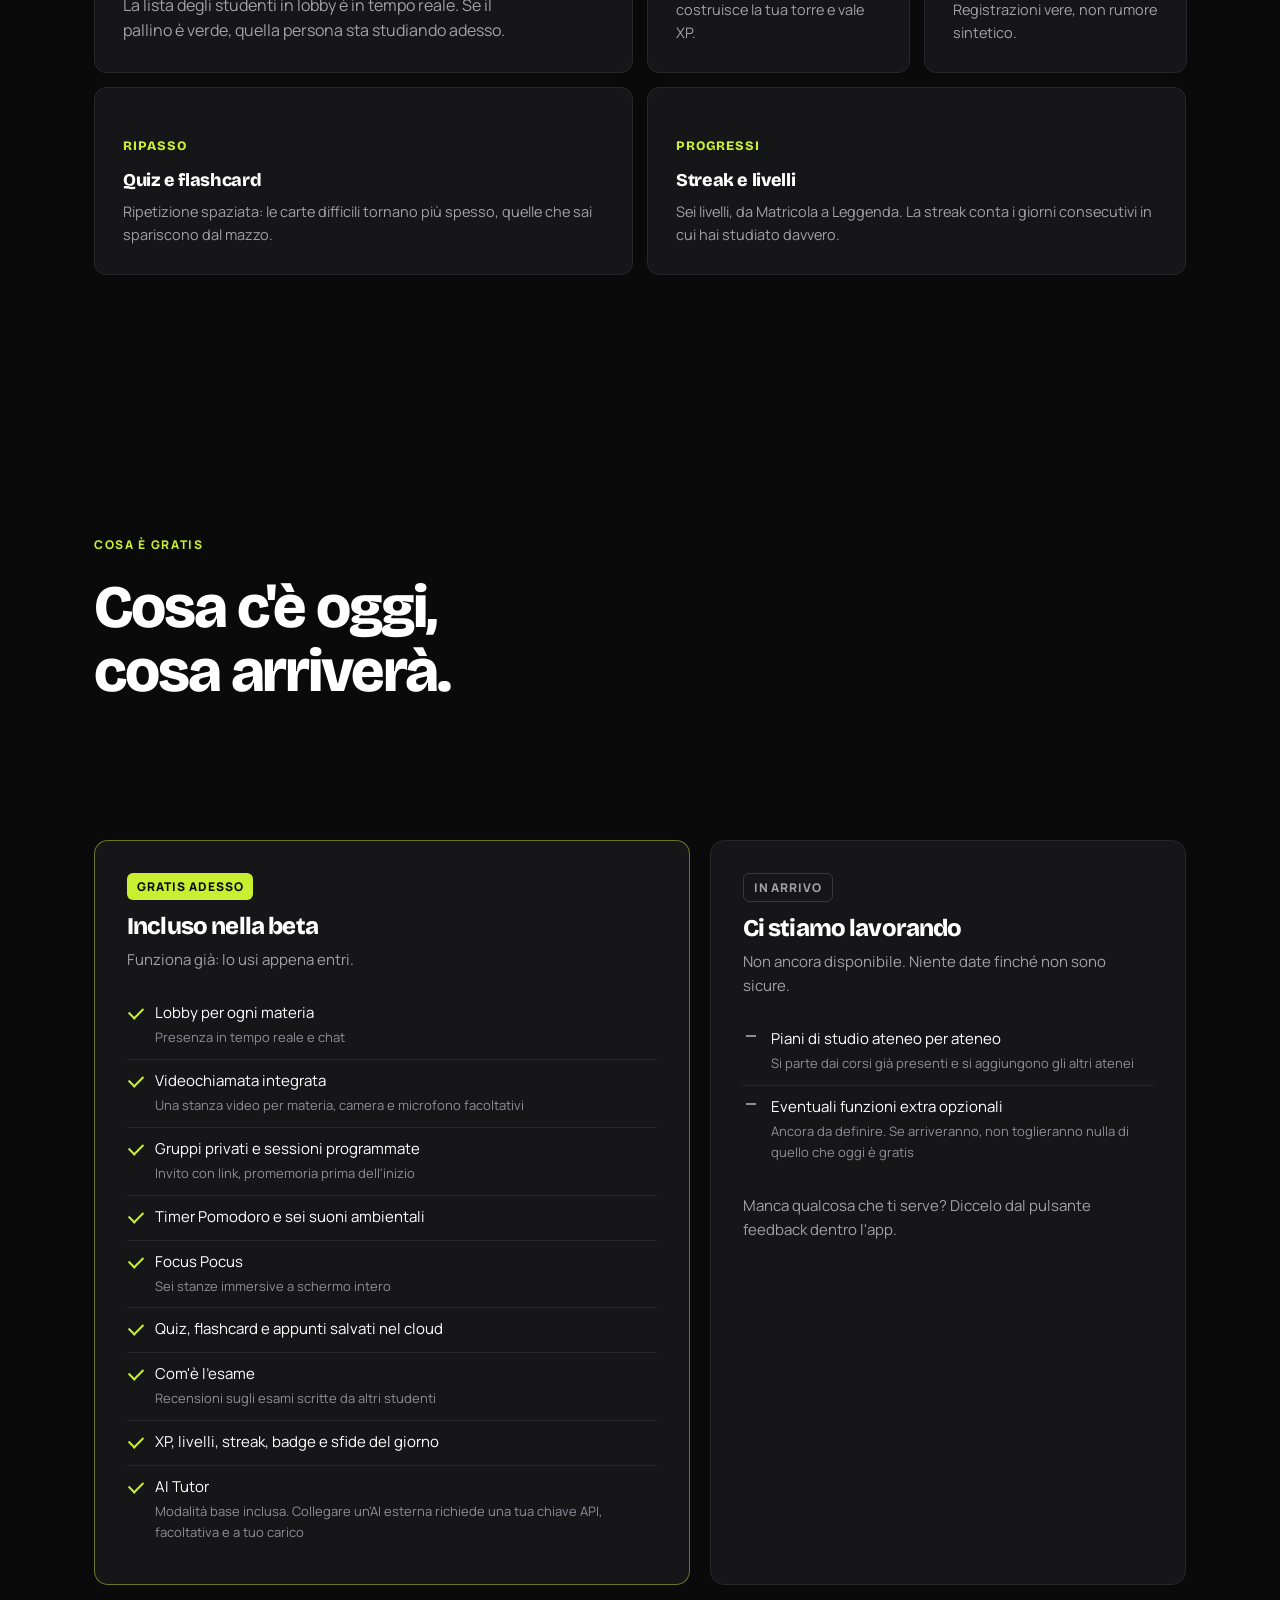
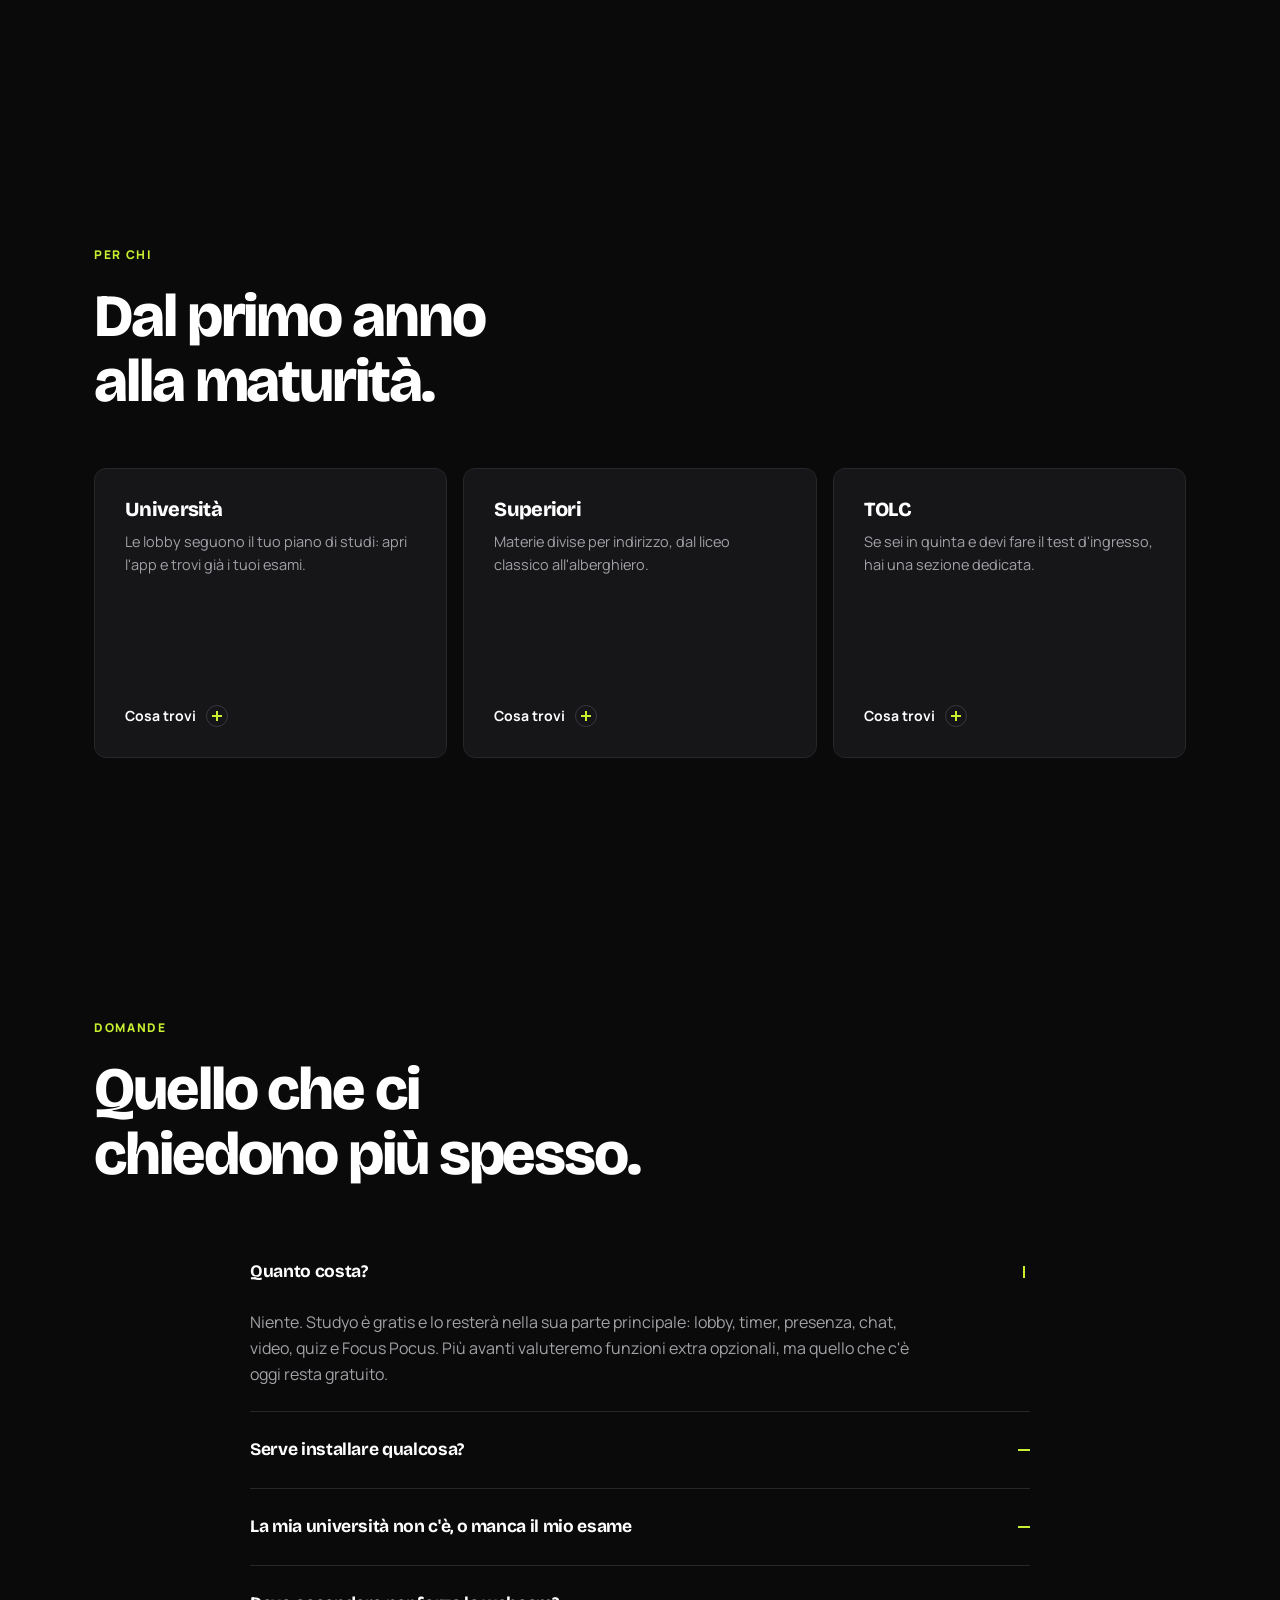
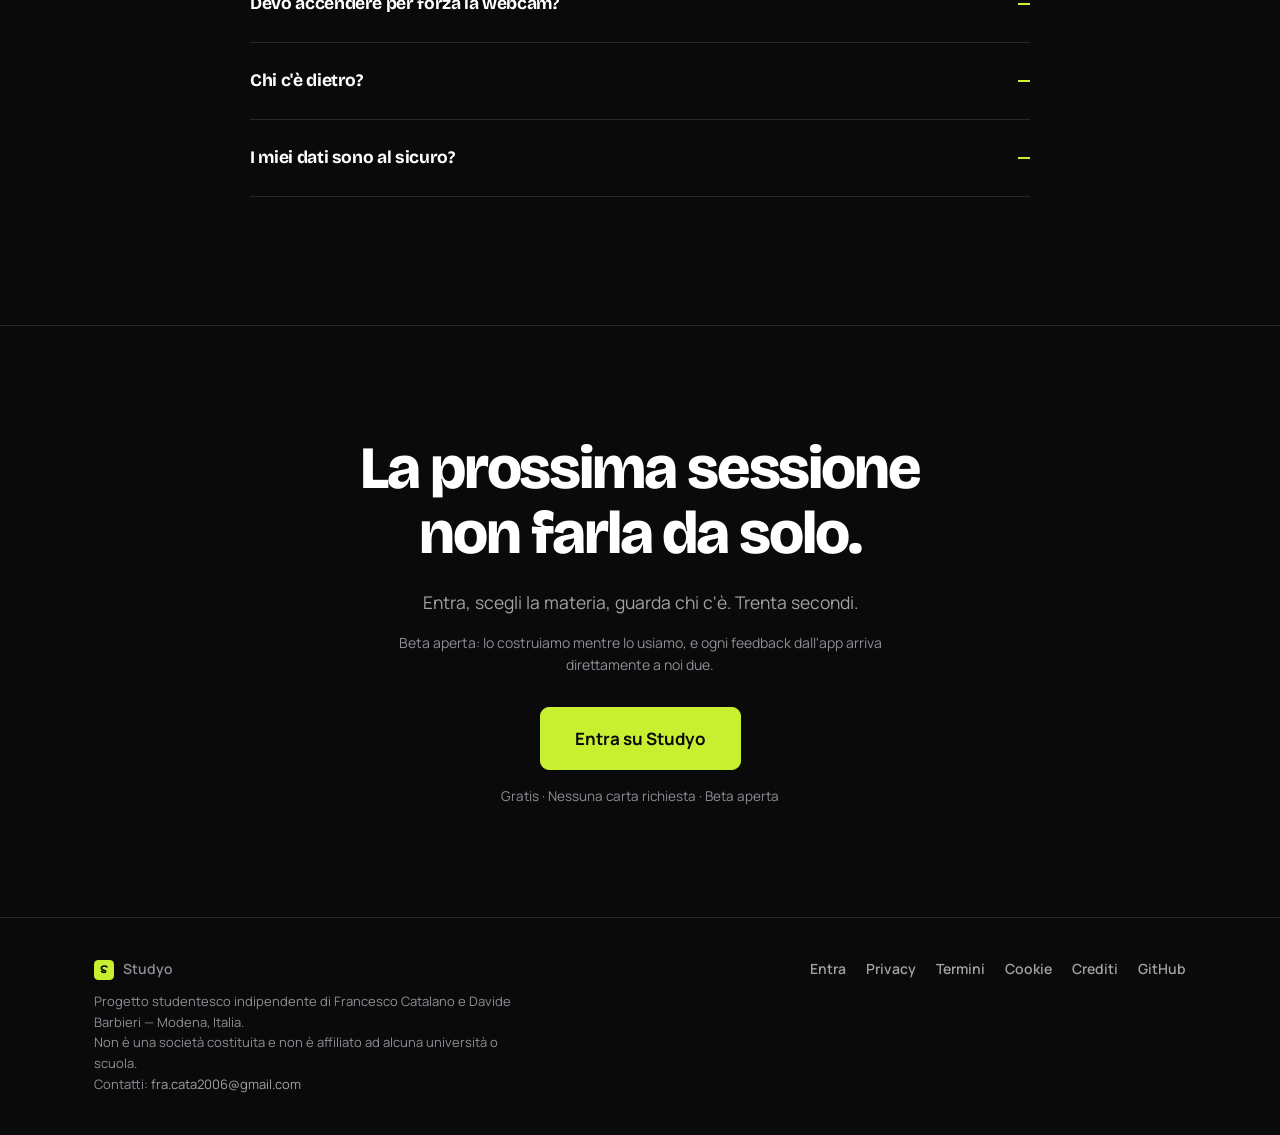
==== commit 28dcdf60: "Landing: hero e "Perche esiste" sul posizionamento Il messaggio non parte piu dalle feature ma dal m" ====
--- a/index.html
+++ b/index.html
@@ -182,6 +182,7 @@
 .story p strong{color:var(--text);font-weight:700}
 .quote{border-left:3px solid var(--lime);padding-left:24px;margin:32px 0;font-family:var(--display);font-size:24px;font-weight:600;letter-spacing:-.02em;line-height:1.3;color:var(--text)}
 .byline{font-size:14px;color:var(--dim);font-weight:600}
+.story-minor{font-size:17px;color:var(--dim)}
 
 /* steps */
 .steps{display:grid;grid-template-columns:repeat(3,1fr);gap:1px;background:var(--line);border:1px solid var(--line);border-radius:12px;overflow:hidden;margin-top:54px}
@@ -410,8 +411,8 @@
 <header>
   <div class="wrap">
     <span class="kicker"><span class="live"></span> BETA APERTA · NATO A UNIMORE</span>
-    <h1><span class="w" style="--i:0">Studiare</span> <span class="w" style="--i:1">da</span> <span class="w" style="--i:2">soli</span><br><span class="w" style="--i:3">è</span> <span class="w" style="--i:4">la</span> <span class="w" style="--i:5">parte</span><br><span class="h1-lime"><span class="w" style="--i:6">più</span> <span class="w" style="--i:7">difficile.</span></span></h1>
-    <p class="lede">Entra nella lobby della tua materia e trova altri studenti che stanno studiando <em>in questo momento</em>. Timer condivisi, video, quiz e progressi che si vedono.</p>
+    <h1><span class="w" style="--i:0">Tutti</span> <span class="w" style="--i:1">quelli</span> <span class="w" style="--i:2">che</span><br><span class="w" style="--i:3">studiano</span> <span class="w" style="--i:4">la</span> <span class="w" style="--i:5">tua</span><br><span class="h1-lime"><span class="w" style="--i:6">materia,</span> <span class="w" style="--i:7">adesso.</span></span></h1>
+    <p class="lede">Non il compagno di corso che magari non hai: tutti quelli che stanno preparando il tuo stesso esame <em>in questo momento</em>. Appunti, com'è davvero l'esame e gente con cui parlarne, in un posto solo.</p>
     <p class="rotator">Una stanza per ogni materia:
       <span class="rot" aria-hidden="true">
         <span class="rot-item is-on">Analisi Matematica 1</span>
@@ -543,10 +544,13 @@
 <section>
   <div class="wrap story">
     <span class="tag">PERCHÉ ESISTE</span>
-    <h2>Ci siamo stancati di<br>studiare su una<br>chiamata muta.</h2>
-    <p style="margin-top:30px">Durante le sessioni d'esame passavamo ore su Google Meet, in silenzio, con la webcam accesa. Non parlavamo. Serviva solo a <strong>non sentirci soli</strong> — e a non alzarci dalla scrivania.</p>
-    <p>Funzionava. Ma era un ripiego: nessun timer condiviso, nessun modo per trovare altri del nostro corso, nessuna traccia di quanto avevamo studiato. Solo due facce stanche in una chiamata.</p>
-    <div class="quote">Studyo è il posto che ci mancava. Quello che avremmo voluto aprire alle 9 di un lunedì di gennaio, con Analisi tra sei giorni.</div>
+    <h2>Quello che ti serve<br>ce l'ha già qualcuno.<br>Il difficile è arrivarci.</h2>
+    <p style="margin-top:30px">Gli appunti buoni li ha qualcuno. Com'era l'esame lo sa chi l'ha dato l'anno scorso. Il dubbio sull'esercizio 4 l'ha risolto qualcuno un'ora fa. Per arrivarci, però, ti serve <strong>conoscere la persona giusta</strong> — e avere il coraggio di scriverle.</p>
+    <p>Nel gruppo del corso di solito c'è già tutto: orari, esercizi, domande sull'esame. Ma a scrivere è sempre la stessa minoranza. Gli altri leggono, restano con il dubbio e se lo tengono fino al giorno prima.</p>
+    <p>Noi due passavamo le sessioni d'esame su Google Meet, in silenzio, con la webcam accesa. Serviva a non sentirci soli, e per quello funzionava. Ma restavamo comunque in due: gli appunti di due persone, le risposte di due persone.</p>
+    <p>Così in ogni stanza di Studyo c'è quello che di solito gira per vie traverse: gli <strong>appunti</strong>, che restano lì invece di sparire in una chat; <strong>com'è l'esame</strong> secondo chi l'ha già dato nel tuo ateneo — difficoltà, ore di studio, tipo di prova, mai giudizi sui docenti; e <strong>le persone</strong> che quella materia la stanno preparando adesso.</p>
+    <p class="story-minor">Timer, XP, quiz e livelli vengono dopo: servono a farti restare seduto e a farti tornare il giorno dopo. Non sono il motivo per cui Studyo esiste.</p>
+    <div class="quote">Studyo è quel cerchio allargato: non un compagno di studio, ma tutti quelli che stanno studiando la tua stessa materia adesso.</div>
     <p class="byline">— Francesco e Davide, studenti UNIMORE</p>
   </div>
 </section>
